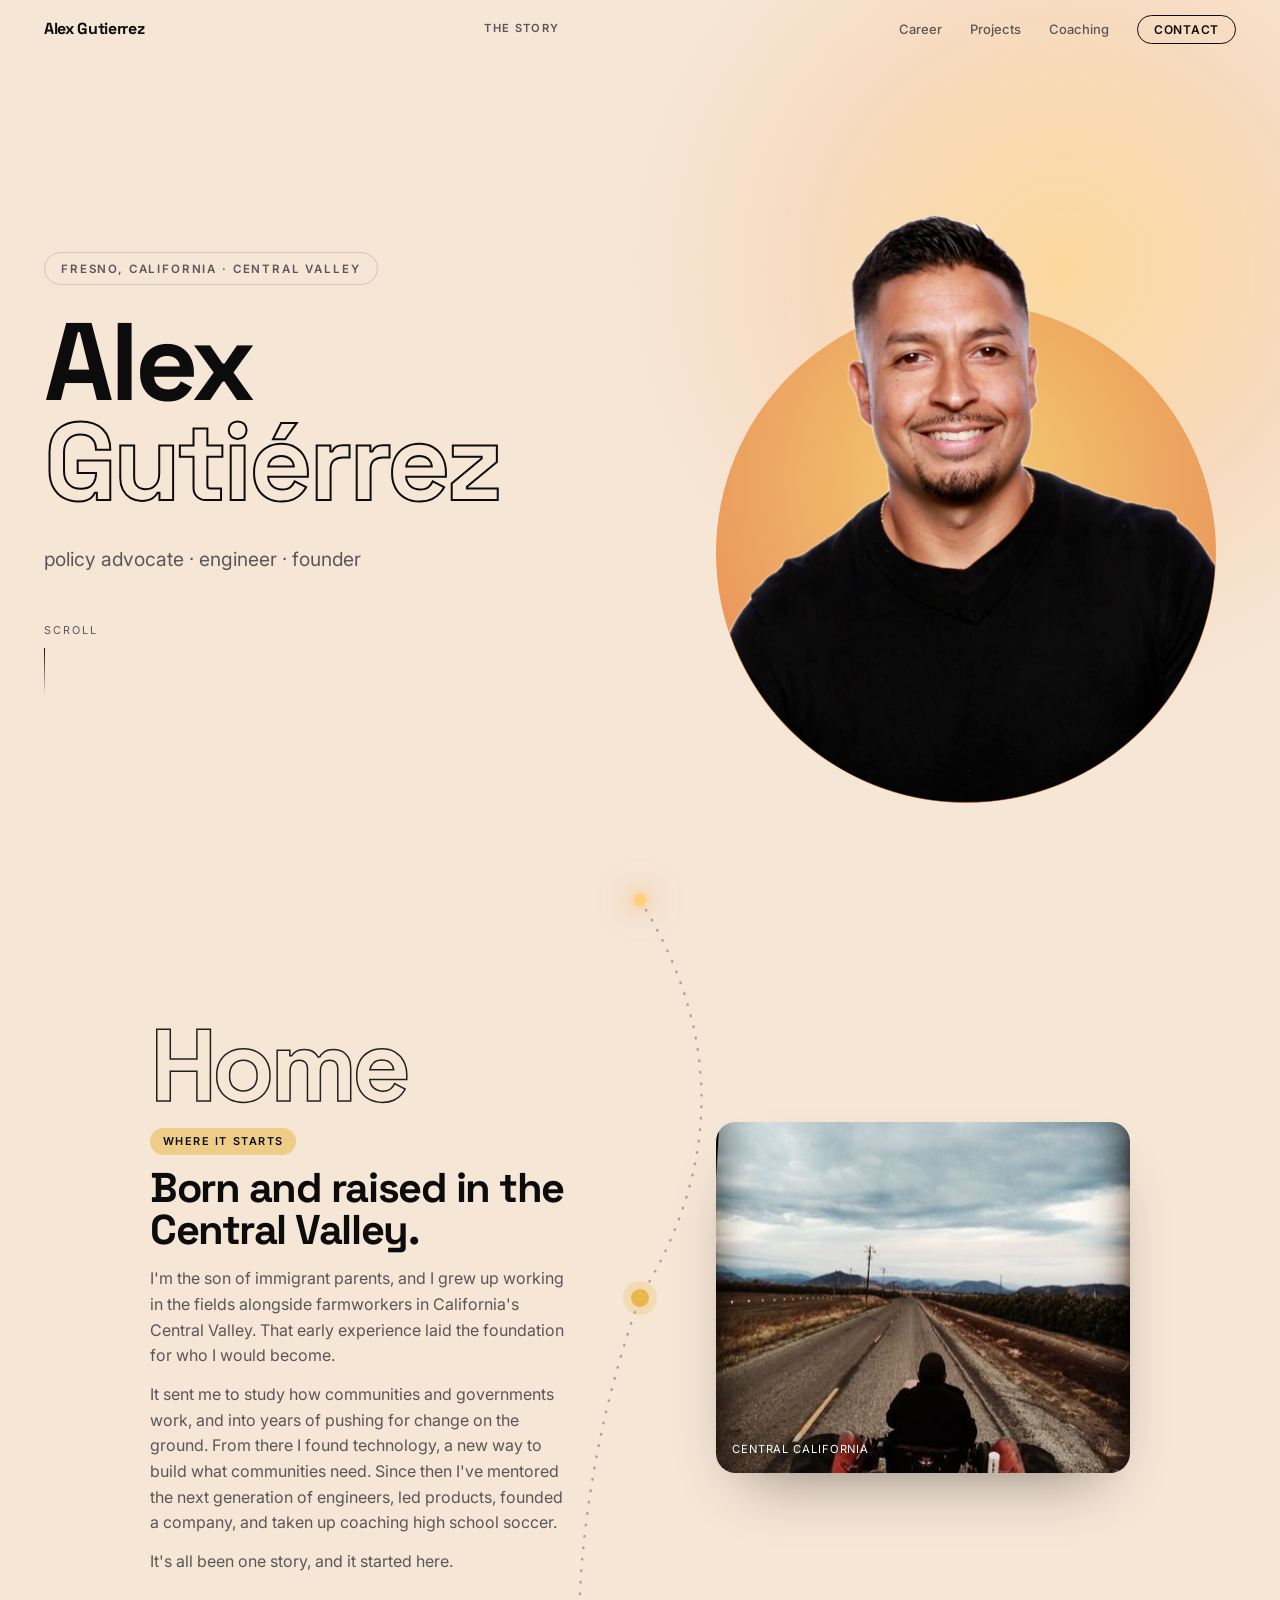
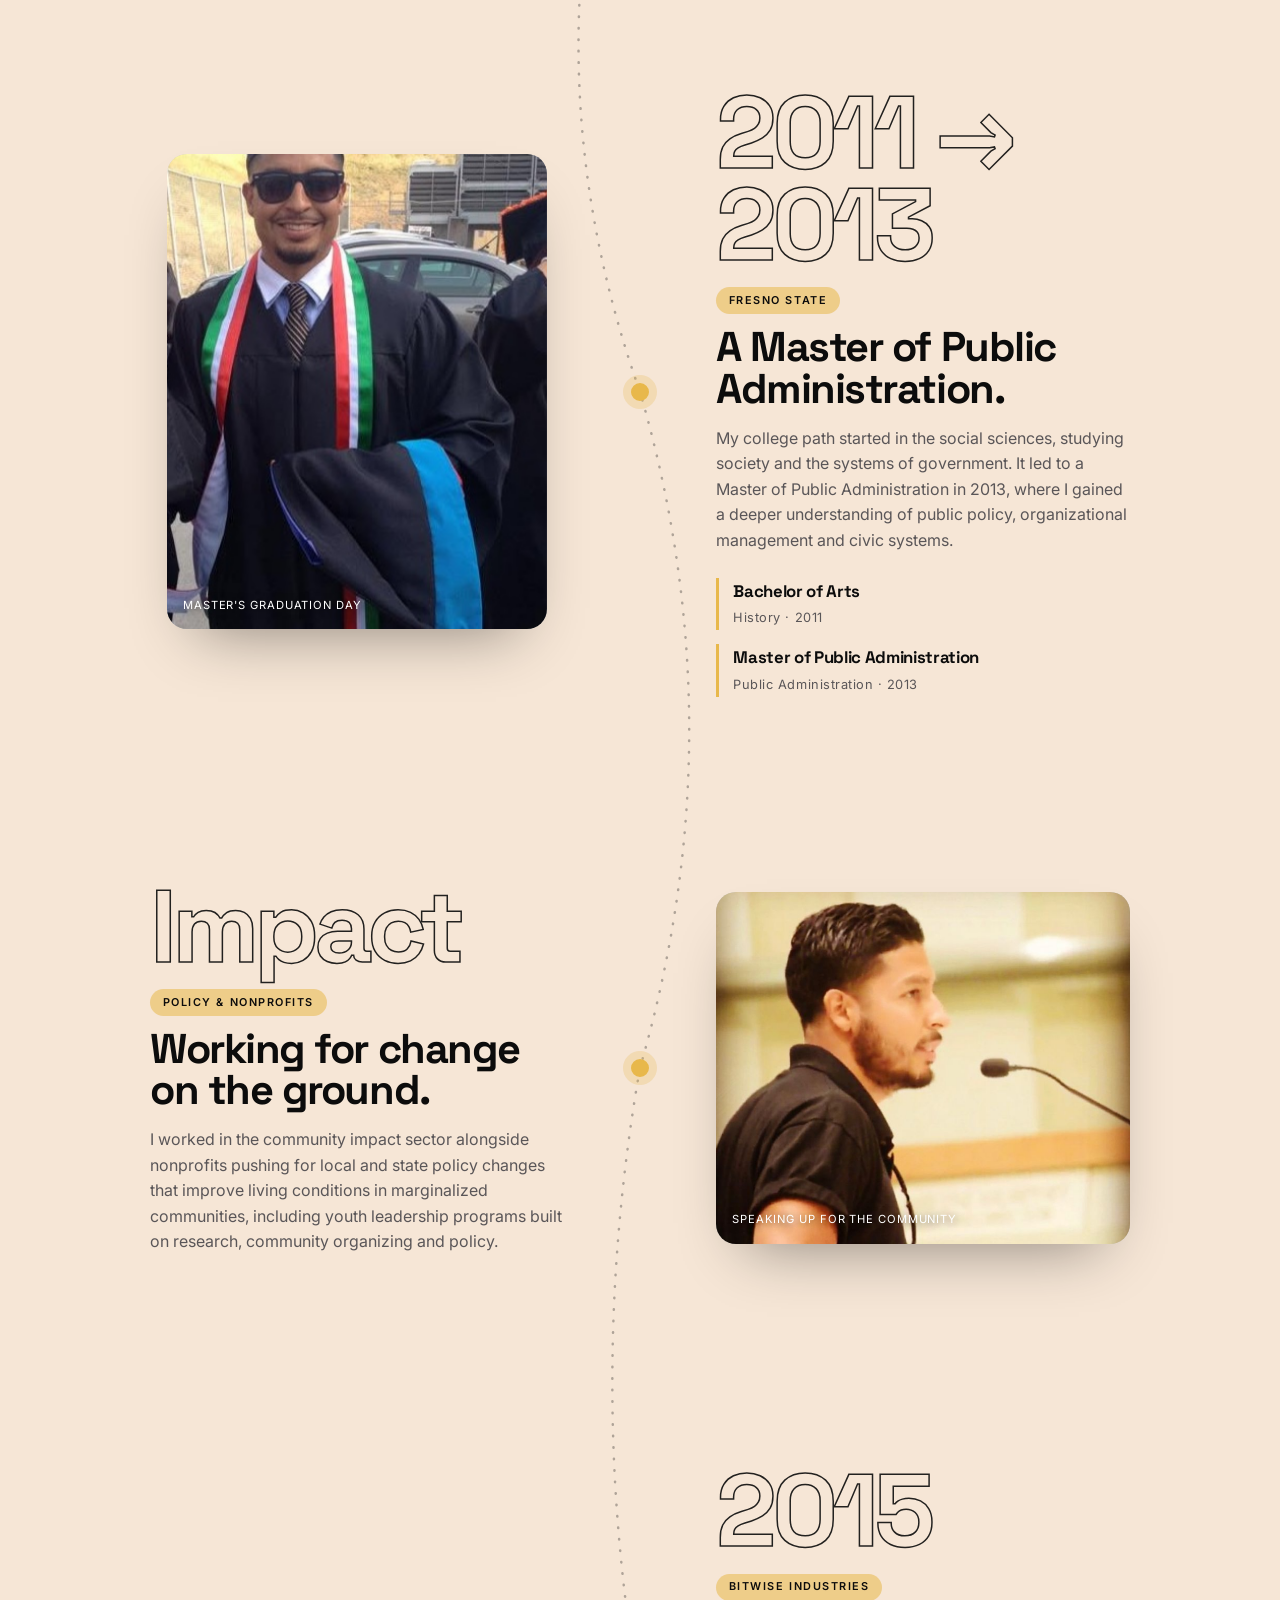
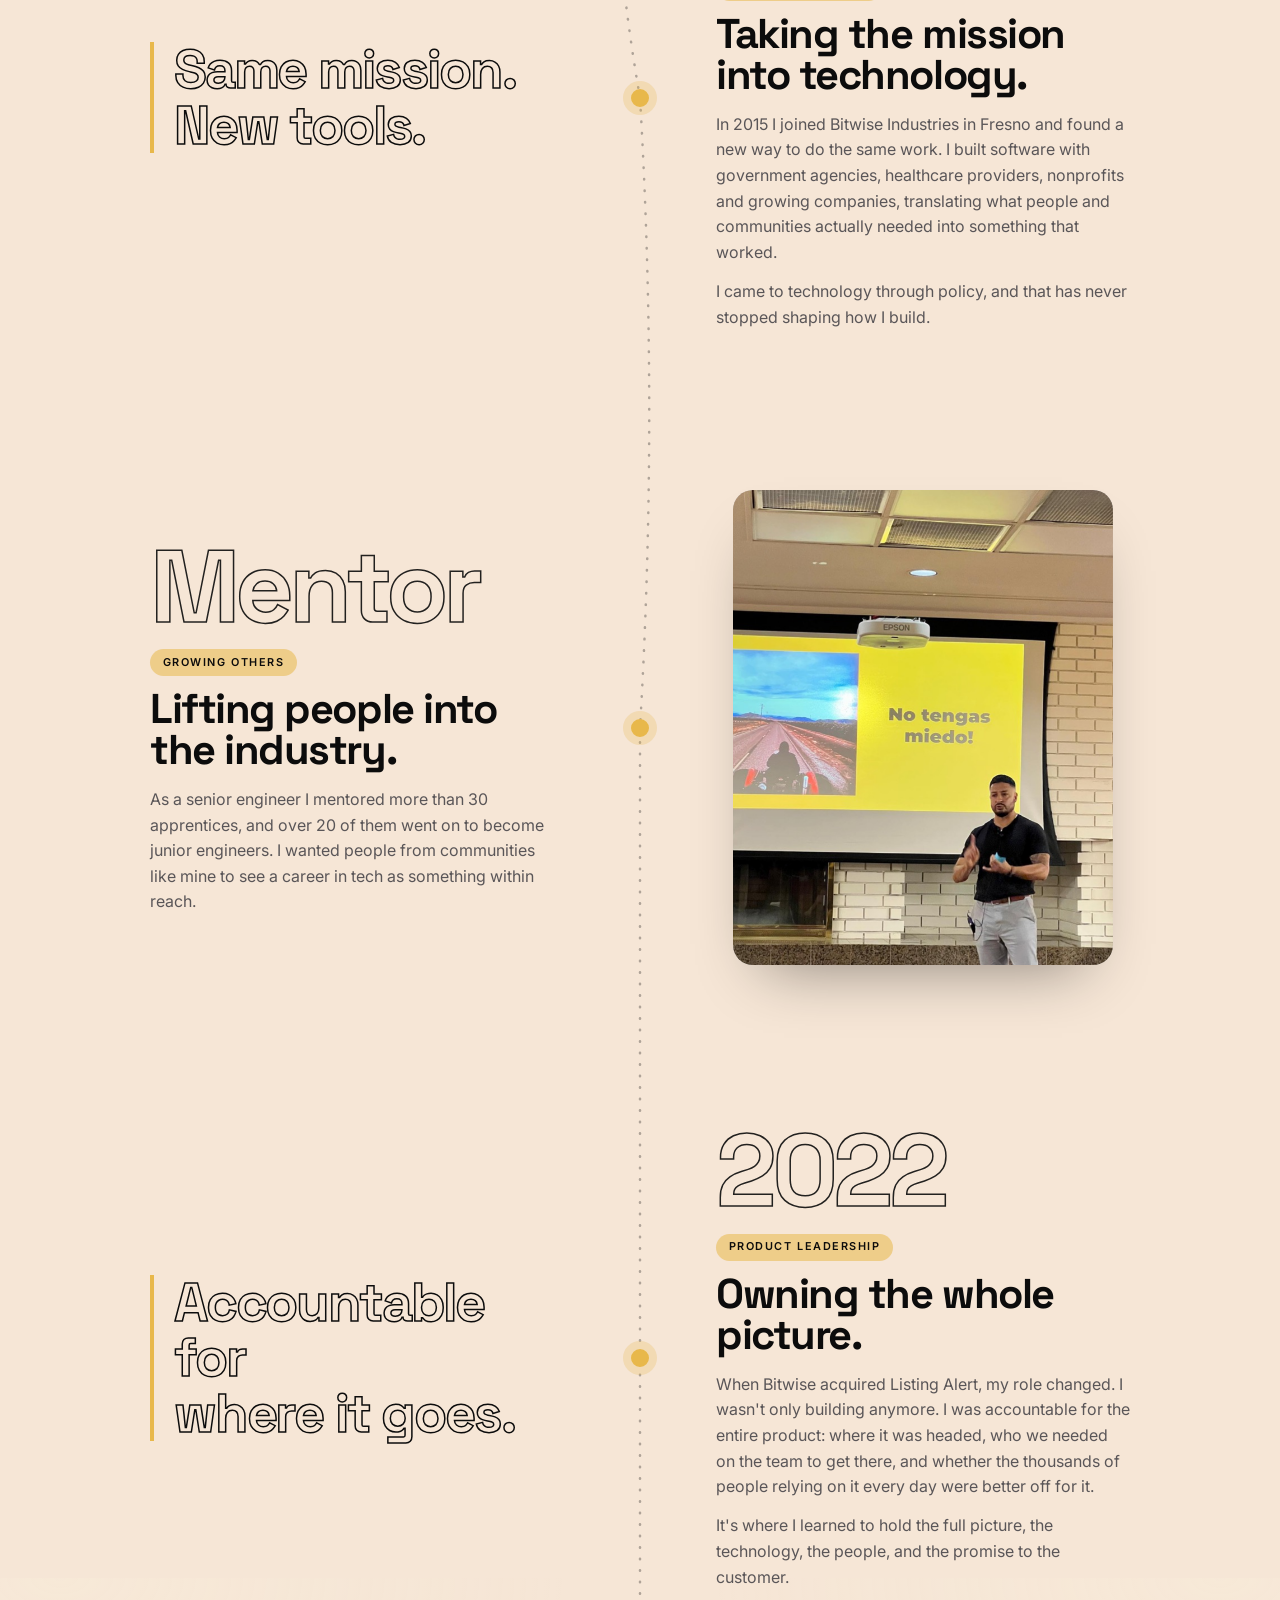
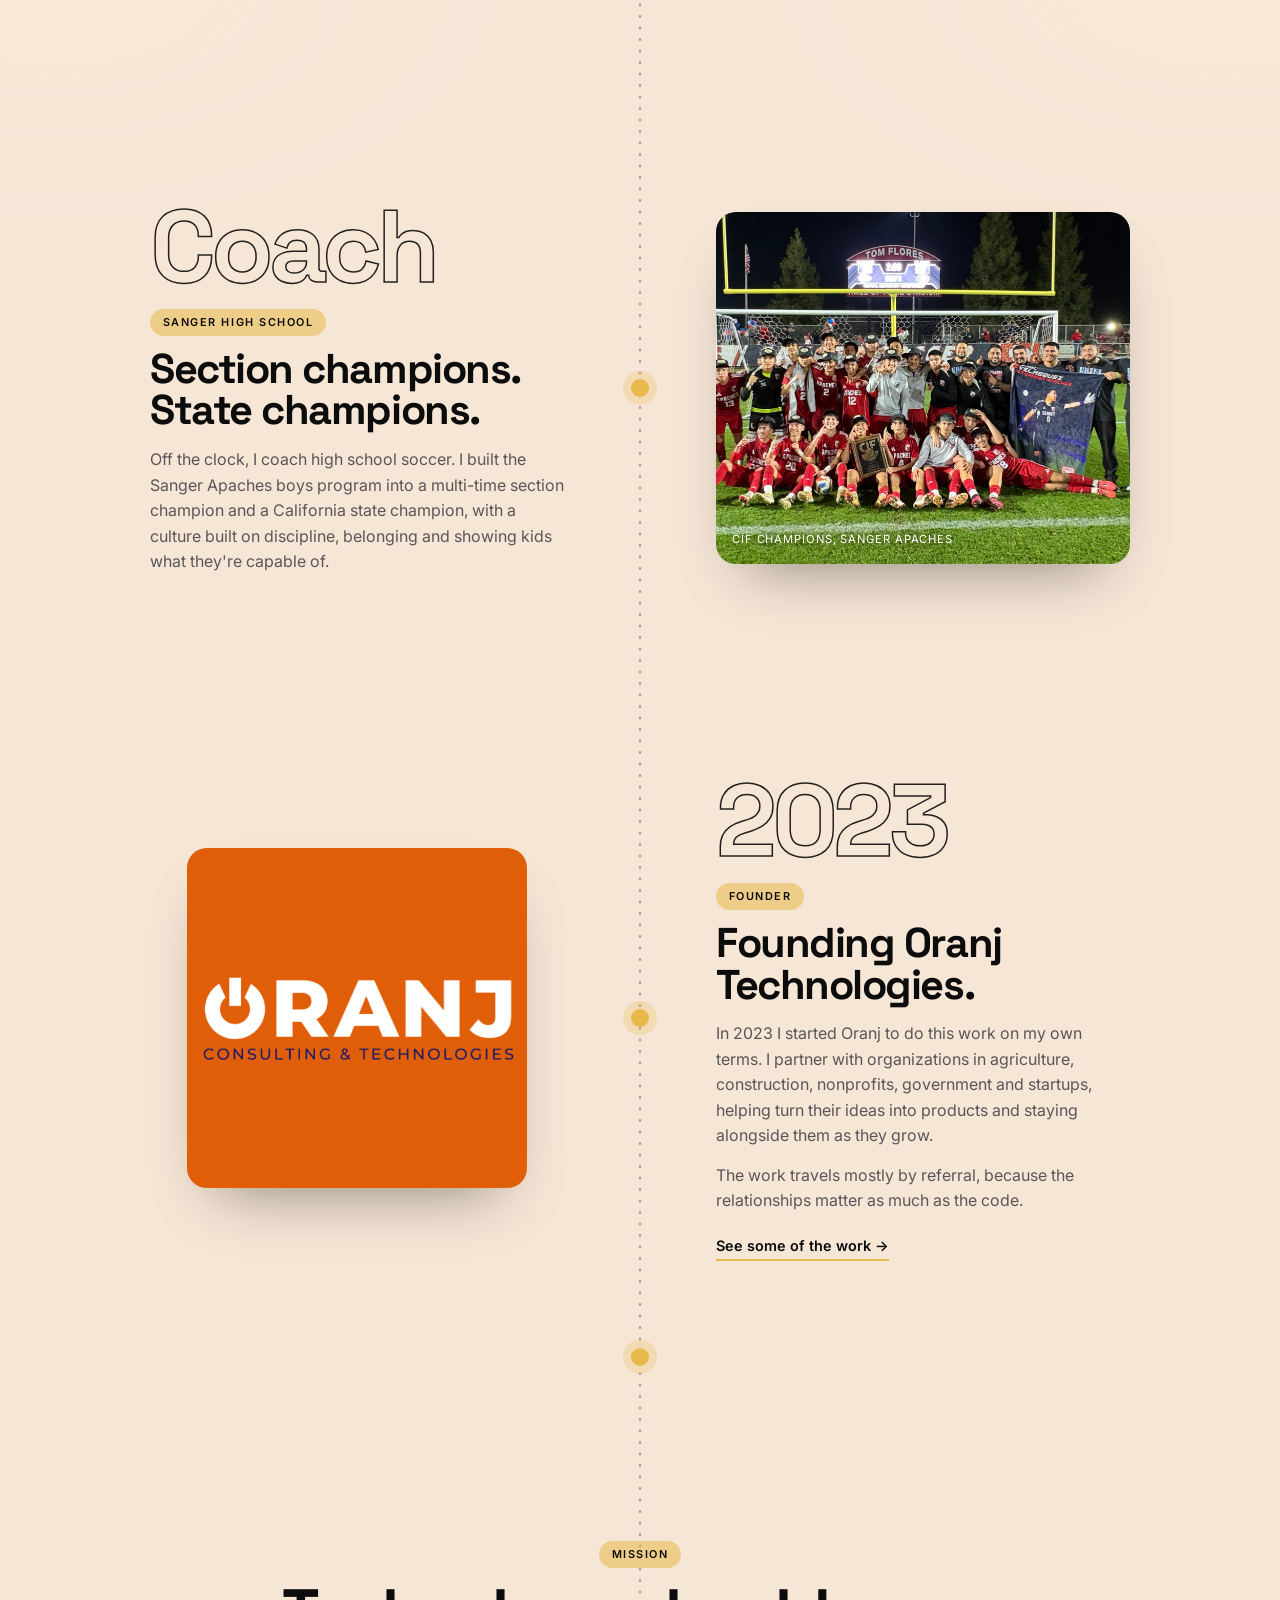
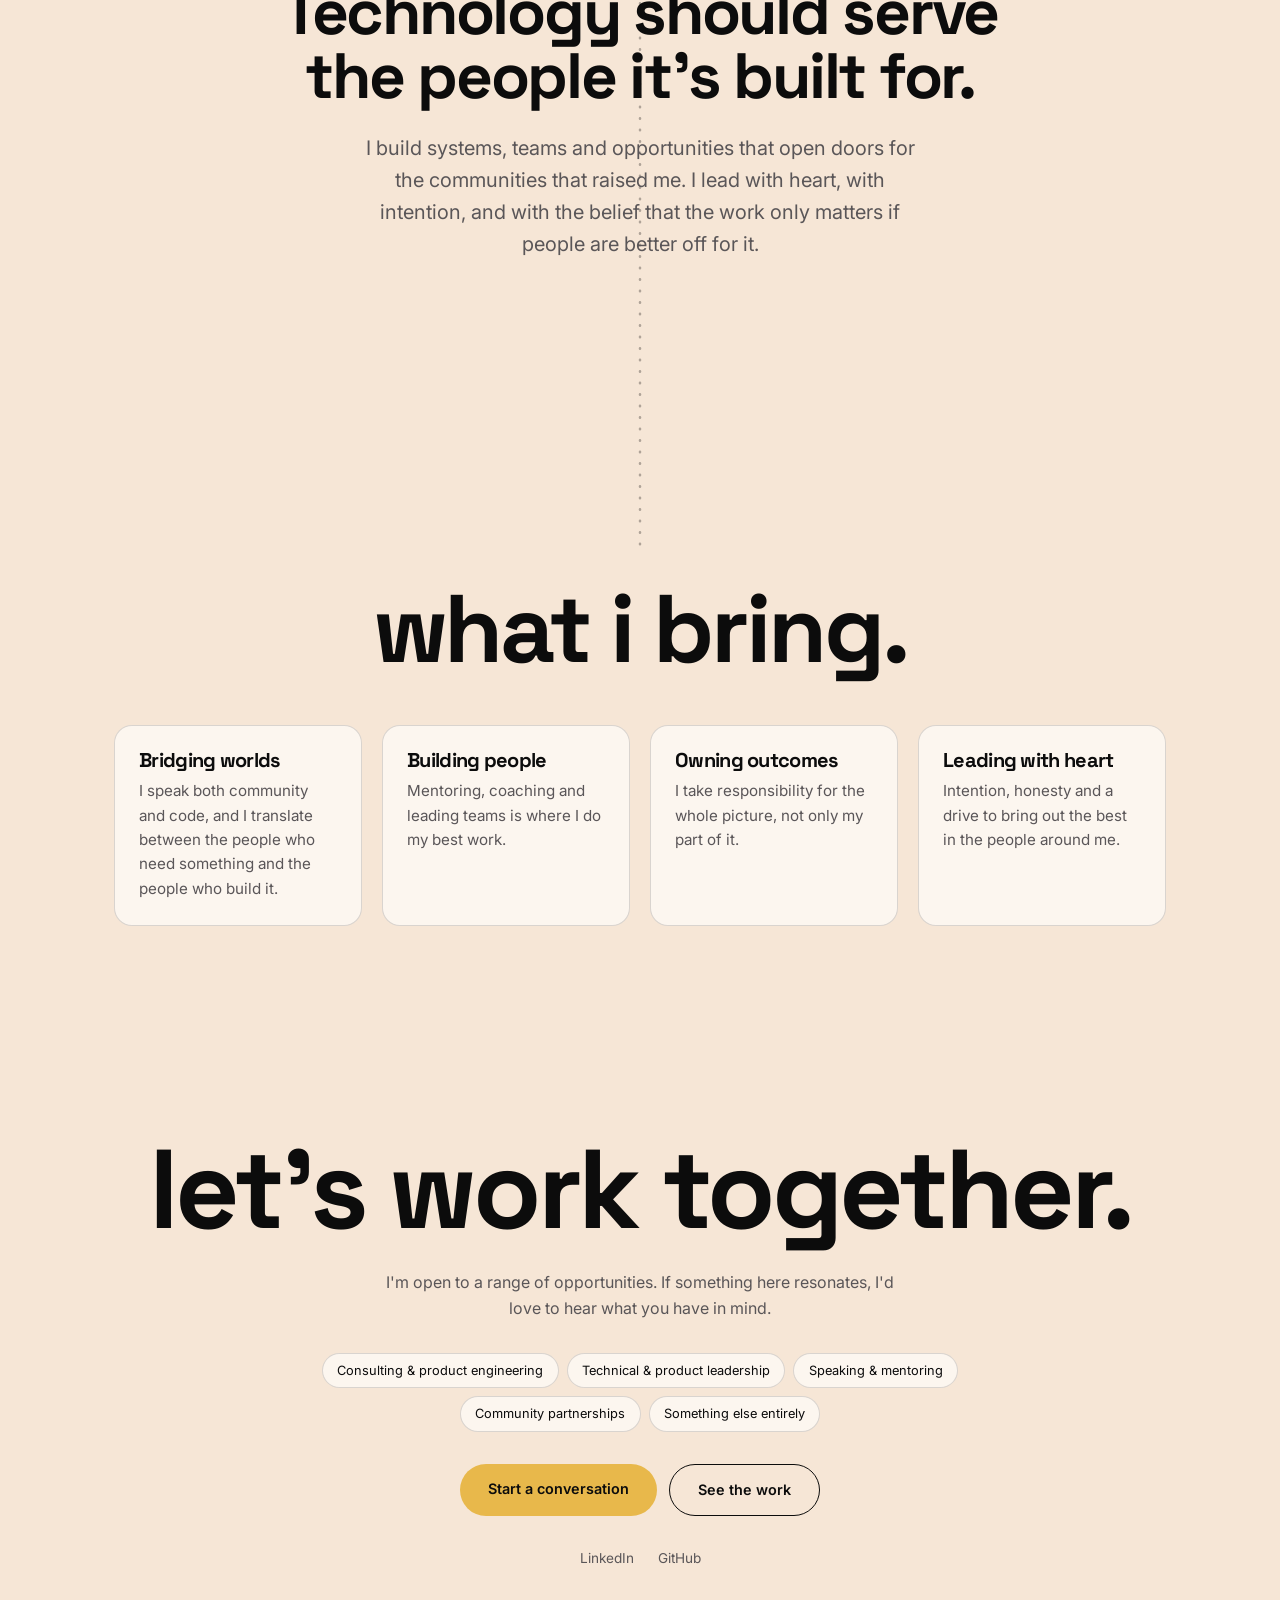
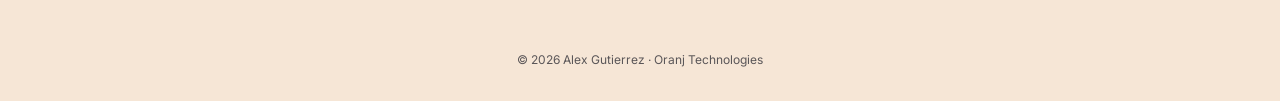
==== index.html @ d1d4828c "Winding road timeline and continuous day-to-night sky The timeline is now a path built through each " ====
<!DOCTYPE html>
<html lang="en">
<head>
  <meta charset="UTF-8">
  <meta name="viewport" content="width=device-width, initial-scale=1.0">
  <title>Alex Gutierrez — A Life Built in the Central Valley</title>
  <meta name="description" content="Alex Gutierrez: Central Valley born and raised, public policy to product engineering, founder of Oranj Technologies, and state-champion soccer coach. Scroll the timeline.">
  <meta property="og:title" content="Alex Gutierrez — A Life Built in the Central Valley">
  <meta property="og:description" content="From community policy work to engineering leadership to founding Oranj Technologies. Scroll the story.">
  <meta property="og:type" content="website">
  <link rel="preconnect" href="https://fonts.googleapis.com">
  <link rel="preconnect" href="https://fonts.gstatic.com" crossorigin>
  <link href="https://fonts.googleapis.com/css2?family=Space+Grotesk:wght@400;500;600;700&family=Inter:wght@300;400;500;600&display=swap" rel="stylesheet">
  <link rel="shortcut icon" href="images/favicon.ico" type="image/x-icon">
  <link rel="apple-touch-icon" href="images/webclip.png">
  <style>
    :root {
      --bg: #F3EBDD;
      --ink: #0C0C0C;
      --muted: #5A5658;
      --amber: #E8B84B;
      --card: rgba(255,255,255,.62);
      --line: rgba(12,12,12,.14);
      --spine: 50%;
    }
    *, *::before, *::after { margin: 0; padding: 0; box-sizing: border-box; }
    html { scroll-behavior: smooth; }
    body {
      font-family: 'Inter', sans-serif;
      background: var(--bg);
      color: var(--ink);
      line-height: 1.6;
      overflow-x: hidden;
      transition: color .5s ease;
    }
    body.dark { --ink: #F5F4EF; --muted: #B5B0A8; --card: rgba(255,255,255,.07); --line: rgba(245,244,239,.18); }
    a { color: inherit; text-decoration: none; }
    img { display: block; max-width: 100%; }
    h1, h2, h3, .display { font-family: 'Space Grotesk', sans-serif; letter-spacing: -0.035em; line-height: 1; }

    /* ── NAV ── */
    .nav { position: fixed; inset: 0 0 auto 0; z-index: 50; padding: 1rem 0; transition: background .3s, backdrop-filter .3s; }
    .nav.scrolled { background: color-mix(in srgb, var(--bg) 85%, transparent); backdrop-filter: blur(12px); }
    .nav-inner { max-width: 1240px; margin: 0 auto; padding: 0 1.5rem; display: flex; align-items: center; justify-content: space-between; gap: 1rem; }
    .nav-logo { font-family: 'Space Grotesk', sans-serif; font-weight: 700; letter-spacing: -.02em; }
    .nav-links { display: flex; gap: 1.75rem; list-style: none; align-items: center; }
    .nav-links a { font-size: .8125rem; font-weight: 500; color: var(--muted); transition: color .2s; }
    .nav-links a:hover { color: var(--ink); }
    .nav-links .nav-cta { color: var(--ink); border: 1.5px solid var(--ink); border-radius: 100px; padding: .4rem 1rem; font-size: .75rem; font-weight: 600; letter-spacing: .06em; text-transform: uppercase; }
    .nav-links .nav-cta:hover { background: var(--ink); color: var(--bg); }
    .era-pill { font-size: .7rem; font-weight: 600; letter-spacing: .12em; text-transform: uppercase; color: var(--muted); }
    @media (max-width: 760px) { .nav-links li:not(:last-child) { display: none; } }

    /* ── PROGRESS ── */
    .progress { position: fixed; top: 0; left: 0; height: 3px; width: 100%; background: var(--amber); transform-origin: 0 50%; transform: scaleX(0); z-index: 60; }

    /* ── HERO ── */
    .hero { min-height: 100svh; position: relative; overflow: hidden; display: flex; padding-top: 5rem; }
    .hero-inner { width: 100%; max-width: 1240px; margin: 0 auto; padding: 0 1.5rem; display: grid; grid-template-columns: 1.15fr 1fr; gap: 2rem; align-items: center; }
    .hero-copy { padding-bottom: 2rem; }
    .hero-figure { display: flex; justify-content: center; align-self: center; }
    .orb { --w: min(500px, 40vw); position: relative; width: var(--w); height: var(--w); margin-top: calc(var(--w) * .25); }
    .hero-sun { position: absolute; inset: 0; border-radius: 50%; background: radial-gradient(circle at 50% 35%, #F4CD6E, #E8844B 85%); opacity: 0; transform: scale(.55); animation: sun 1.4s .1s cubic-bezier(.2,.8,.2,1) forwards; }
    /* body clipped by the sun circle, head allowed to break out above its centre line */
    .cut { position: absolute; left: 0; right: 0; bottom: 0; top: calc(var(--w) * -.25); opacity: 0; transform: translateY(50px); animation: rise 1.2s .4s cubic-bezier(.2,.8,.2,1) forwards;
      -webkit-mask-image: radial-gradient(circle calc(var(--w) / 2) at 50% 60%, #000 99.5%, transparent 100%), linear-gradient(#000, #000);
      mask-image: radial-gradient(circle calc(var(--w) / 2) at 50% 60%, #000 99.5%, transparent 100%), linear-gradient(#000, #000);
      -webkit-mask-size: 100% 100%, 100% 60%; mask-size: 100% 100%, 100% 60%;
      -webkit-mask-position: 0 0, 0 0; mask-position: 0 0, 0 0;
      -webkit-mask-repeat: no-repeat; mask-repeat: no-repeat; }
    .cut img { position: absolute; left: -6%; bottom: 0; width: 112%; height: auto; max-width: none; }
    @keyframes sun { to { opacity: .92; transform: none; } }
    .hero-kicker { display: inline-block; font-size: .72rem; font-weight: 600; letter-spacing: .16em; text-transform: uppercase; color: var(--muted); border: 1px solid var(--line); border-radius: 100px; padding: .4rem 1rem; margin-bottom: 1.75rem; }
    .hero h1 { font-size: clamp(3.2rem, 8.6vw, 8.5rem); line-height: .9; }
    .hero h1 span { display: block; opacity: 0; transform: translateY(40px); animation: rise .9s cubic-bezier(.2,.8,.2,1) forwards; }
    .hero h1 span:nth-child(2) { animation-delay: .12s; color: transparent; -webkit-text-stroke: 2px var(--ink); }
    .hero-sub { max-width: 34rem; margin: 2rem 0 0; font-size: clamp(1rem, 1.6vw, 1.2rem); color: var(--muted); opacity: 0; animation: rise .9s .4s cubic-bezier(.2,.8,.2,1) forwards; }
    .scroll-cue { margin-top: 3rem; display: flex; flex-direction: column; align-items: flex-start; gap: .5rem; font-size: .68rem; letter-spacing: .18em; text-transform: uppercase; color: var(--muted); }
    .scroll-cue i { width: 1px; height: 48px; background: linear-gradient(var(--ink), transparent); animation: drip 1.8s ease-in-out infinite; transform-origin: top; }
    @keyframes drip { 0% { transform: scaleY(0); } 50% { transform: scaleY(1); } 100% { transform: scaleY(1); opacity: 0; } }
    @keyframes rise { to { opacity: 1; transform: none; } }

    /* ── TIMELINE ── */
    .timeline { position: relative; max-width: 1180px; margin: 0 auto; padding: 4rem 1.5rem 6rem; }
    /* the road: built in JS through every chapter node; winds through the early years, straightens into tech */
    .road { position: absolute; top: 0; left: 0; width: 100%; height: 100%; overflow: visible; pointer-events: none; z-index: 0; }
    .road-ahead { fill: none; stroke: color-mix(in srgb, var(--ink) 30%, transparent); stroke-width: 2.5; stroke-linecap: round; stroke-dasharray: 0.5 11; transition: stroke .5s; }
    .road-done { fill: none; stroke: url(#roadGrad); stroke-width: 3.5; stroke-linecap: round; }
    .traveler { fill: #FFD27A; filter: drop-shadow(0 0 6px rgba(255,190,90,.95)) drop-shadow(0 0 16px rgba(232,132,75,.7)); }

    /* the sky: a sun that sets, then stars */
    .sky { position: fixed; inset: 0; z-index: 0; pointer-events: none; overflow: hidden; }
    .sky-sun { position: absolute; right: -18vmax; top: -14vmax; width: 70vmax; height: 70vmax; border-radius: 50%; background: radial-gradient(circle, rgba(255,205,110,.55), rgba(255,170,90,.18) 40%, transparent 68%); will-change: transform, opacity; }
    .sky-sun::after { content: ''; position: absolute; inset: 0; border-radius: 50%; background: radial-gradient(circle, rgba(240,110,70,.55), rgba(200,60,50,.18) 40%, transparent 68%); opacity: var(--dusk, 0); }
    .stars { position: absolute; inset: 0; opacity: 0; }
    .star { position: absolute; border-radius: 50%; background: #fff; animation: twinkle 3.5s ease-in-out infinite; }
    @keyframes twinkle { 0%, 100% { opacity: .25; } 50% { opacity: 1; } }
    .hero, .timeline, .bring, .contact, footer { position: relative; z-index: 1; }
    .hero-sun::after { content: ''; position: absolute; inset: 0; border-radius: 50%; background: radial-gradient(circle at 50% 35%, #F39A55, #C9432F 85%); opacity: var(--dusk, 0); }
    /* stadium floodlights over the coaching chapter */
    #leadership::before { content: ''; position: absolute; inset: -15% -30% 0; z-index: -1; pointer-events: none; background: radial-gradient(ellipse 40% 55% at 18% 0%, rgba(255,248,225,.17), transparent 70%), radial-gradient(ellipse 40% 55% at 82% 0%, rgba(255,248,225,.17), transparent 70%); opacity: 0; transition: opacity 1.6s ease; }
    #leadership.in::before { opacity: 1; }

    .chapter { position: relative; display: grid; grid-template-columns: 1fr 1fr; gap: 0; align-items: center; min-height: 70vh; padding: 3.5rem 0; }
    .chapter .node { position: absolute; left: var(--spine); top: 50%; width: 18px; height: 18px; border-radius: 50%; background: var(--bg); border: 2px solid var(--line); transform: translate(-50%, -50%) scale(.6); transition: transform .6s cubic-bezier(.3,1.6,.5,1), background .4s, border-color .4s, box-shadow .6s; z-index: 2; }
    .chapter.in .node { background: var(--amber); border-color: var(--amber); transform: translate(-50%, -50%) scale(1); box-shadow: 0 0 0 8px color-mix(in srgb, var(--amber) 25%, transparent); }
    .chapter .text, .chapter .media { opacity: 0; transition: opacity .9s ease, transform 1s cubic-bezier(.2,.8,.2,1); }
    .chapter .text { padding: 0 4.75rem; transform: translateX(-48px); }
    .chapter .media { padding: 0 4.75rem; transform: translateX(48px); }
    .chapter.flip .text { grid-column: 2; grid-row: 1; transform: translateX(48px); }
    .chapter.flip .media { grid-column: 1; grid-row: 1; transform: translateX(-48px); }
    .chapter.in .text, .chapter.in .media { opacity: 1; transform: none; }
    .chapter.in .media { transition-delay: .15s; }
    .chapter.solo { grid-template-columns: 1fr; text-align: center; }
    .chapter.solo .text { padding: 0 1rem; transform: translateY(40px); }
    .chapter.solo.in .text { transform: none; }

    .year { font-family: 'Space Grotesk', sans-serif; font-weight: 700; font-size: clamp(3.5rem, 8vw, 6.5rem); letter-spacing: -.05em; line-height: .9; color: transparent; -webkit-text-stroke: 1.5px var(--ink); opacity: .9; }
    .tag { display: inline-block; margin: 1rem 0 .75rem; font-size: .68rem; font-weight: 600; letter-spacing: .14em; text-transform: uppercase; color: var(--ink); background: color-mix(in srgb, var(--amber) 55%, transparent); border-radius: 100px; padding: .3rem .8rem; }
    .chapter h2 { font-size: clamp(1.7rem, 3.4vw, 2.6rem); margin-bottom: 1rem; }
    .chapter p { color: var(--muted); max-width: 30rem; }
    .chapter.solo p { margin: 0 auto; }
    .chapter p + p { margin-top: .85rem; }
    .chapter ul { margin-top: 1rem; list-style: none; display: grid; gap: .5rem; max-width: 30rem; }
    .chapter li { color: var(--muted); font-size: .95rem; padding-left: 1.25rem; position: relative; }
    .chapter li::before { content: ''; position: absolute; left: 0; top: .7em; width: 7px; height: 2px; background: var(--amber); }
    .stats { display: flex; gap: 2rem; flex-wrap: wrap; margin-top: 1.5rem; }
    .stat b { display: block; font-family: 'Space Grotesk', sans-serif; font-size: clamp(2rem, 4vw, 2.75rem); letter-spacing: -.04em; line-height: 1; }
    .stat span { font-size: .75rem; color: var(--muted); text-transform: uppercase; letter-spacing: .08em; }

    .photo { position: relative; border-radius: 20px; overflow: hidden; box-shadow: 0 30px 60px -30px rgba(0,0,0,.45); aspect-ratio: 4 / 3.4; background: #ccc; }
    .photo.tall { aspect-ratio: 4 / 5; max-width: 380px; margin: 0 auto; }
    .photo img { width: 100%; height: 118%; object-fit: cover; will-change: transform; }
    .photo.shot { aspect-ratio: 16 / 9; background: #111; }
    .photo.shot img { object-fit: cover; height: 100%; }
    .photo-cap { position: absolute; left: 1rem; bottom: .9rem; font-size: .7rem; letter-spacing: .08em; text-transform: uppercase; color: #fff; text-shadow: 0 1px 8px rgba(0,0,0,.7); }
    .link-arrow { display: inline-block; margin-top: 1.25rem; font-weight: 600; font-size: .9rem; border-bottom: 2px solid var(--amber); padding-bottom: 2px; }
    .link-arrow:hover { color: var(--amber); }

    /* ── SKILLS / CONTACT ── */
    .chips { display: flex; flex-wrap: wrap; gap: .5rem; justify-content: center; }
    .chip { font-size: .8rem; padding: .4rem .9rem; border: 1px solid var(--line); border-radius: 100px; background: var(--card); opacity: 0; transform: translateY(12px); transition: opacity .5s, transform .5s; }
    .chips.in .chip { opacity: 1; transform: none; }

    .contact { text-align: center; padding: 7rem 1.5rem 5rem; }
    .contact h2 { font-size: clamp(2.5rem, 9vw, 7rem); text-transform: lowercase; margin-bottom: 1.5rem; }
    .contact p { color: var(--muted); max-width: 32rem; margin: 0 auto 2rem; }
    .btn { display: inline-block; font-weight: 600; font-size: .9rem; padding: .85rem 1.75rem; border-radius: 100px; background: var(--amber); color: #0C0C0C; transition: transform .2s, box-shadow .2s; }
    .btn:hover { transform: translateY(-2px); box-shadow: 0 10px 25px -10px var(--amber); }
    .btn.ghost { background: transparent; color: var(--ink); border: 1.5px solid var(--ink); margin-left: .5rem; }
    .socials { margin-top: 2rem; display: flex; gap: 1.5rem; justify-content: center; font-size: .85rem; color: var(--muted); }
    .socials a:hover { color: var(--ink); }
    footer { text-align: center; font-size: .75rem; color: var(--muted); padding: 0 0 2rem; }


    /* story pieces */
    .degrees { margin-top: 1.5rem; display: grid; gap: .9rem; }
    .degrees div { border-left: 3px solid var(--amber); padding-left: .9rem; }
    .degrees b { display: block; font-family: 'Space Grotesk', sans-serif; font-size: 1.05rem; letter-spacing: -.02em; }
    .degrees span { font-size: .8rem; color: var(--muted); letter-spacing: .04em; }
    .pull { font-family: 'Space Grotesk', sans-serif; font-weight: 700; font-size: clamp(2rem, 4.4vw, 3.4rem); line-height: 1.02; letter-spacing: -.04em; color: transparent; -webkit-text-stroke: 1.5px var(--ink); padding-left: 1.25rem; border-left: 4px solid var(--amber); }
    .photo.square { aspect-ratio: 1; max-width: 340px; margin: 0 auto; }
    .photo.square img { height: 100%; object-fit: cover; }
    .mission h2 { font-size: clamp(2rem, 5.2vw, 4rem); max-width: 18ch; margin: 0 auto 1.5rem; }
    .mission p { font-size: clamp(1.05rem, 1.6vw, 1.25rem); max-width: 36rem; }
    .chapter.solo { min-height: 80vh; }
    .chapter.solo .node { top: 1.5rem; }

    /* what I bring */
    .bring { max-width: 1100px; margin: 0 auto; padding: 2rem 1.5rem 6rem; }
    .bring-title { font-size: clamp(2.5rem, 8vw, 6rem); text-transform: lowercase; text-align: center; margin-bottom: 3rem; }
    .bring-grid { display: grid; grid-template-columns: repeat(auto-fit, minmax(230px, 1fr)); gap: 1.25rem; }
    .bring-item { padding: 1.5rem; border: 1px solid var(--line); border-radius: 18px; background: var(--card); }
    .bring-item h3 { font-size: 1.25rem; margin-bottom: .6rem; }
    .bring-item p { color: var(--muted); font-size: .95rem; }
    .reveal { opacity: 0; transform: translateY(28px); transition: opacity .8s ease, transform .9s cubic-bezier(.2,.8,.2,1); }
    .reveal.in { opacity: 1; transform: none; }
    .bring-item:nth-child(2) { transition-delay: .08s; } .bring-item:nth-child(3) { transition-delay: .16s; } .bring-item:nth-child(4) { transition-delay: .24s; }
    .contact .chips { max-width: 760px; margin: 0 auto 2rem; }
    .cta-row { display: flex; gap: .75rem; justify-content: center; flex-wrap: wrap; }
    .btn.ghost { margin-left: 0; }

    /* photo lightbox */
    .zoomable img { cursor: zoom-in; }
    .lb { position: fixed; inset: 0; z-index: 100; background: rgba(8,8,8,0); transition: background .45s ease; cursor: zoom-out; }
    .lb.on { background: rgba(8,8,8,.93); }
    .lb img { position: absolute; object-fit: cover; box-shadow: 0 30px 80px -20px rgba(0,0,0,.8); transition: left .55s cubic-bezier(.2,.8,.2,1), top .55s cubic-bezier(.2,.8,.2,1), width .55s cubic-bezier(.2,.8,.2,1), height .55s cubic-bezier(.2,.8,.2,1), border-radius .55s ease; }
    .lb-x { position: absolute; top: 1rem; right: 1rem; width: 44px; height: 44px; border-radius: 50%; border: 0; background: rgba(255,255,255,.14); color: #fff; font-size: 1.4rem; line-height: 1; cursor: pointer; opacity: 0; transition: opacity .4s .2s; }
    .lb.on .lb-x { opacity: 1; }

    /* ── MOBILE ── */
    @media (max-width: 860px) {
      :root { --spine: 22px; }
      .chapter, .chapter.flip { grid-template-columns: 1fr; gap: 1.75rem; min-height: 0; padding: 3rem 0 3rem 3rem; }
      .chapter .text, .chapter .media, .chapter.flip .text, .chapter.flip .media { grid-column: 1; grid-row: auto; padding: 0; transform: translateY(36px); }
      .chapter.solo { text-align: left; }
      .mission h2 { margin-left: 0; }
      .pull { font-size: 2.1rem; }
      .hero { padding: 5.5rem 0 3rem; }
      .hero-inner { grid-template-columns: 1fr; gap: .5rem; text-align: center; }
      .hero-copy { padding: 2rem 0 0; }
      .hero-sub { margin: 1.25rem auto 0; }
      .hero-inner { align-content: center; }
      .orb { --w: min(340px, 74vw); }
      .scroll-cue { display: none; }
      .chapter.solo p { margin: 0; }
      .chapter .media { order: 2; }
      .timeline { padding-left: 1rem; padding-right: 1rem; }
      .photo.tall { max-width: 300px; margin: 0; }
    }
    @media (min-width: 861px) { .edu-stats { justify-content: center; } }
    @media (max-width: 860px) { .chapter .node { top: 4.6rem; } .chapter.solo .node { top: 1.5rem; } }
    @media (prefers-reduced-motion: reduce) {
      html { scroll-behavior: auto; }
      *, *::before, *::after { animation: none !important; transition: none !important; }
      .hero h1 span, .hero-sub, .cut, .hero-sun, .reveal, .chapter .text, .chapter .media, .chip { opacity: 1 !important; transform: none !important; }
      .star { opacity: .7; }
    }
  </style>
</head>
<body>
  <div class="sky" aria-hidden="true"><div class="sky-sun" id="skySun"></div><div class="stars" id="stars"></div></div>
  <div class="progress" id="progress"></div>

  <nav class="nav" id="nav">
    <div class="nav-inner">
      <a href="index.html" class="nav-logo">Alex Gutierrez</a>
      <span class="era-pill" id="era">The story</span>
      <ul class="nav-links">
        <li><a href="#experience">Career</a></li>
        <li><a href="projects.html">Projects</a></li>
        <li><a href="#leadership">Coaching</a></li>
        <li><a href="#contact" class="nav-cta">Contact</a></li>
      </ul>
    </div>
  </nav>

  <header class="hero" data-bg="#F6E6D6" data-era="The story">
    <div class="hero-inner">
      <div class="hero-copy">
        <span class="hero-kicker">Fresno, California · Central Valley</span>
        <h1><span>Alex</span><span>Gutiérrez</span></h1>
        <p class="hero-sub">policy advocate · engineer · founder</p>
        <div class="scroll-cue"><span>Scroll</span><i></i></div>
      </div>
      <div class="hero-figure" aria-hidden="true">
        <div class="orb">
          <div class="hero-sun"></div>
          <div class="cut"><img src="images/alex-cutout.png" alt="" width="953" height="1000"></div>
        </div>
      </div>
    </div>
  </header>

  <main class="timeline" id="timeline">
    <svg class="road" id="road" aria-hidden="true">
      <defs><linearGradient id="roadGrad" gradientUnits="userSpaceOnUse" x1="0" y1="0" x2="0" y2="1000"><stop offset="0" stop-color="#E8B84B"/><stop offset=".55" stop-color="#E8844B"/><stop offset="1" stop-color="#E8B84B"/></linearGradient></defs>
      <path class="road-ahead" id="roadAhead"/><path class="road-done" id="roadDone"/><circle class="traveler" id="traveler" r="6" cx="-20" cy="-20"/>
    </svg>

    <!-- HOME -->
    <section class="chapter" data-bg="#F1E3CA" data-era="Roots" id="roots">
      <div class="node"></div>
      <div class="text">
        <div class="year">Home</div>
        <span class="tag">Where it starts</span>
        <h2>Born and raised in the Central Valley.</h2>
        <p>I'm the son of immigrant parents, and I grew up working in the fields alongside farmworkers in California's Central Valley. That early experience laid the foundation for who I would become.</p>
        <p>It sent me to study how communities and governments work, and into years of pushing for change on the ground. From there I found technology, a new way to build what communities need. Since then I've mentored the next generation of engineers, led products, founded a company, and taken up coaching high school soccer.</p>
        <p>It's all been one story, and it started here.</p>
      </div>
      <div class="media">
        <div class="photo zoomable"><img src="images/13435574_651059878378062_5223582632151471342_n.jpg" data-full="images/13435574_651059878378062_5223582632151471342_n.jpg" alt="A rural Central Valley road at dusk" loading="lazy" tabindex="0" data-parallax><span class="photo-cap">Central California</span></div>
      </div>
    </section>

    <!-- FRESNO STATE -->
    <section class="chapter flip" data-bg="#F5EEDF" data-era="Fresno State" id="education">
      <div class="node"></div>
      <div class="text">
        <div class="year">2011 → 2013</div>
        <span class="tag">Fresno State</span>
        <h2>A Master of Public Administration.</h2>
        <p>My college path started in the social sciences, studying society and the systems of government. It led to a Master of Public Administration in 2013, where I gained a deeper understanding of public policy, organizational management and civic systems.</p>
        <div class="degrees">
          <div><b>Bachelor of Arts</b><span>History · 2011</span></div>
          <div><b>Master of Public Administration</b><span>Public Administration · 2013</span></div>
        </div>
      </div>
      <div class="media">
        <div class="photo tall zoomable"><img src="images/fresno-state-graduation.jpg" data-full="images/fresno-state-graduation.jpg" alt="Alex on the day he received his master's degree" loading="lazy" tabindex="0"><span class="photo-cap">Master's graduation day</span></div>
      </div>
    </section>

    <!-- COMMUNITY IMPACT -->
    <section class="chapter" data-bg="#EBC994" data-era="Community impact" id="impact">
      <div class="node"></div>
      <div class="text">
        <div class="year">Impact</div>
        <span class="tag">Policy &amp; nonprofits</span>
        <h2>Working for change on the ground.</h2>
        <p>I worked in the community impact sector alongside nonprofits pushing for local and state policy changes that improve living conditions in marginalized communities, including youth leadership programs built on research, community organizing and policy.</p>
      </div>
      <div class="media">
        <div class="photo zoomable"><img src="images/IMG_AEF038AA2735-1-p-800.jpeg" data-full="images/IMG_AEF038AA2735-1.jpeg" alt="Alex speaking at a public meeting" loading="lazy" tabindex="0" data-parallax><span class="photo-cap">Speaking up for the community</span></div>
      </div>
    </section>

    <!-- BITWISE -->
    <section class="chapter flip" data-bg="#2E2236" data-era="Into tech" id="experience">
      <div class="node"></div>
      <div class="text">
        <div class="year">2015</div>
        <span class="tag">Bitwise Industries</span>
        <h2>Taking the mission into technology.</h2>
        <p>In 2015 I joined Bitwise Industries in Fresno and found a new way to do the same work. I built software with government agencies, healthcare providers, nonprofits and growing companies, translating what people and communities actually needed into something that worked.</p>
        <p>I came to technology through policy, and that has never stopped shaping how I build.</p>
      </div>
      <div class="media">
        <blockquote class="pull">Same mission.<br>New tools.</blockquote>
      </div>
    </section>

    <!-- MENTOR -->
    <section class="chapter" data-bg="#1A1828" data-era="Mentorship" id="mentor">
      <div class="node"></div>
      <div class="text">
        <div class="year">Mentor</div>
        <span class="tag">Growing others</span>
        <h2>Lifting people into the industry.</h2>
        <p>As a senior engineer I mentored more than 30 apprentices, and over 20 of them went on to become junior engineers. I wanted people from communities like mine to see a career in tech as something within reach.</p>
      </div>
      <div class="media">
        <div class="photo tall zoomable"><img src="images/alex-clylp-p-800.jpg" data-full="images/alex-clylp.jpg" alt="Alex presenting to a community audience" loading="lazy" tabindex="0" data-parallax></div>
      </div>
    </section>

    <!-- PRODUCT LEADERSHIP -->
    <section class="chapter flip" data-bg="#11131D" data-era="Product leadership" id="lead">
      <div class="node"></div>
      <div class="text">
        <div class="year">2022</div>
        <span class="tag">Product Leadership</span>
        <h2>Owning the whole picture.</h2>
        <p>When Bitwise acquired Listing Alert, my role changed. I wasn't only building anymore. I was accountable for the entire product: where it was headed, who we needed on the team to get there, and whether the thousands of people relying on it every day were better off for it.</p>
        <p>It's where I learned to hold the full picture, the technology, the people, and the promise to the customer.</p>
      </div>
      <div class="media">
        <blockquote class="pull">Accountable for<br>where it goes.</blockquote>
      </div>
    </section>

    <!-- COACH -->
    <section class="chapter" data-bg="#4A1119" data-era="On the pitch" id="leadership">
      <div class="node"></div>
      <div class="text">
        <div class="year">Coach</div>
        <span class="tag">Sanger High School</span>
        <h2>Section champions. State champions.</h2>
        <p>Off the clock, I coach high school soccer. I built the Sanger Apaches boys program into a multi-time section champion and a California state champion, with a culture built on discipline, belonging and showing kids what they're capable of.</p>
      </div>
      <div class="media">
        <div class="photo zoomable"><img src="images/sangerchamps-1080.jpeg" data-full="images/sangerchamps-2400.jpeg" alt="Sanger Apaches soccer team holding a CIF championship plaque" loading="lazy" tabindex="0" data-parallax><span class="photo-cap">CIF champions, Sanger Apaches</span></div>
      </div>
    </section>

    <!-- ORANJ -->
    <section class="chapter flip" data-bg="#111827" data-era="Oranj Technologies" id="oranj">
      <div class="node"></div>
      <div class="text">
        <div class="year">2023</div>
        <span class="tag">Founder</span>
        <h2>Founding Oranj Technologies.</h2>
        <p>In 2023 I started Oranj to do this work on my own terms. I partner with organizations in agriculture, construction, nonprofits, government and startups, helping turn their ideas into products and staying alongside them as they grow.</p>
        <p>The work travels mostly by referral, because the relationships matter as much as the code.</p>
        <a class="link-arrow" href="projects.html">See some of the work →</a>
      </div>
      <div class="media">
        <div class="photo square zoomable"><img src="images/oranj-logo.png" data-full="images/oranj-logo.png" alt="Oranj Consulting &amp; Technologies logo" loading="lazy" tabindex="0"></div>
      </div>
    </section>

    <!-- MISSION -->
    <section class="chapter solo mission" data-bg="#0C0C0C" data-era="Mission">
      <div class="node"></div>
      <div class="text">
        <span class="tag">Mission</span>
        <h2>Technology should serve the people it's built for.</h2>
        <p>I build systems, teams and opportunities that open doors for the communities that raised me. I lead with heart, with intention, and with the belief that the work only matters if people are better off for it.</p>
      </div>
    </section>
  </main>

  <section class="bring" data-bg="#0C0C0C" data-era="Strengths">
    <h2 class="bring-title reveal">what I bring.</h2>
    <div class="bring-grid">
      <div class="bring-item reveal"><h3>Bridging worlds</h3><p>I speak both community and code, and I translate between the people who need something and the people who build it.</p></div>
      <div class="bring-item reveal"><h3>Building people</h3><p>Mentoring, coaching and leading teams is where I do my best work.</p></div>
      <div class="bring-item reveal"><h3>Owning outcomes</h3><p>I take responsibility for the whole picture, not only my part of it.</p></div>
      <div class="bring-item reveal"><h3>Leading with heart</h3><p>Intention, honesty and a drive to bring out the best in the people around me.</p></div>
    </div>
  </section>

  <section class="contact" id="contact" data-bg="#0C0C0C" data-era="Let's talk">
    <h2>let's work together.</h2>
    <p>I'm open to a range of opportunities. If something here resonates, I'd love to hear what you have in mind.</p>
    <div class="chips" id="chips">
      <span class="chip">Consulting &amp; product engineering</span><span class="chip">Technical &amp; product leadership</span><span class="chip">Speaking &amp; mentoring</span><span class="chip">Community partnerships</span><span class="chip">Something else entirely</span>
    </div>
    <div class="cta-row">
      <a class="btn" href="mailto:alex@oranjtechnologies.com?subject=Let's work together">Start a conversation</a>
      <a class="btn ghost" href="projects.html">See the work</a>
    </div>
    <div class="socials">
      <a href="https://www.linkedin.com/in/alex-gutierrez-mpa-6ba8bb34/" target="_blank" rel="noopener">LinkedIn</a>
      <a href="https://github.com/alexg1021" target="_blank" rel="noopener">GitHub</a>
    </div>
  </section>
  <footer data-bg="#0C0C0C">&copy; 2026 Alex Gutierrez · Oranj Technologies</footer>

  <script>
    (function () {
      var reduce = window.matchMedia('(prefers-reduced-motion: reduce)').matches;
      var nav = document.getElementById('nav');
      var progress = document.getElementById('progress');
      var timeline = document.getElementById('timeline');
      var eraEl = document.getElementById('era');
      var chapters = [].slice.call(document.querySelectorAll('.chapter'));
      var themed = [].slice.call(document.querySelectorAll('[data-bg]'));
      var parallax = [].slice.call(document.querySelectorAll('[data-parallax]'));

      // Reveal chapters + count-ups
      function countUp(el) {
        var target = +el.dataset.count, suffix = el.dataset.suffix || '', dur = 1400, t0 = performance.now();
        function tick(t) {
          var p = Math.min(1, (t - t0) / dur), e = 1 - Math.pow(1 - p, 3);
          el.textContent = Math.round(target * e).toLocaleString() + suffix;
          if (p < 1) requestAnimationFrame(tick);
        }
        requestAnimationFrame(tick);
      }
      function countFinal(el) { el.textContent = (+el.dataset.count).toLocaleString() + (el.dataset.suffix || ''); }
      var revealIO = new IntersectionObserver(function (entries) {
        entries.forEach(function (en) {
          if (!en.isIntersecting) return;
          en.target.classList.add('in');
          en.target.querySelectorAll('[data-count]').forEach(reduce ? countFinal : countUp);
          revealIO.unobserve(en.target);
        });
      }, { threshold: 0.25 });
      chapters.forEach(function (c) { revealIO.observe(c); });

      var chips = document.getElementById('chips');
      new IntersectionObserver(function (en, io) {
        if (en[0].isIntersecting) {
          chips.classList.add('in');
          [].forEach.call(chips.children, function (c, i) { c.style.transitionDelay = (i * 40) + 'ms'; });
          io.disconnect();
        }
      }, { threshold: 0.3 }).observe(chips);

      // ── Measurements (cached; rebuilt on resize / late layout) ──
      var road = document.getElementById('road'), roadAhead = document.getElementById('roadAhead'), roadDone = document.getElementById('roadDone');
      var traveler = document.getElementById('traveler'), roadGrad = road.querySelector('linearGradient');
      var skySun = document.getElementById('skySun'), stars = document.getElementById('stars'), heroSun = document.querySelector('.hero-sun');
      var hero = document.querySelector('.hero');
      var nodes = [].slice.call(document.querySelectorAll('.chapter .node'));
      var stops = [], timelineTop = 0, roadLen = 0, samples = null;

      function hex(c) { var n = parseInt(c.slice(1), 16); return [n >> 16, (n >> 8) & 255, n & 255]; }
      function clamp(v, a, b) { return Math.max(a, Math.min(b, v)); }
      function smooth(a, b, v) { var t = clamp((v - a) / (b - a), 0, 1); return t * t * (3 - 2 * t); }

      function buildRoad() {
        var tr = timeline.getBoundingClientRect();
        timelineTop = tr.top + window.scrollY;
        var W = tr.width, H = timeline.offsetHeight;
        road.setAttribute('viewBox', '0 0 ' + W + ' ' + H);
        roadGrad.setAttribute('y2', H);
        var pts = nodes.map(function (n) { var r = n.getBoundingClientRect(); return { x: r.left + r.width / 2 - tr.left, y: r.top + r.height / 2 - tr.top }; });
        if (!pts.length) return;
        // farm-road meander early in the story, settling into a straight line once the career takes shape
        var base = window.innerWidth <= 860 ? 24 : 82, amps = [1, 1, .8, .45, .15];
        var prev = { x: pts[0].x, y: 0 }, sign = 1, d = 'M' + prev.x + ' 0';
        pts.forEach(function (p, i) {
          var a = base * (amps[i] || 0) * sign, dy = p.y - prev.y;
          d += ' C' + (prev.x + a) + ' ' + (prev.y + dy / 3) + ' ' + (p.x + a) + ' ' + (p.y - dy / 3) + ' ' + p.x + ' ' + p.y;
          sign = -sign; prev = p;
        });
        d += ' L' + prev.x + ' ' + H;
        roadAhead.setAttribute('d', d); roadDone.setAttribute('d', d);
        roadLen = roadDone.getTotalLength();
        roadDone.style.strokeDasharray = roadLen;
        var N = 700; samples = { l: new Float32Array(N + 1), x: new Float32Array(N + 1), y: new Float32Array(N + 1) };
        for (var i = 0; i <= N; i++) { var l = roadLen * i / N, pt = roadDone.getPointAtLength(l); samples.l[i] = l; samples.x[i] = pt.x; samples.y[i] = pt.y; }
      }

      function measure() {
        stops = themed.map(function (el) {
          var r = el.getBoundingClientRect();
          return { el: el, c: r.top + window.scrollY + r.height / 2, rgb: hex(el.dataset.bg) };
        });
        buildRoad();
        update();
      }

      // stars for the night half of the story
      for (var si = 0; si < 90; si++) {
        var st = document.createElement('i'); st.className = 'star';
        var sz = Math.random() < .15 ? 2.5 : 1.5;
        st.style.cssText = 'left:' + (Math.random() * 100) + '%;top:' + (Math.random() * 100) + '%;width:' + sz + 'px;height:' + sz + 'px;animation-delay:' + (Math.random() * -3.5) + 's;animation-duration:' + (2.5 + Math.random() * 3) + 's';
        stars.appendChild(st);
      }

      // ── Daylight: blend continuously between neighbouring sections ──
      var lastEra = '', lastDark = null;
      function daylight(y, vh) {
        if (!stops.length) return;
        var mid = y + vh / 2, i = 0;
        while (i < stops.length - 2 && stops[i + 1].c <= mid) i++;
        var A = stops[i], B = stops[i + 1] || A;
        var t = B === A ? 0 : smooth(.25, .75, (mid - A.c) / (B.c - A.c));
        if (mid < A.c) t = 0;
        var rgb = [0, 1, 2].map(function (k) { return Math.round(A.rgb[k] + (B.rgb[k] - A.rgb[k]) * t); });
        var col = 'rgb(' + rgb.join(',') + ')';
        document.documentElement.style.setProperty('--bg', col);
        document.body.style.backgroundColor = col;
        var lum = (0.2126 * rgb[0] + 0.7152 * rgb[1] + 0.0722 * rgb[2]) / 255;
        var dark = lum < 0.42;
        if (dark !== lastDark) { document.body.classList.toggle('dark', dark); lastDark = dark; }
        var era = (t < .5 ? A : B).el.dataset.era;
        if (era && era !== lastEra) { eraEl.textContent = era; lastEra = era; }

        // f: position in the story (0 = hero, 4 = into tech); the sun sets across the first four stops
        var f = i + t, sunP = clamp(f / 4, 0, 1);
        skySun.style.transform = 'translateY(' + (sunP * 75).toFixed(2) + 'vh)';
        skySun.style.opacity = (1 - smooth(.7, 1, sunP)).toFixed(3);
        skySun.style.setProperty('--dusk', smooth(.35, .9, sunP).toFixed(3));
        stars.style.opacity = smooth(3.5, 4.6, f).toFixed(3);
      }

      // generic reveals
      var rv = new IntersectionObserver(function (en) {
        en.forEach(function (e) { if (e.isIntersecting) { e.target.classList.add('in'); rv.unobserve(e.target); } });
      }, { threshold: 0.2 });
      [].forEach.call(document.querySelectorAll('.reveal'), function (el) { rv.observe(el); });

      // photo lightbox: grows from the thumbnail, never upscaled past natural size, contained to the viewport
      var lbOpen = false;
      function openZoom(img) {
        if (lbOpen) return; lbOpen = true;
        var box = img.parentElement;
        var r = box.getBoundingClientRect();
        var radius = getComputedStyle(box).borderRadius;
        var lb = document.createElement('div');
        lb.className = 'lb'; lb.setAttribute('role', 'dialog'); lb.setAttribute('aria-modal', 'true'); lb.setAttribute('aria-label', img.alt || 'Photo');
        var big = document.createElement('img');
        big.alt = img.alt; big.src = img.currentSrc || img.src;
        function place(l, t, w, h, rad) { big.style.left = l + 'px'; big.style.top = t + 'px'; big.style.width = w + 'px'; big.style.height = h + 'px'; big.style.borderRadius = rad; }
        place(r.left, r.top, r.width, r.height, radius);
        var x = document.createElement('button');
        x.className = 'lb-x'; x.type = 'button'; x.setAttribute('aria-label', 'Close photo'); x.textContent = '\u00d7';
        lb.appendChild(big); lb.appendChild(x); document.body.appendChild(lb);
        document.documentElement.style.overflow = 'hidden';
        img.style.visibility = 'hidden';
        requestAnimationFrame(function () { lb.classList.add('on'); });

        var full = new Image(), fit = null, closed = false;
        full.onload = function () {
          if (closed) return;
          fit = function () {
            var vw = window.innerWidth, vh = window.innerHeight;
            var k = Math.min(1, (vw * 0.94) / full.naturalWidth, (vh * 0.9) / full.naturalHeight);
            var w = full.naturalWidth * k, h = full.naturalHeight * k;
            place((vw - w) / 2, (vh - h) / 2, w, h, '14px');
          };
          big.src = full.src; fit();
        };
        full.src = img.dataset.full || img.src;

        function onResize() { if (!fit) return; big.style.transition = 'none'; fit(); void big.offsetWidth; big.style.transition = ''; }
        function close() {
          if (closed) return; closed = true;
          window.removeEventListener('keydown', onKey); window.removeEventListener('resize', onResize);
          var b = box.getBoundingClientRect();
          place(b.left, b.top, b.width, b.height, radius);
          lb.classList.remove('on');
          setTimeout(function () { lb.remove(); img.style.visibility = ''; document.documentElement.style.overflow = ''; lbOpen = false; img.focus({ preventScroll: true }); }, reduce ? 0 : 560);
        }
        function onKey(e) { if (e.key === 'Escape') close(); }
        lb.addEventListener('click', close);
        window.addEventListener('keydown', onKey); window.addEventListener('resize', onResize);
        x.focus({ preventScroll: true });
      }
      [].forEach.call(document.querySelectorAll('.zoomable img'), function (img) {
        img.addEventListener('click', function () { openZoom(img); });
        img.addEventListener('keydown', function (e) { if (e.key === 'Enter' || e.key === ' ') { e.preventDefault(); openZoom(img); } });
      });

      var ticking = false;
      function update() {
        ticking = false;
        var y = window.scrollY, vh = window.innerHeight;
        var max = document.documentElement.scrollHeight - vh;
        progress.style.transform = 'scaleX(' + (max > 0 ? y / max : 0) + ')';
        nav.classList.toggle('scrolled', y > 40);

        // road drawn up to the viewport midpoint, traveler riding its tip
        if (samples) {
          var target = y + vh * 0.5 - timelineTop, Y = samples.y, lo = 0, hi = Y.length - 1;
          if (target <= Y[0]) hi = 0; else if (target >= Y[hi]) lo = hi;
          else { while (hi - lo > 1) { var m = (lo + hi) >> 1; if (Y[m] < target) lo = m; else hi = m; } }
          var k = hi === lo ? 0 : (target - Y[lo]) / (Y[hi] - Y[lo]);
          var len = samples.l[lo] + (samples.l[hi] - samples.l[lo]) * k;
          roadDone.style.strokeDashoffset = (roadLen - len).toFixed(1);
          traveler.setAttribute('cx', (samples.x[lo] + (samples.x[hi] - samples.x[lo]) * k).toFixed(1));
          traveler.setAttribute('cy', (Y[lo] + (Y[hi] - Y[lo]) * k).toFixed(1));
          traveler.style.opacity = target > 0 ? 1 : 0;
        }

        daylight(y, vh);
        heroSun.style.setProperty('--dusk', clamp(y / (hero.offsetHeight * 0.8), 0, 1).toFixed(3));

        if (!reduce) parallax.forEach(function (img) {
          var b = img.parentElement.getBoundingClientRect();
          if (b.bottom < 0 || b.top > vh) return;
          var k = (b.top + b.height / 2 - vh / 2) / vh; // -1..1
          img.style.transform = 'translateY(' + (-8 - k * 8).toFixed(2) + '%)';
        });
      }
      function onScroll() { if (!ticking) { ticking = true; requestAnimationFrame(update); } }
      window.addEventListener('scroll', onScroll, { passive: true });
      var rt; window.addEventListener('resize', function () { clearTimeout(rt); rt = setTimeout(measure, 120); });
      if (window.ResizeObserver) new ResizeObserver(function () { clearTimeout(rt); rt = setTimeout(measure, 120); }).observe(timeline);
      window.addEventListener('load', measure);
      if (document.fonts && document.fonts.ready) document.fonts.ready.then(measure);
      measure();
    })();
  </script>
</body>
</html>
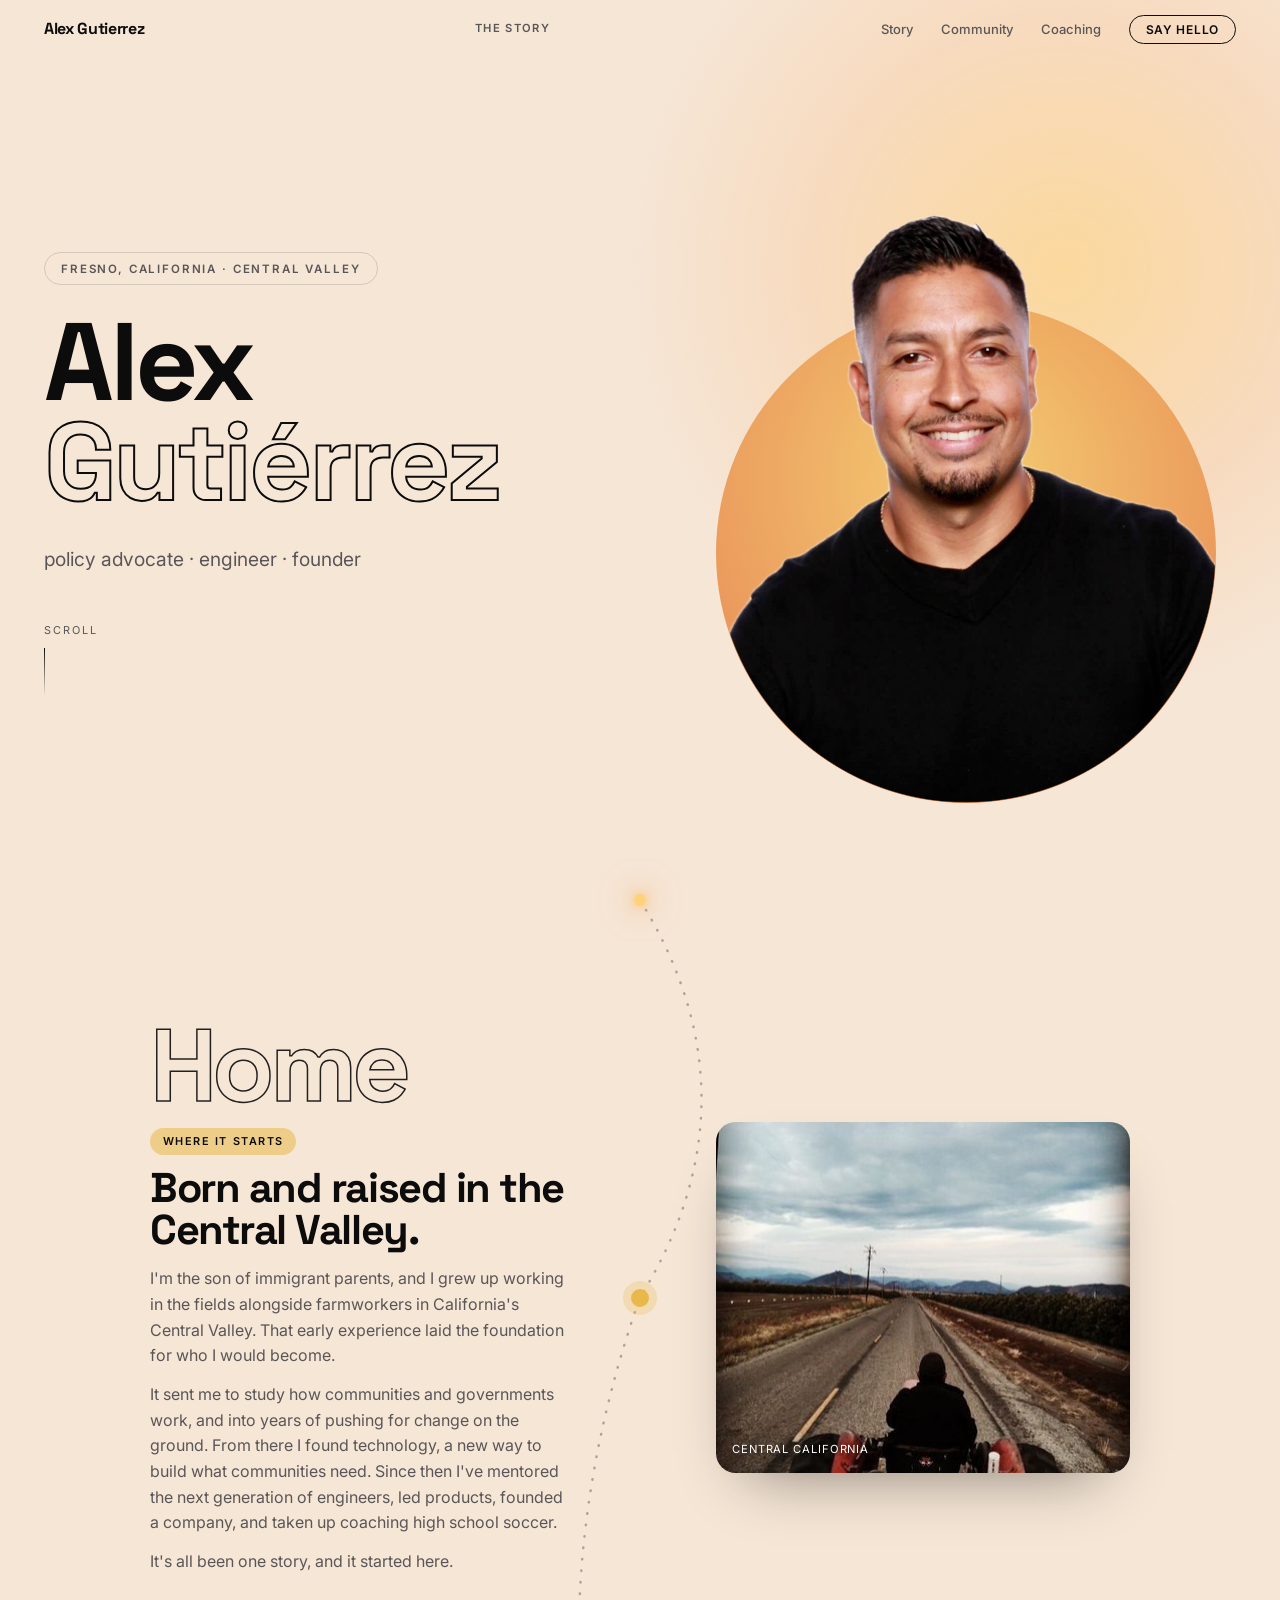
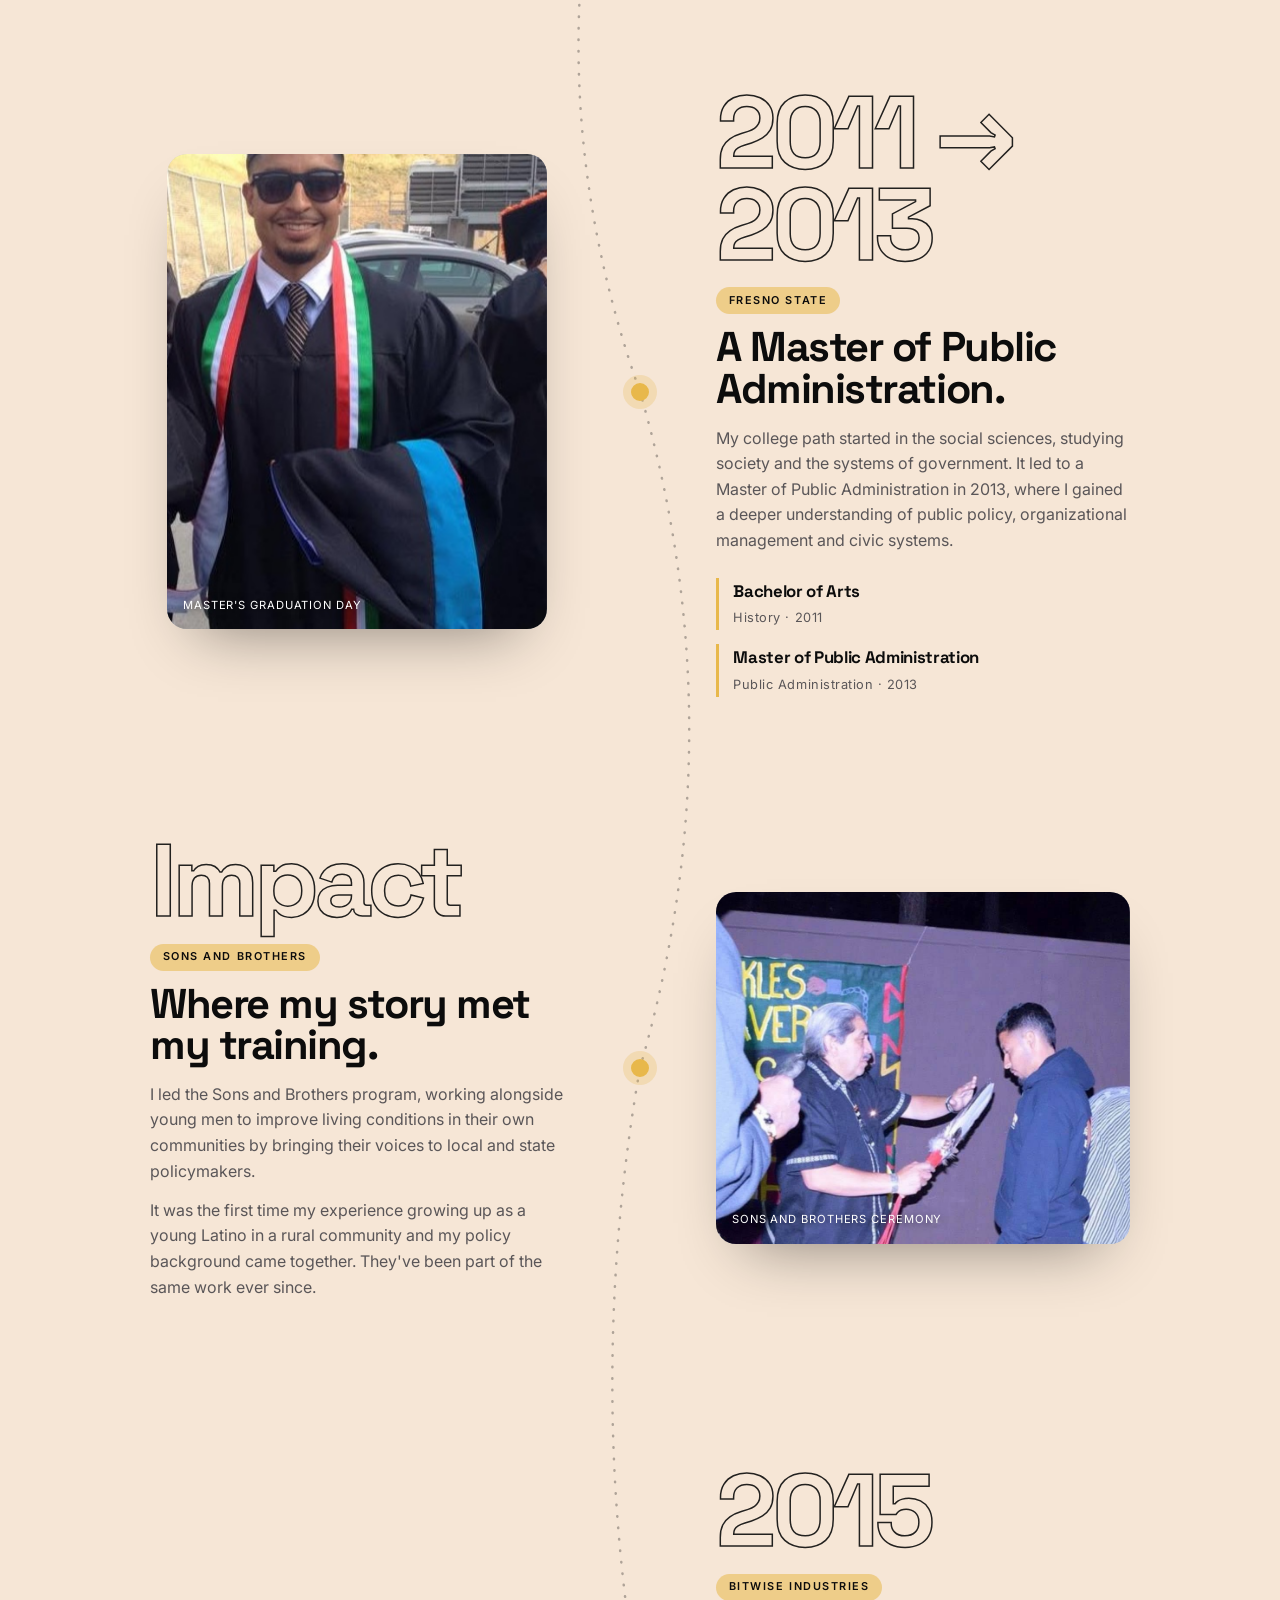
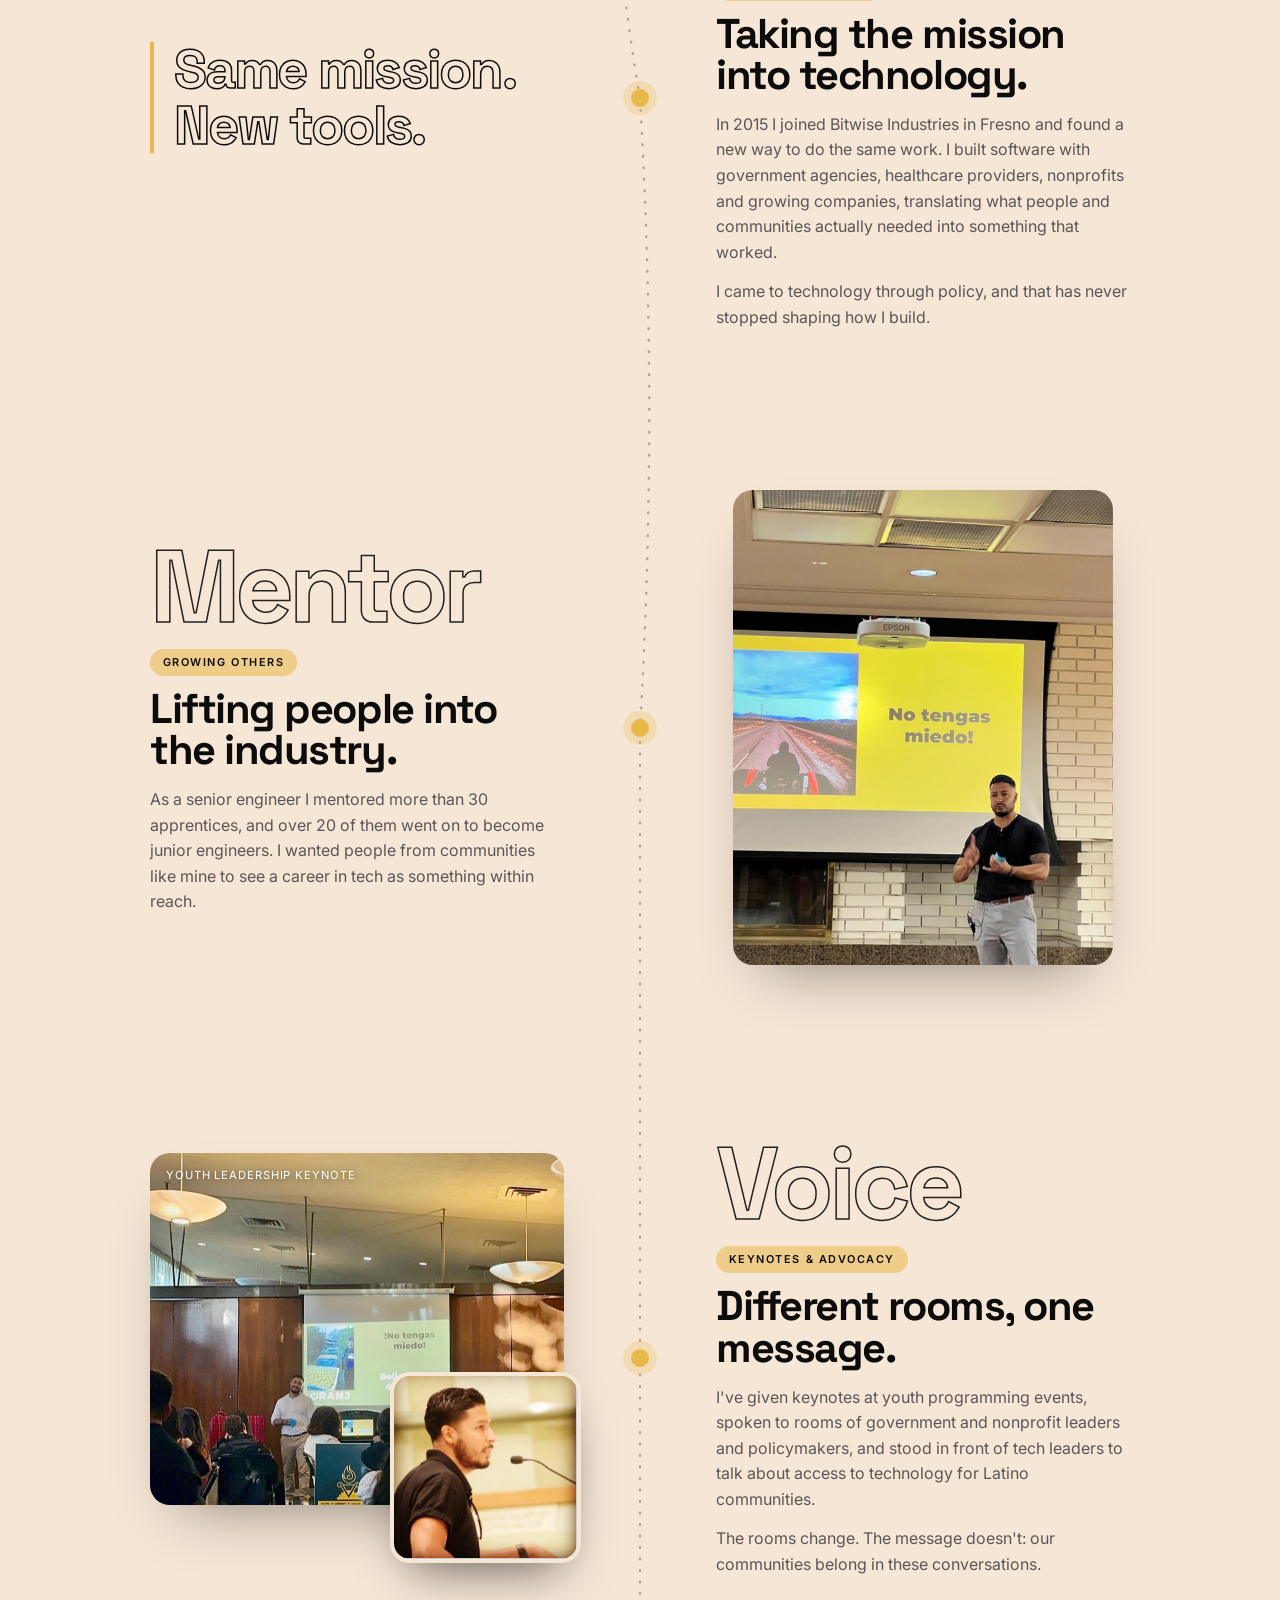
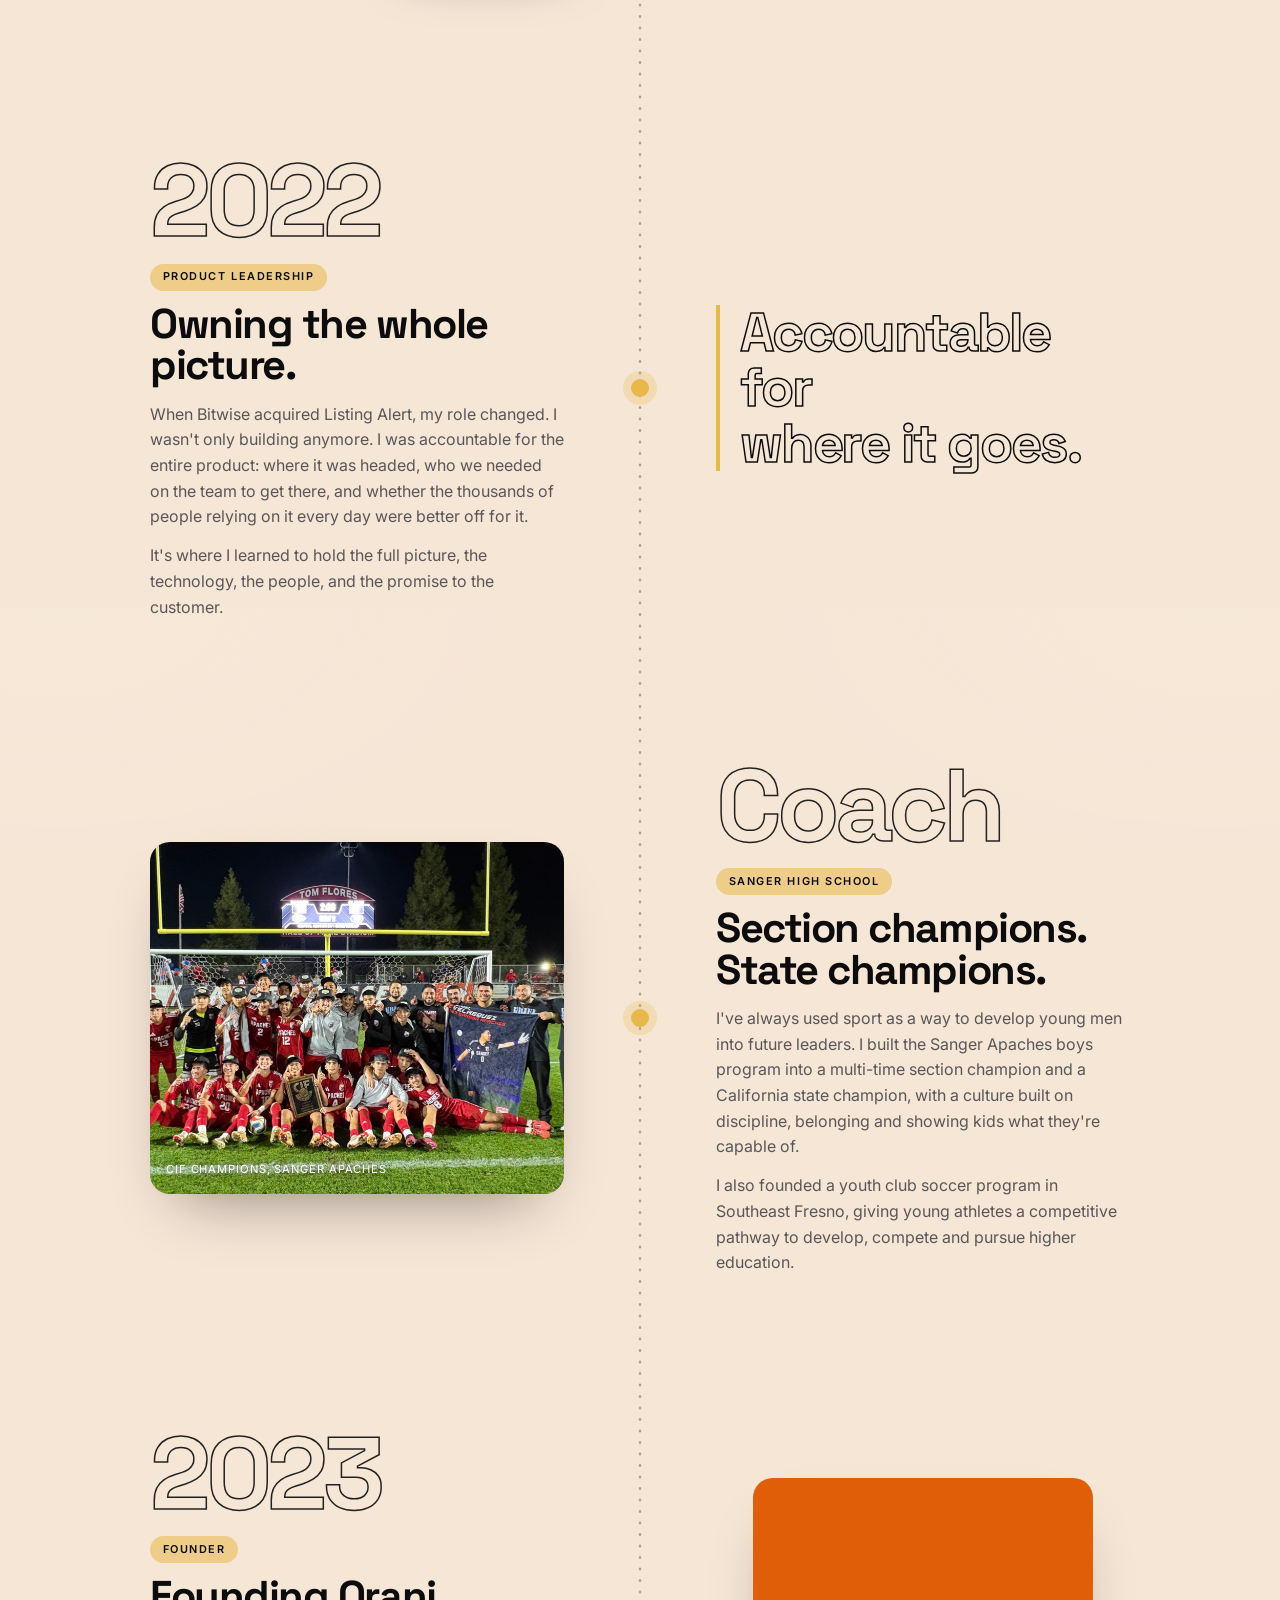
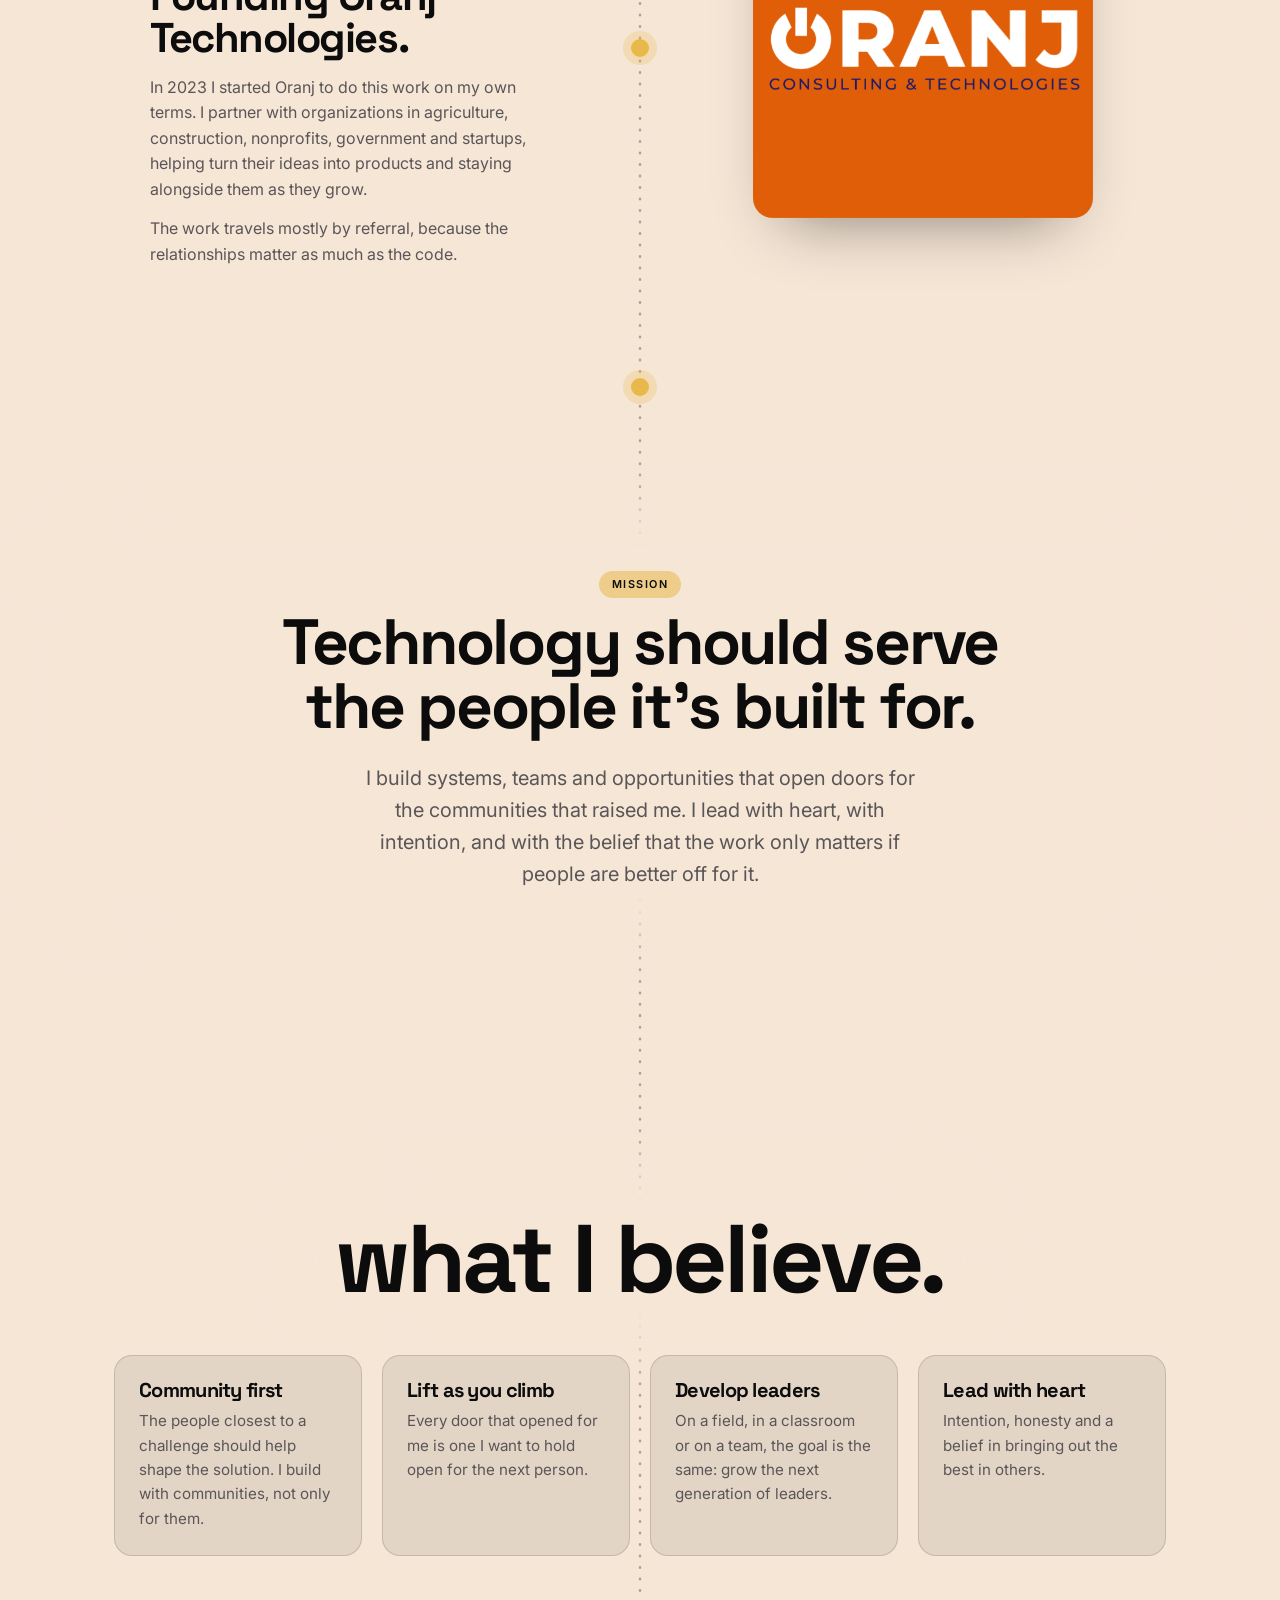
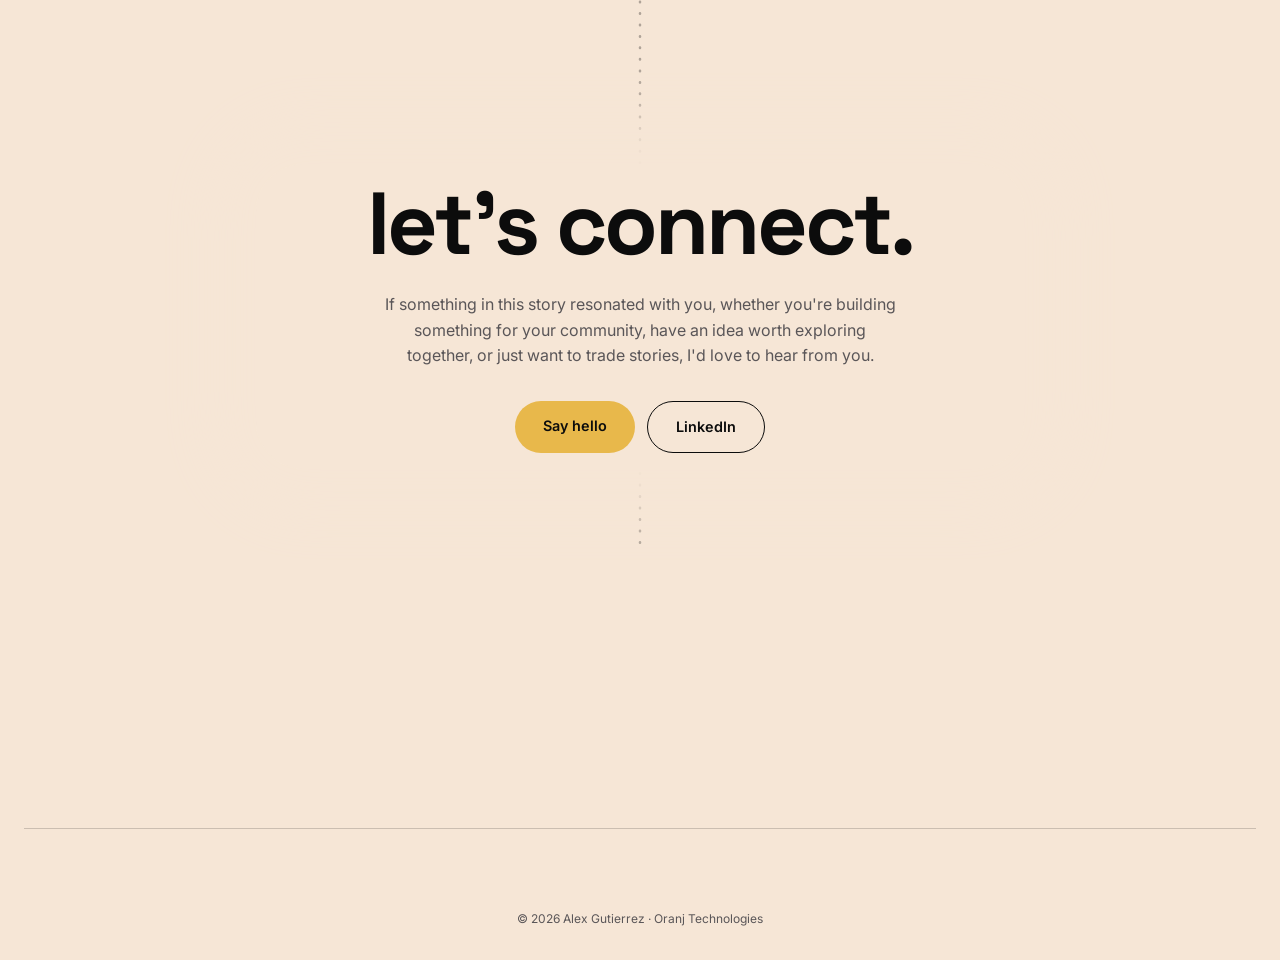
==== commit bc7cff3a: "Story pass: Sons and Brothers, speaking chapter, beliefs, let's connect, road to sunrise, link previ" ====
--- a/index.html
+++ b/index.html
@@ -4,9 +4,16 @@
   <meta charset="UTF-8">
   <meta name="viewport" content="width=device-width, initial-scale=1.0">
   <title>Alex Gutierrez — A Life Built in the Central Valley</title>
-  <meta name="description" content="Alex Gutierrez: Central Valley born and raised, public policy to product engineering, founder of Oranj Technologies, and state-champion soccer coach. Scroll the timeline.">
+  <meta name="description" content="Son of immigrant parents from California's Central Valley. Policy advocate, engineer, founder and coach. Scroll the story.">
   <meta property="og:title" content="Alex Gutierrez — A Life Built in the Central Valley">
-  <meta property="og:description" content="From community policy work to engineering leadership to founding Oranj Technologies. Scroll the story.">
+  <meta property="og:description" content="Son of immigrant parents from California's Central Valley. Policy advocate, engineer, founder and coach. Scroll the story.">
+  <meta property="og:url" content="https://alexgutierrez.tech/">
+  <meta property="og:image" content="https://alexgutierrez.tech/images/og-card.png">
+  <meta property="og:image:width" content="1200">
+  <meta property="og:image:height" content="630">
+  <meta property="og:image:alt" content="Alex Gutiérrez, policy advocate, engineer, founder">
+  <meta name="twitter:card" content="summary_large_image">
+  <meta name="twitter:image" content="https://alexgutierrez.tech/images/og-card.png">
   <meta property="og:type" content="website">
   <link rel="preconnect" href="https://fonts.googleapis.com">
   <link rel="preconnect" href="https://fonts.gstatic.com" crossorigin>
@@ -95,7 +102,25 @@
     .stars { position: absolute; inset: 0; opacity: 0; }
     .star { position: absolute; border-radius: 50%; background: #fff; animation: twinkle 3.5s ease-in-out infinite; }
     @keyframes twinkle { 0%, 100% { opacity: .25; } 50% { opacity: 1; } }
+    .journey { position: relative; }
     .hero, .timeline, .bring, .contact, footer { position: relative; z-index: 1; }
+    /* centred blocks sit on a soft patch of the live background so the road passes "under" them */
+    .chapter.solo .text, .bring-title, .contact-inner { background: var(--bg); box-shadow: 0 0 50px 44px var(--bg); border-radius: 48px; }
+    .bring-title { width: fit-content; margin-left: auto; margin-right: auto; }
+
+    /* speaking collage */
+    .photo-stack { position: relative; padding-bottom: 14%; }
+    .photo-stack .photo.inset { position: absolute; width: 46%; aspect-ratio: 1; right: -4%; bottom: 0; border: 4px solid var(--bg); box-shadow: 0 24px 50px -20px rgba(0,0,0,.6); }
+    .photo-stack .photo.inset img { height: 100%; }
+    .photo-stack > .photo:first-child .photo-cap { top: .9rem; bottom: auto; }
+
+    /* closing sunrise: the road ends here */
+    .contact { padding-bottom: 0; }
+    .contact-inner { max-width: 48rem; margin: 0 auto; padding: 1rem 1.5rem; }
+    .horizon { --sw: min(560px, 88vw); position: relative; height: calc(var(--sw) / 2); margin-top: 5rem; overflow: hidden; }
+    .horizon::before { content: ''; position: absolute; inset: 0; background: radial-gradient(ellipse 50% 100% at 50% 100%, rgba(246,178,94,.4), transparent 100%); opacity: var(--glow, 0); }
+    .horizon::after { content: ''; position: absolute; left: 0; right: 0; bottom: 0; height: 1px; background: color-mix(in srgb, var(--ink) 18%, transparent); }
+    .sunrise { position: absolute; left: 50%; top: 0; width: var(--sw); aspect-ratio: 1; border-radius: 50%; margin-left: calc(var(--sw) / -2); background: radial-gradient(circle at 50% 28%, #FFE6A3, #F6B25E 45%, #E8844B 80%); transform: translateY(var(--rise, 100%)); will-change: transform; }
     .hero-sun::after { content: ''; position: absolute; inset: 0; border-radius: 50%; background: radial-gradient(circle at 50% 35%, #F39A55, #C9432F 85%); opacity: var(--dusk, 0); }
     /* stadium floodlights over the coaching chapter */
     #leadership::before { content: ''; position: absolute; inset: -15% -30% 0; z-index: -1; pointer-events: none; background: radial-gradient(ellipse 40% 55% at 18% 0%, rgba(255,248,225,.17), transparent 70%), radial-gradient(ellipse 40% 55% at 82% 0%, rgba(255,248,225,.17), transparent 70%); opacity: 0; transition: opacity 1.6s ease; }
@@ -143,7 +168,7 @@
     .chips.in .chip { opacity: 1; transform: none; }
 
     .contact { text-align: center; padding: 7rem 1.5rem 5rem; }
-    .contact h2 { font-size: clamp(2.5rem, 9vw, 7rem); text-transform: lowercase; margin-bottom: 1.5rem; }
+    .contact h2 { font-size: clamp(2.5rem, 7vw, 5.5rem); text-transform: lowercase; margin-bottom: 1.5rem; }
     .contact p { color: var(--muted); max-width: 32rem; margin: 0 auto 2rem; }
     .btn { display: inline-block; font-weight: 600; font-size: .9rem; padding: .85rem 1.75rem; border-radius: 100px; background: var(--amber); color: #0C0C0C; transition: transform .2s, box-shadow .2s; }
     .btn:hover { transform: translateY(-2px); box-shadow: 0 10px 25px -10px var(--amber); }
@@ -168,9 +193,9 @@
 
     /* what I bring */
     .bring { max-width: 1100px; margin: 0 auto; padding: 2rem 1.5rem 6rem; }
-    .bring-title { font-size: clamp(2.5rem, 8vw, 6rem); text-transform: lowercase; text-align: center; margin-bottom: 3rem; }
+    .bring-title { font-size: clamp(2.5rem, 8vw, 6rem); text-align: center; margin-bottom: 3rem; }
     .bring-grid { display: grid; grid-template-columns: repeat(auto-fit, minmax(230px, 1fr)); gap: 1.25rem; }
-    .bring-item { padding: 1.5rem; border: 1px solid var(--line); border-radius: 18px; background: var(--card); }
+    .bring-item { padding: 1.5rem; border: 1px solid var(--line); border-radius: 18px; background: color-mix(in srgb, var(--bg) 92%, var(--ink)); }
     .bring-item h3 { font-size: 1.25rem; margin-bottom: .6rem; }
     .bring-item p { color: var(--muted); font-size: .95rem; }
     .reveal { opacity: 0; transform: translateY(28px); transition: opacity .8s ease, transform .9s cubic-bezier(.2,.8,.2,1); }
@@ -227,10 +252,10 @@
       <a href="index.html" class="nav-logo">Alex Gutierrez</a>
       <span class="era-pill" id="era">The story</span>
       <ul class="nav-links">
-        <li><a href="#experience">Career</a></li>
-        <li><a href="projects.html">Projects</a></li>
+        <li><a href="#roots">Story</a></li>
+        <li><a href="#impact">Community</a></li>
         <li><a href="#leadership">Coaching</a></li>
-        <li><a href="#contact" class="nav-cta">Contact</a></li>
+        <li><a href="#contact" class="nav-cta">Say hello</a></li>
       </ul>
     </div>
   </nav>
@@ -252,11 +277,13 @@
     </div>
   </header>
 
-  <main class="timeline" id="timeline">
-    <svg class="road" id="road" aria-hidden="true">
+  <div class="journey" id="journey">
+  <svg class="road" id="road" aria-hidden="true">
       <defs><linearGradient id="roadGrad" gradientUnits="userSpaceOnUse" x1="0" y1="0" x2="0" y2="1000"><stop offset="0" stop-color="#E8B84B"/><stop offset=".55" stop-color="#E8844B"/><stop offset="1" stop-color="#E8B84B"/></linearGradient></defs>
       <path class="road-ahead" id="roadAhead"/><path class="road-done" id="roadDone"/><circle class="traveler" id="traveler" r="6" cx="-20" cy="-20"/>
     </svg>
+
+  <main class="timeline" id="timeline">
 
     <!-- HOME -->
     <section class="chapter" data-bg="#F1E3CA" data-era="Roots" id="roots">
@@ -297,12 +324,13 @@
       <div class="node"></div>
       <div class="text">
         <div class="year">Impact</div>
-        <span class="tag">Policy &amp; nonprofits</span>
-        <h2>Working for change on the ground.</h2>
-        <p>I worked in the community impact sector alongside nonprofits pushing for local and state policy changes that improve living conditions in marginalized communities, including youth leadership programs built on research, community organizing and policy.</p>
-      </div>
-      <div class="media">
-        <div class="photo zoomable"><img src="images/IMG_AEF038AA2735-1-p-800.jpeg" data-full="images/IMG_AEF038AA2735-1.jpeg" alt="Alex speaking at a public meeting" loading="lazy" tabindex="0" data-parallax><span class="photo-cap">Speaking up for the community</span></div>
+        <span class="tag">Sons and Brothers</span>
+        <h2>Where my story met my training.</h2>
+        <p>I led the Sons and Brothers program, working alongside young men to improve living conditions in their own communities by bringing their voices to local and state policymakers.</p>
+        <p>It was the first time my experience growing up as a young Latino in a rural community and my policy background came together. They've been part of the same work ever since.</p>
+      </div>
+      <div class="media">
+        <div class="photo zoomable"><img src="images/sons-and-brothers-ceremony.jpg" data-full="images/sons-and-brothers-ceremony.jpg" alt="An elder blessing Alex with a feather during a Sons and Brothers ceremony" loading="lazy" tabindex="0" data-parallax><span class="photo-cap">Sons and Brothers ceremony</span></div>
       </div>
     </section>
 
@@ -335,8 +363,26 @@
       </div>
     </section>
 
+    <!-- SPEAKING -->
+    <section class="chapter flip" data-bg="#161626" data-era="Speaking" id="speaking">
+      <div class="node"></div>
+      <div class="text">
+        <div class="year">Voice</div>
+        <span class="tag">Keynotes &amp; advocacy</span>
+        <h2>Different rooms, one message.</h2>
+        <p>I've given keynotes at youth programming events, spoken to rooms of government and nonprofit leaders and policymakers, and stood in front of tech leaders to talk about access to technology for Latino communities.</p>
+        <p>The rooms change. The message doesn't: our communities belong in these conversations.</p>
+      </div>
+      <div class="media">
+        <div class="photo-stack">
+          <div class="photo zoomable"><img src="images/alex-clylp-2-p-800.jpg" data-full="images/alex-clylp-2.jpg" alt="Alex giving a keynote at the Chicano Latino Youth Leadership Project" loading="lazy" tabindex="0" data-parallax><span class="photo-cap">Youth leadership keynote</span></div>
+          <div class="photo inset zoomable"><img src="images/IMG_AEF038AA2735-1-p-500.jpeg" data-full="images/IMG_AEF038AA2735-1.jpeg" alt="Alex speaking at a public meeting" loading="lazy" tabindex="0"></div>
+        </div>
+      </div>
+    </section>
+
     <!-- PRODUCT LEADERSHIP -->
-    <section class="chapter flip" data-bg="#11131D" data-era="Product leadership" id="lead">
+    <section class="chapter" data-bg="#11131D" data-era="Product leadership" id="lead">
       <div class="node"></div>
       <div class="text">
         <div class="year">2022</div>
@@ -351,13 +397,14 @@
     </section>
 
     <!-- COACH -->
-    <section class="chapter" data-bg="#4A1119" data-era="On the pitch" id="leadership">
+    <section class="chapter flip" data-bg="#4A1119" data-era="On the pitch" id="leadership">
       <div class="node"></div>
       <div class="text">
         <div class="year">Coach</div>
         <span class="tag">Sanger High School</span>
         <h2>Section champions. State champions.</h2>
-        <p>Off the clock, I coach high school soccer. I built the Sanger Apaches boys program into a multi-time section champion and a California state champion, with a culture built on discipline, belonging and showing kids what they're capable of.</p>
+        <p>I've always used sport as a way to develop young men into future leaders. I built the Sanger Apaches boys program into a multi-time section champion and a California state champion, with a culture built on discipline, belonging and showing kids what they're capable of.</p>
+        <p>I also founded a youth club soccer program in Southeast Fresno, giving young athletes a competitive pathway to develop, compete and pursue higher education.</p>
       </div>
       <div class="media">
         <div class="photo zoomable"><img src="images/sangerchamps-1080.jpeg" data-full="images/sangerchamps-2400.jpeg" alt="Sanger Apaches soccer team holding a CIF championship plaque" loading="lazy" tabindex="0" data-parallax><span class="photo-cap">CIF champions, Sanger Apaches</span></div>
@@ -365,7 +412,7 @@
     </section>
 
     <!-- ORANJ -->
-    <section class="chapter flip" data-bg="#111827" data-era="Oranj Technologies" id="oranj">
+    <section class="chapter" data-bg="#111827" data-era="Oranj Technologies" id="oranj">
       <div class="node"></div>
       <div class="text">
         <div class="year">2023</div>
@@ -373,7 +420,6 @@
         <h2>Founding Oranj Technologies.</h2>
         <p>In 2023 I started Oranj to do this work on my own terms. I partner with organizations in agriculture, construction, nonprofits, government and startups, helping turn their ideas into products and staying alongside them as they grow.</p>
         <p>The work travels mostly by referral, because the relationships matter as much as the code.</p>
-        <a class="link-arrow" href="projects.html">See some of the work →</a>
       </div>
       <div class="media">
         <div class="photo square zoomable"><img src="images/oranj-logo.png" data-full="images/oranj-logo.png" alt="Oranj Consulting &amp; Technologies logo" loading="lazy" tabindex="0"></div>
@@ -391,32 +437,30 @@
     </section>
   </main>
 
-  <section class="bring" data-bg="#0C0C0C" data-era="Strengths">
-    <h2 class="bring-title reveal">what I bring.</h2>
+  <section class="bring" data-bg="#0C0C0C" data-era="Beliefs">
+    <h2 class="bring-title reveal">what I believe.</h2>
     <div class="bring-grid">
-      <div class="bring-item reveal"><h3>Bridging worlds</h3><p>I speak both community and code, and I translate between the people who need something and the people who build it.</p></div>
-      <div class="bring-item reveal"><h3>Building people</h3><p>Mentoring, coaching and leading teams is where I do my best work.</p></div>
-      <div class="bring-item reveal"><h3>Owning outcomes</h3><p>I take responsibility for the whole picture, not only my part of it.</p></div>
-      <div class="bring-item reveal"><h3>Leading with heart</h3><p>Intention, honesty and a drive to bring out the best in the people around me.</p></div>
+      <div class="bring-item reveal"><h3>Community first</h3><p>The people closest to a challenge should help shape the solution. I build with communities, not only for them.</p></div>
+      <div class="bring-item reveal"><h3>Lift as you climb</h3><p>Every door that opened for me is one I want to hold open for the next person.</p></div>
+      <div class="bring-item reveal"><h3>Develop leaders</h3><p>On a field, in a classroom or on a team, the goal is the same: grow the next generation of leaders.</p></div>
+      <div class="bring-item reveal"><h3>Lead with heart</h3><p>Intention, honesty and a belief in bringing out the best in others.</p></div>
     </div>
   </section>
 
-  <section class="contact" id="contact" data-bg="#0C0C0C" data-era="Let's talk">
-    <h2>let's work together.</h2>
-    <p>I'm open to a range of opportunities. If something here resonates, I'd love to hear what you have in mind.</p>
-    <div class="chips" id="chips">
-      <span class="chip">Consulting &amp; product engineering</span><span class="chip">Technical &amp; product leadership</span><span class="chip">Speaking &amp; mentoring</span><span class="chip">Community partnerships</span><span class="chip">Something else entirely</span>
+  <section class="contact" id="contact" data-bg="#F6E6D6" data-era="Say hello">
+    <div class="contact-inner">
+      <h2>let's connect.</h2>
+      <p>If something in this story resonated with you, whether you're building something for your community, have an idea worth exploring together, or just want to trade stories, I'd love to hear from you.</p>
+      <div class="cta-row">
+        <a class="btn" href="mailto:alex@oranjtechnologies.com?subject=Hello%20Alex">Say hello</a>
+        <a class="btn ghost" href="https://www.linkedin.com/in/alex-gutierrez-mpa-6ba8bb34/" target="_blank" rel="noopener">LinkedIn</a>
+      </div>
     </div>
-    <div class="cta-row">
-      <a class="btn" href="mailto:alex@oranjtechnologies.com?subject=Let's work together">Start a conversation</a>
-      <a class="btn ghost" href="projects.html">See the work</a>
-    </div>
-    <div class="socials">
-      <a href="https://www.linkedin.com/in/alex-gutierrez-mpa-6ba8bb34/" target="_blank" rel="noopener">LinkedIn</a>
-      <a href="https://github.com/alexg1021" target="_blank" rel="noopener">GitHub</a>
-    </div>
+    <div class="horizon" id="horizon" aria-hidden="true"><div class="sunrise" id="sunrise"></div></div>
   </section>
-  <footer data-bg="#0C0C0C">&copy; 2026 Alex Gutierrez · Oranj Technologies</footer>
+  </div>
+
+  <footer data-bg="#F6E6D6">&copy; 2026 Alex Gutierrez · Oranj Technologies</footer>
 
   <script>
     (function () {
@@ -450,20 +494,13 @@
       }, { threshold: 0.25 });
       chapters.forEach(function (c) { revealIO.observe(c); });
 
-      var chips = document.getElementById('chips');
-      new IntersectionObserver(function (en, io) {
-        if (en[0].isIntersecting) {
-          chips.classList.add('in');
-          [].forEach.call(chips.children, function (c, i) { c.style.transitionDelay = (i * 40) + 'ms'; });
-          io.disconnect();
-        }
-      }, { threshold: 0.3 }).observe(chips);
 
       // ── Measurements (cached; rebuilt on resize / late layout) ──
       var road = document.getElementById('road'), roadAhead = document.getElementById('roadAhead'), roadDone = document.getElementById('roadDone');
       var traveler = document.getElementById('traveler'), roadGrad = road.querySelector('linearGradient');
       var skySun = document.getElementById('skySun'), stars = document.getElementById('stars'), heroSun = document.querySelector('.hero-sun');
-      var hero = document.querySelector('.hero');
+      var hero = document.querySelector('.hero'), journey = document.getElementById('journey');
+      var horizon = document.getElementById('horizon'), sunrise = document.getElementById('sunrise'), dawnIndex = 0;
       var nodes = [].slice.call(document.querySelectorAll('.chapter .node'));
       var stops = [], timelineTop = 0, roadLen = 0, samples = null;
 
@@ -472,9 +509,9 @@
       function smooth(a, b, v) { var t = clamp((v - a) / (b - a), 0, 1); return t * t * (3 - 2 * t); }
 
       function buildRoad() {
-        var tr = timeline.getBoundingClientRect();
+        var tr = journey.getBoundingClientRect();
         timelineTop = tr.top + window.scrollY;
-        var W = tr.width, H = timeline.offsetHeight;
+        var W = tr.width, H = journey.offsetHeight;
         road.setAttribute('viewBox', '0 0 ' + W + ' ' + H);
         roadGrad.setAttribute('y2', H);
         var pts = nodes.map(function (n) { var r = n.getBoundingClientRect(); return { x: r.left + r.width / 2 - tr.left, y: r.top + r.height / 2 - tr.top }; });
@@ -487,7 +524,9 @@
           d += ' C' + (prev.x + a) + ' ' + (prev.y + dy / 3) + ' ' + (p.x + a) + ' ' + (p.y - dy / 3) + ' ' + p.x + ' ' + p.y;
           sign = -sign; prev = p;
         });
-        d += ' L' + prev.x + ' ' + H;
+        // last stretch: from the final chapter down to the top of the rising sun
+        var hz = horizon.getBoundingClientRect(), end = { x: hz.left + hz.width / 2 - tr.left, y: hz.top - tr.top }, dy = end.y - prev.y;
+        d += ' C' + prev.x + ' ' + (prev.y + dy * .55) + ' ' + end.x + ' ' + (end.y - dy * .45) + ' ' + end.x + ' ' + end.y;
         roadAhead.setAttribute('d', d); roadDone.setAttribute('d', d);
         roadLen = roadDone.getTotalLength();
         roadDone.style.strokeDasharray = roadLen;
@@ -496,6 +535,7 @@
       }
 
       function measure() {
+        dawnIndex = themed.indexOf(document.getElementById('contact'));
         stops = themed.map(function (el) {
           var r = el.getBoundingClientRect();
           return { el: el, c: r.top + window.scrollY + r.height / 2, rgb: hex(el.dataset.bg) };
@@ -536,7 +576,8 @@
         skySun.style.transform = 'translateY(' + (sunP * 75).toFixed(2) + 'vh)';
         skySun.style.opacity = (1 - smooth(.7, 1, sunP)).toFixed(3);
         skySun.style.setProperty('--dusk', smooth(.35, .9, sunP).toFixed(3));
-        stars.style.opacity = smooth(3.5, 4.6, f).toFixed(3);
+        // night falls after the early chapters, and lifts again at the closing sunrise
+        stars.style.opacity = (smooth(3.5, 4.6, f) * (1 - smooth(dawnIndex - .9, dawnIndex - .15, f))).toFixed(3);
       }
 
       // generic reveals
@@ -607,7 +648,8 @@
 
         // road drawn up to the viewport midpoint, traveler riding its tip
         if (samples) {
-          var target = y + vh * 0.5 - timelineTop, Y = samples.y, lo = 0, hi = Y.length - 1;
+          var maxY = document.documentElement.scrollHeight - vh;
+          var target = y + vh * (0.5 + 0.5 * smooth(maxY - vh * 0.6, maxY, y)) - timelineTop, Y = samples.y, lo = 0, hi = Y.length - 1;
           if (target <= Y[0]) hi = 0; else if (target >= Y[hi]) lo = hi;
           else { while (hi - lo > 1) { var m = (lo + hi) >> 1; if (Y[m] < target) lo = m; else hi = m; } }
           var k = hi === lo ? 0 : (target - Y[lo]) / (Y[hi] - Y[lo]);
@@ -619,6 +661,10 @@
         }
 
         daylight(y, vh);
+        var hzr = horizon.getBoundingClientRect();
+        var risen = reduce ? 1 : smooth(0, 1, (vh - hzr.top) / (hzr.height * 0.9));
+        sunrise.style.setProperty('--rise', ((1 - risen) * 100).toFixed(2) + '%');
+        horizon.style.setProperty('--glow', risen.toFixed(3));
         heroSun.style.setProperty('--dusk', clamp(y / (hero.offsetHeight * 0.8), 0, 1).toFixed(3));
 
         if (!reduce) parallax.forEach(function (img) {
@@ -631,7 +677,7 @@
       function onScroll() { if (!ticking) { ticking = true; requestAnimationFrame(update); } }
       window.addEventListener('scroll', onScroll, { passive: true });
       var rt; window.addEventListener('resize', function () { clearTimeout(rt); rt = setTimeout(measure, 120); });
-      if (window.ResizeObserver) new ResizeObserver(function () { clearTimeout(rt); rt = setTimeout(measure, 120); }).observe(timeline);
+      if (window.ResizeObserver) new ResizeObserver(function () { clearTimeout(rt); rt = setTimeout(measure, 120); }).observe(journey);
       window.addEventListener('load', measure);
       if (document.fonts && document.fonts.ready) document.fonts.ready.then(measure);
       measure();
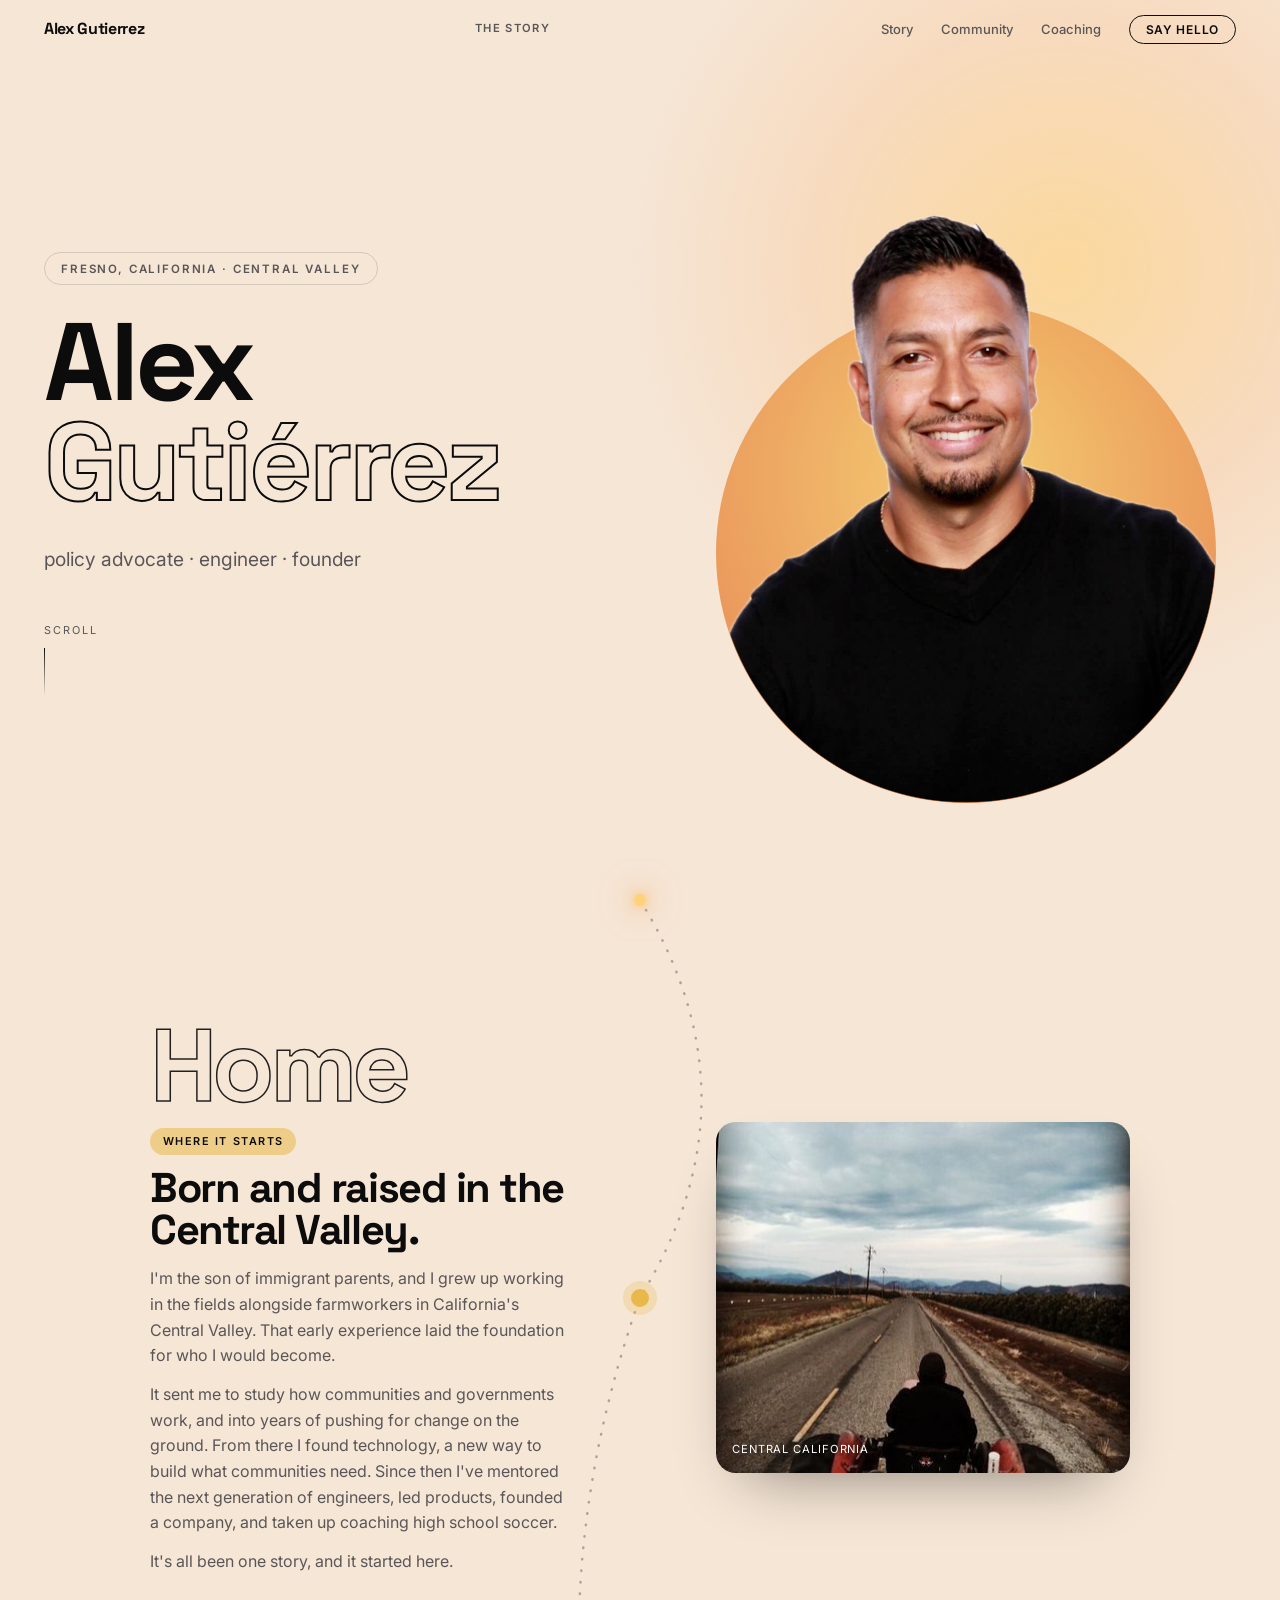
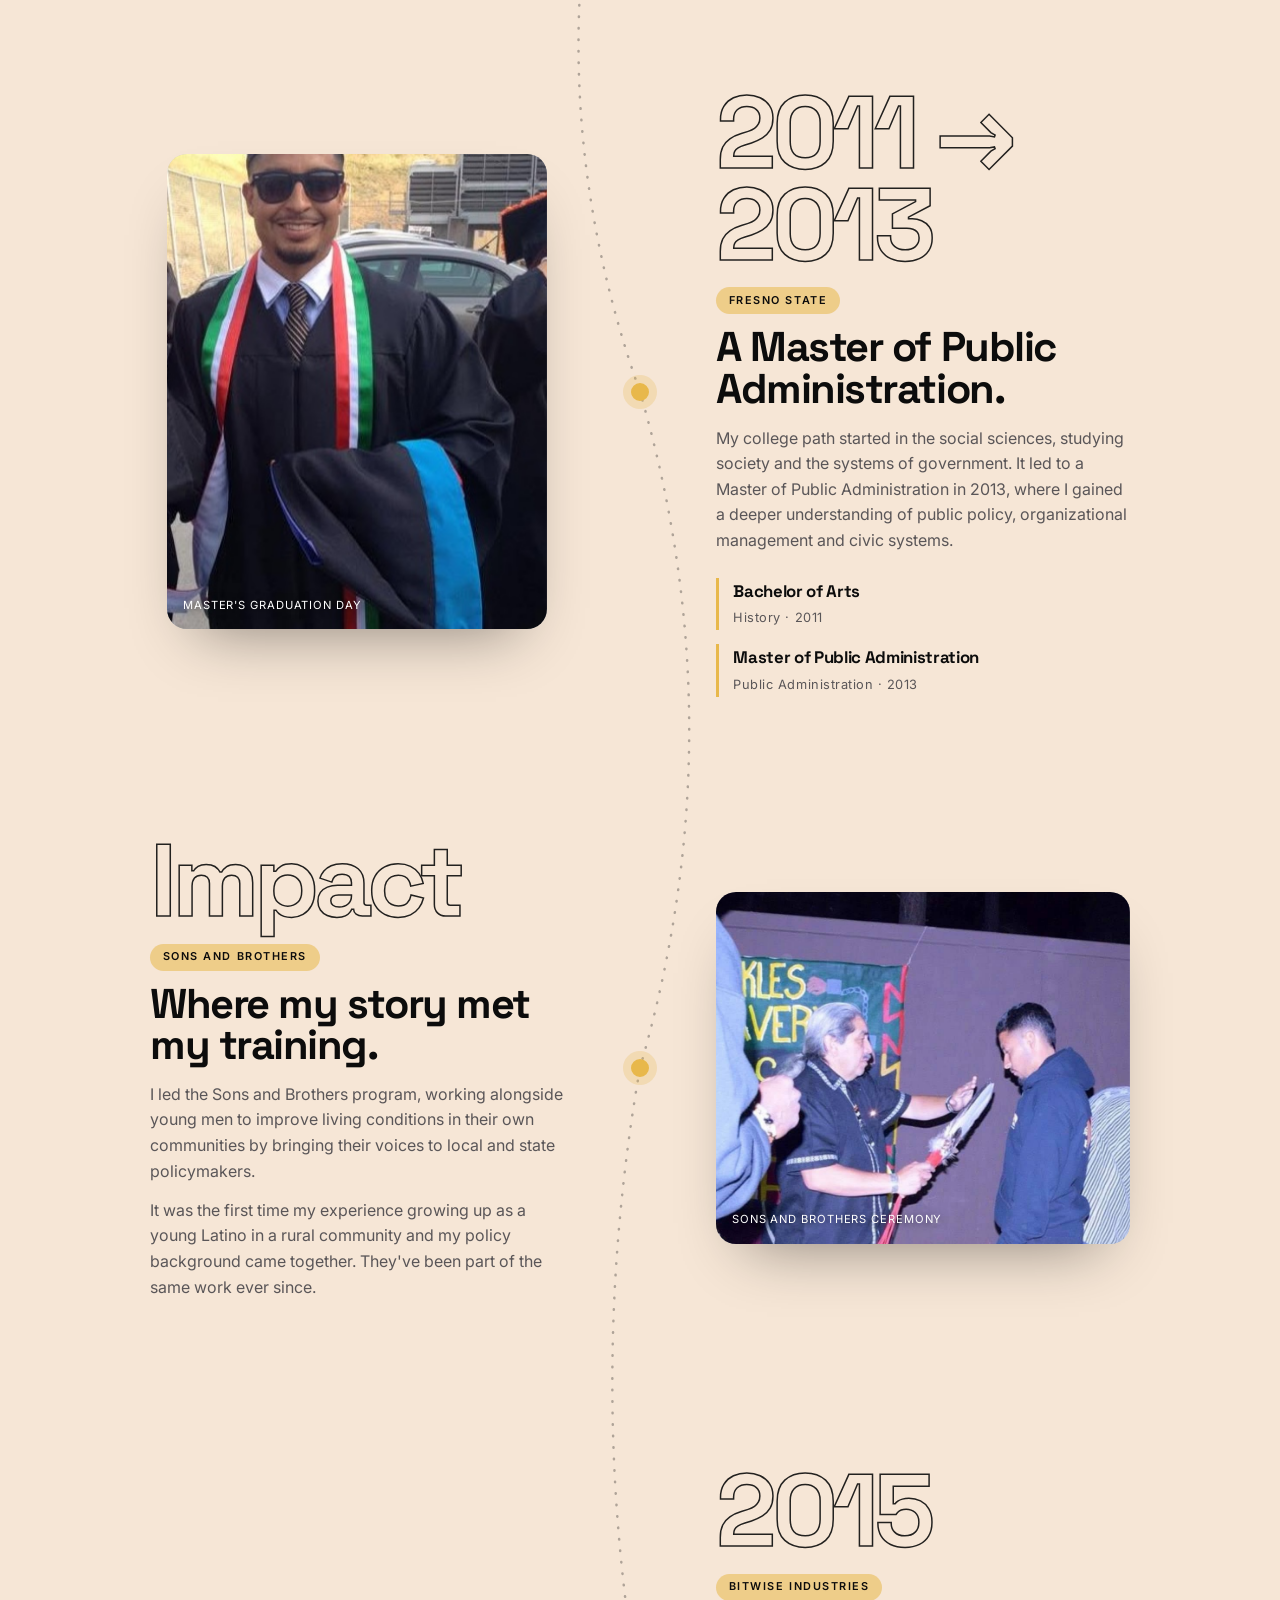
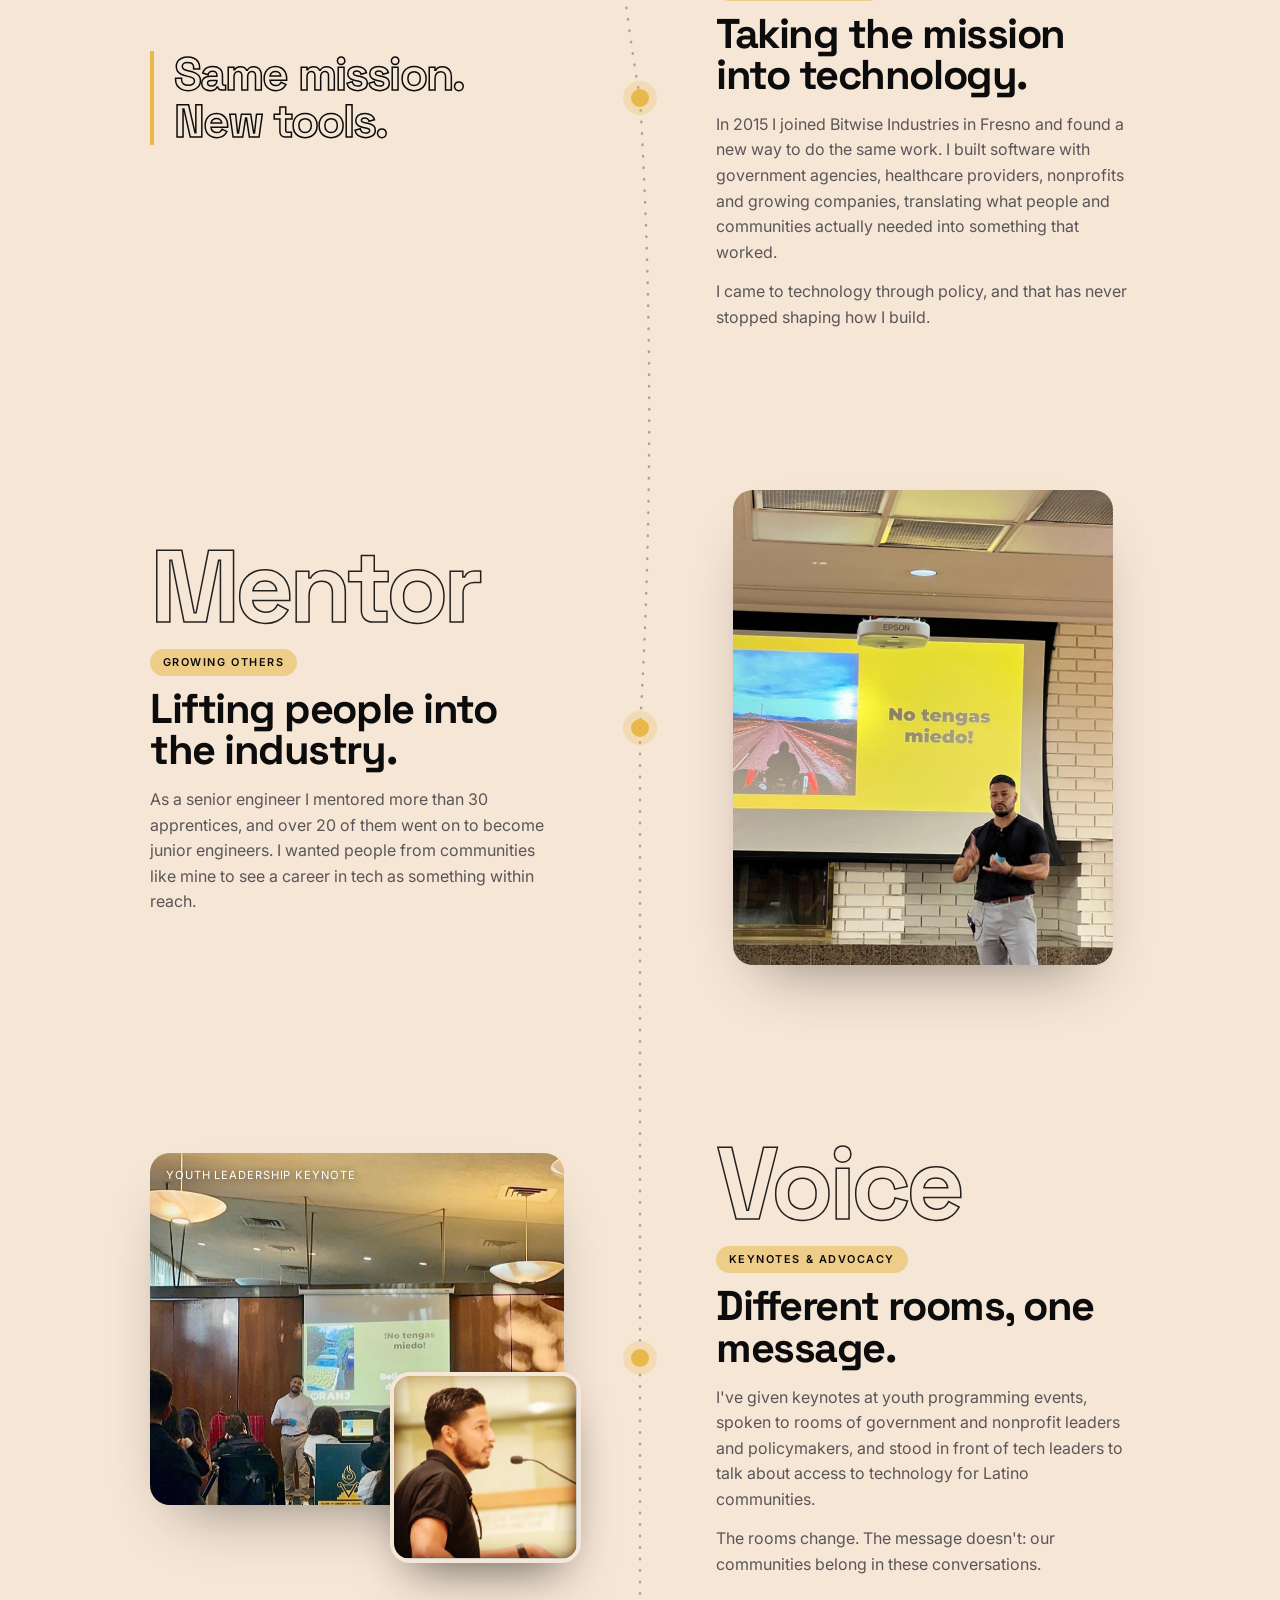
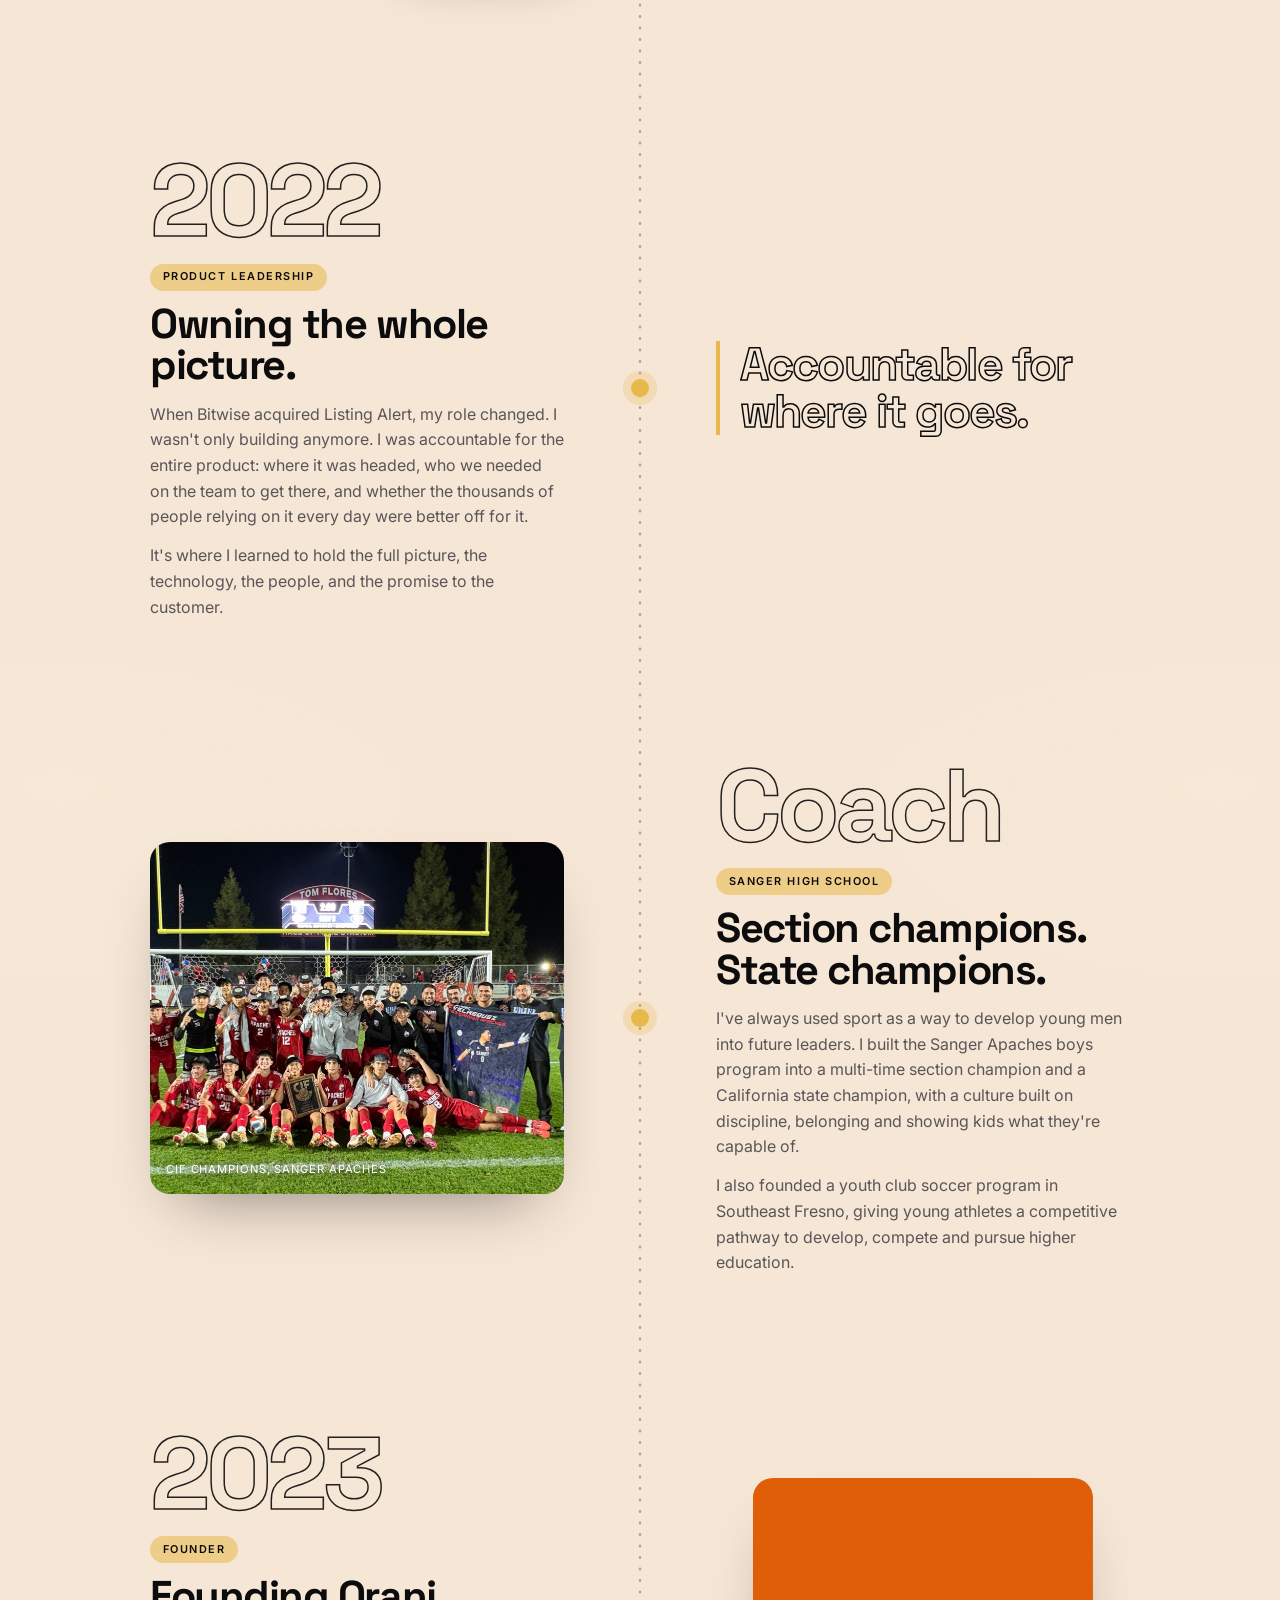
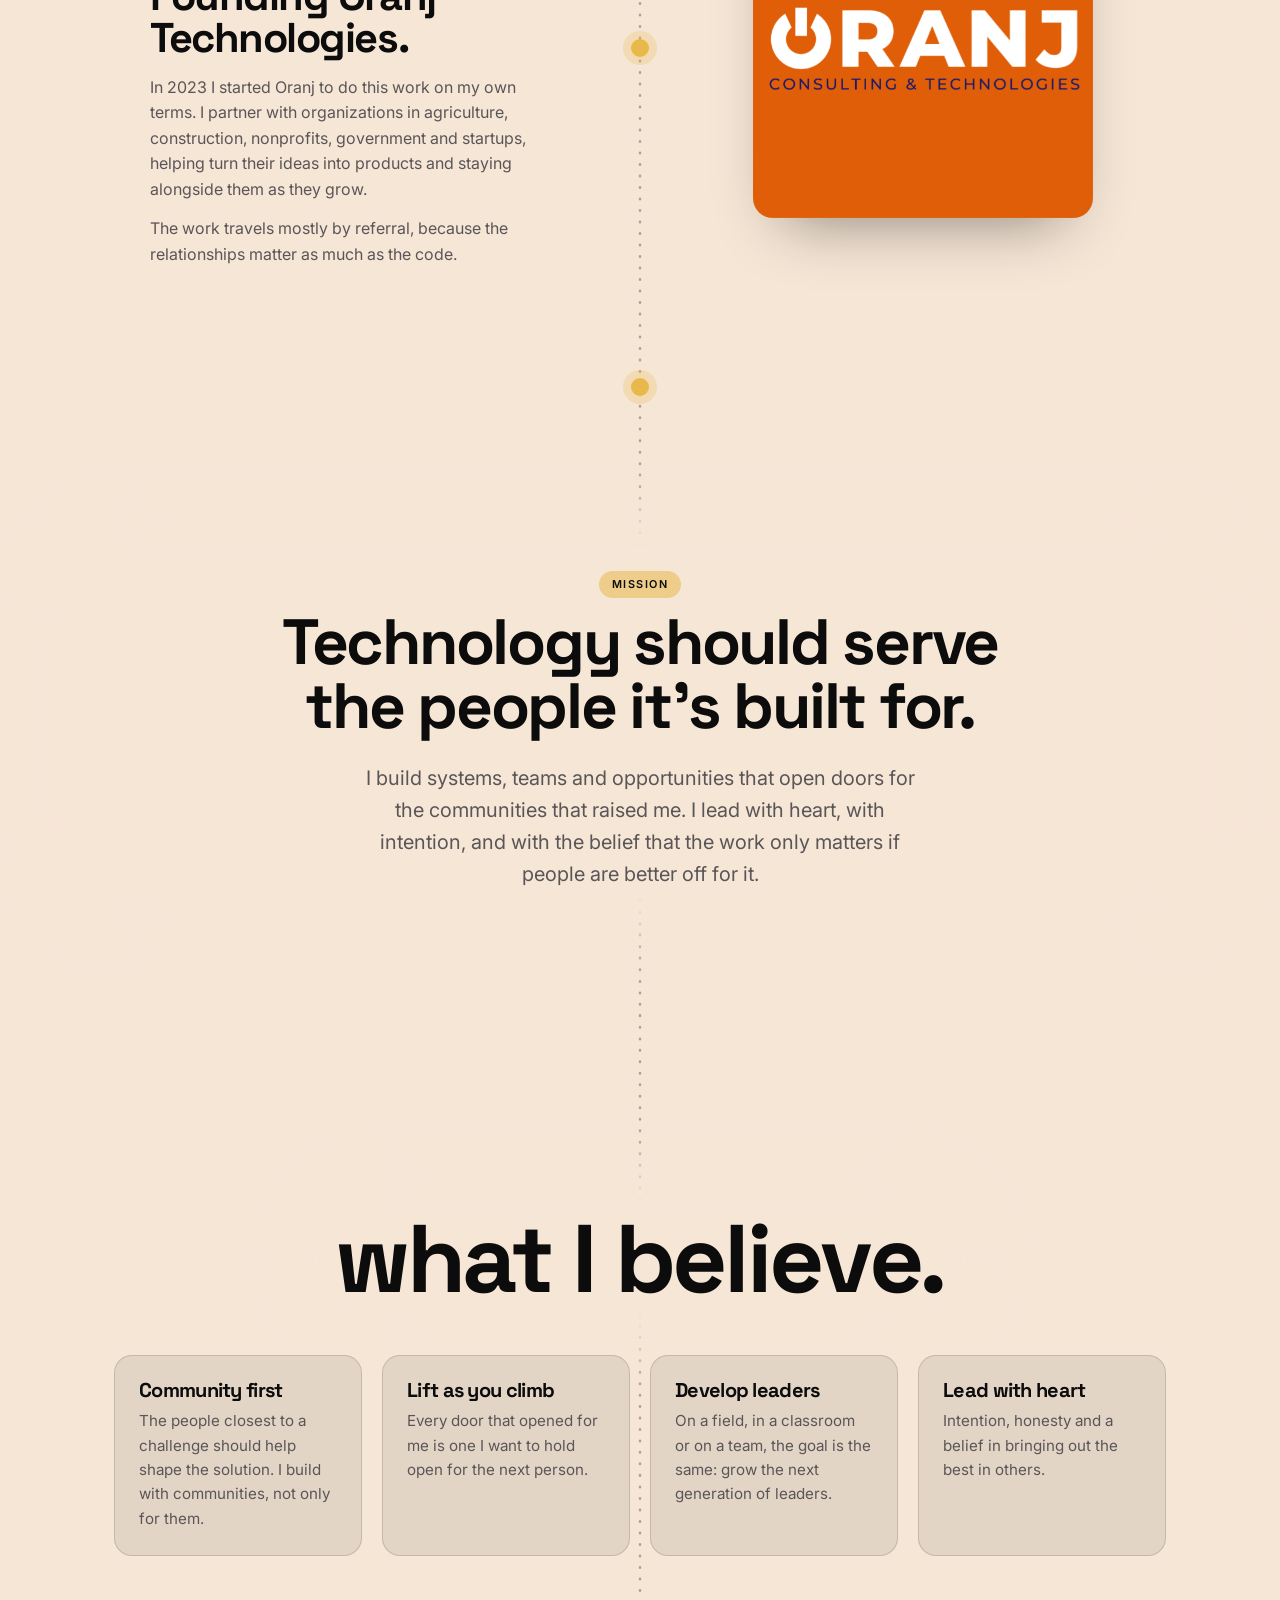
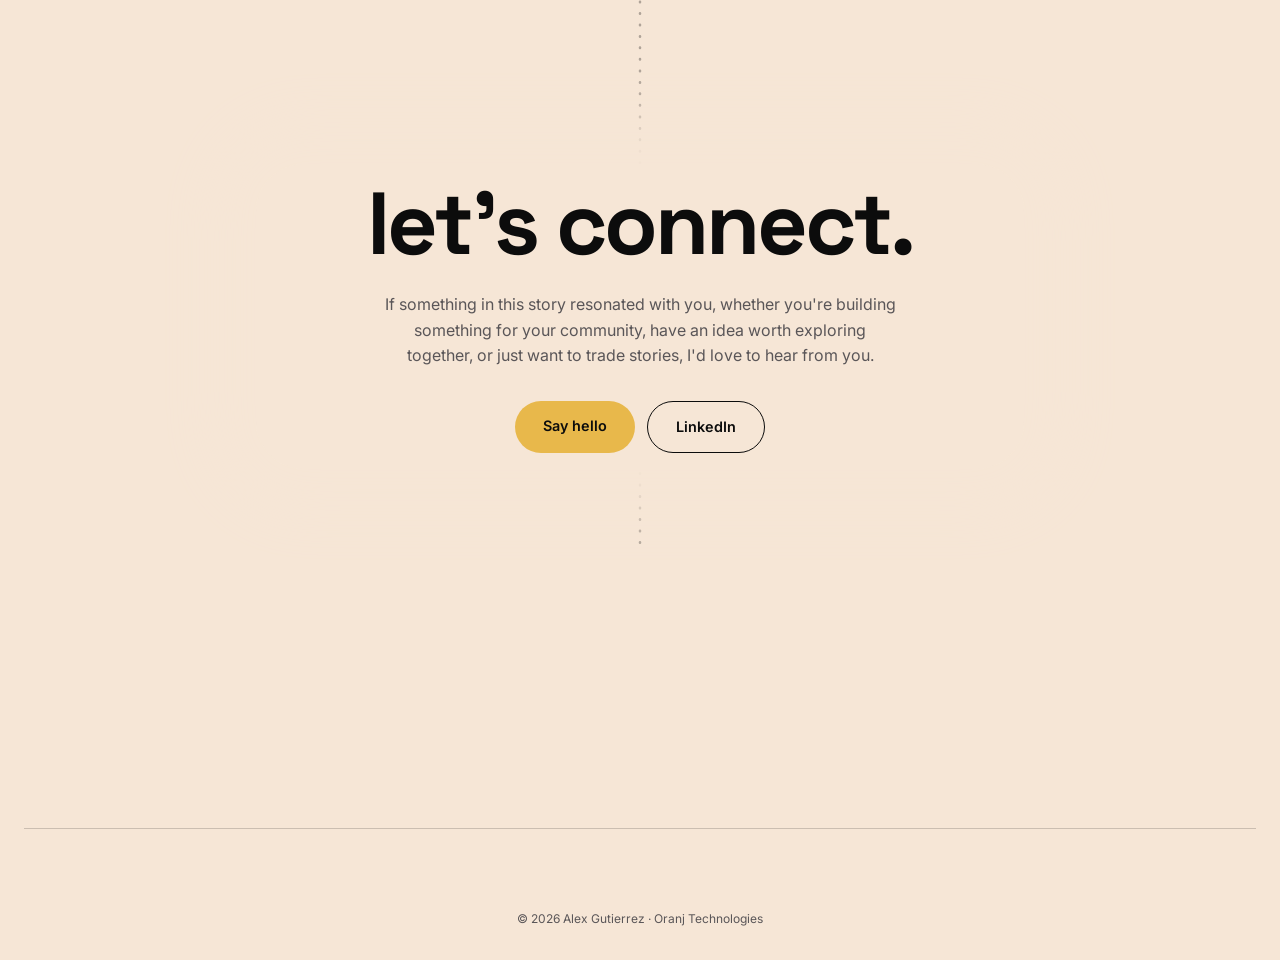
==== commit fd5e39cb: "Fix hard-edged floodlight band above the Coach chapter; keep pull quotes to two lines Co-Authored-By" ====
--- a/index.html
+++ b/index.html
@@ -123,7 +123,7 @@
     .sunrise { position: absolute; left: 50%; top: 0; width: var(--sw); aspect-ratio: 1; border-radius: 50%; margin-left: calc(var(--sw) / -2); background: radial-gradient(circle at 50% 28%, #FFE6A3, #F6B25E 45%, #E8844B 80%); transform: translateY(var(--rise, 100%)); will-change: transform; }
     .hero-sun::after { content: ''; position: absolute; inset: 0; border-radius: 50%; background: radial-gradient(circle at 50% 35%, #F39A55, #C9432F 85%); opacity: var(--dusk, 0); }
     /* stadium floodlights over the coaching chapter */
-    #leadership::before { content: ''; position: absolute; inset: -15% -30% 0; z-index: -1; pointer-events: none; background: radial-gradient(ellipse 40% 55% at 18% 0%, rgba(255,248,225,.17), transparent 70%), radial-gradient(ellipse 40% 55% at 82% 0%, rgba(255,248,225,.17), transparent 70%); opacity: 0; transition: opacity 1.6s ease; }
+    #leadership::before { content: ''; position: absolute; inset: -25% -30% 0; z-index: -1; pointer-events: none; background: radial-gradient(ellipse 38% 50% at 18% 30%, rgba(255,248,225,.13), transparent 70%), radial-gradient(ellipse 38% 50% at 82% 30%, rgba(255,248,225,.13), transparent 70%); -webkit-mask-image: linear-gradient(to bottom, transparent, #000 30%, #000 70%, transparent); mask-image: linear-gradient(to bottom, transparent, #000 30%, #000 70%, transparent); opacity: 0; transition: opacity 1.6s ease; }
     #leadership.in::before { opacity: 1; }
 
     .chapter { position: relative; display: grid; grid-template-columns: 1fr 1fr; gap: 0; align-items: center; min-height: 70vh; padding: 3.5rem 0; }
@@ -183,7 +183,7 @@
     .degrees div { border-left: 3px solid var(--amber); padding-left: .9rem; }
     .degrees b { display: block; font-family: 'Space Grotesk', sans-serif; font-size: 1.05rem; letter-spacing: -.02em; }
     .degrees span { font-size: .8rem; color: var(--muted); letter-spacing: .04em; }
-    .pull { font-family: 'Space Grotesk', sans-serif; font-weight: 700; font-size: clamp(2rem, 4.4vw, 3.4rem); line-height: 1.02; letter-spacing: -.04em; color: transparent; -webkit-text-stroke: 1.5px var(--ink); padding-left: 1.25rem; border-left: 4px solid var(--amber); }
+    .pull { font-family: 'Space Grotesk', sans-serif; font-weight: 700; font-size: clamp(1.8rem, 3.6vw, 3rem); line-height: 1.02; letter-spacing: -.04em; color: transparent; -webkit-text-stroke: 1.5px var(--ink); padding-left: 1.25rem; border-left: 4px solid var(--amber); }
     .photo.square { aspect-ratio: 1; max-width: 340px; margin: 0 auto; }
     .photo.square img { height: 100%; object-fit: cover; }
     .mission h2 { font-size: clamp(2rem, 5.2vw, 4rem); max-width: 18ch; margin: 0 auto 1.5rem; }
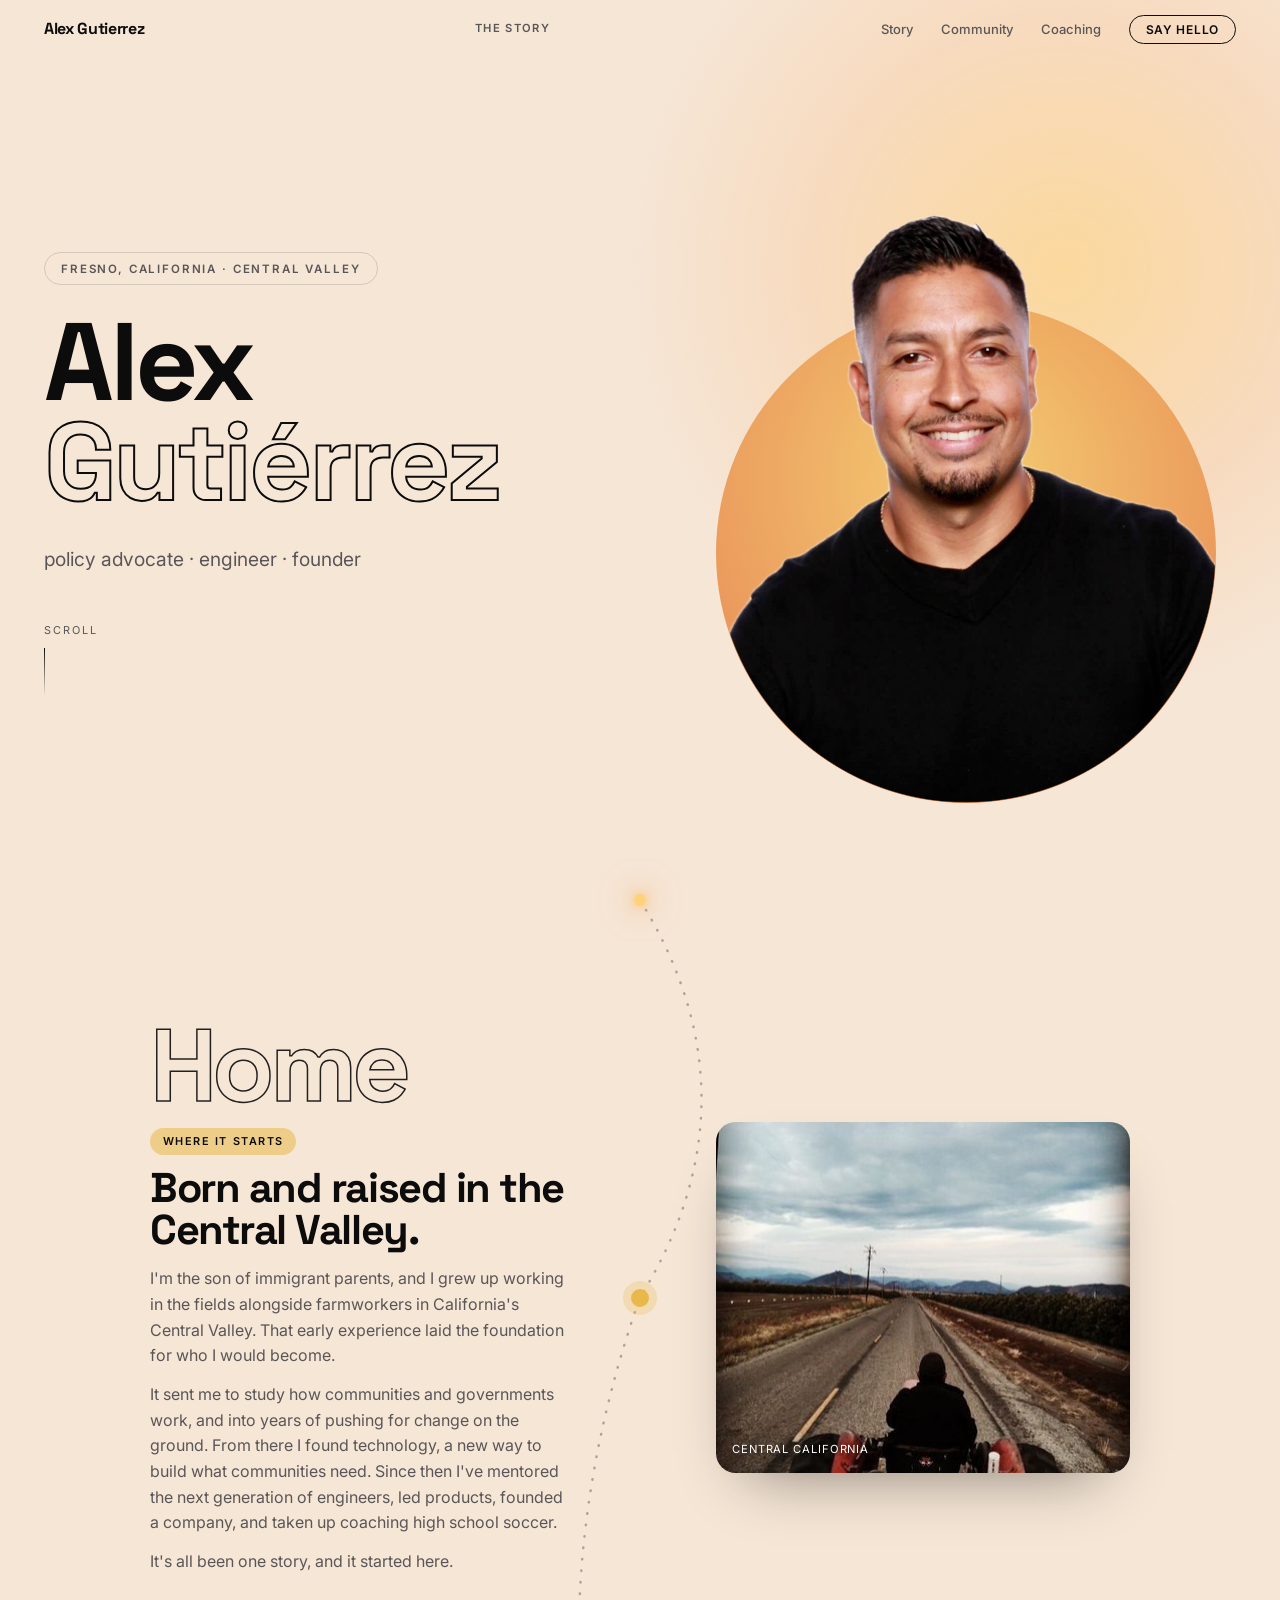
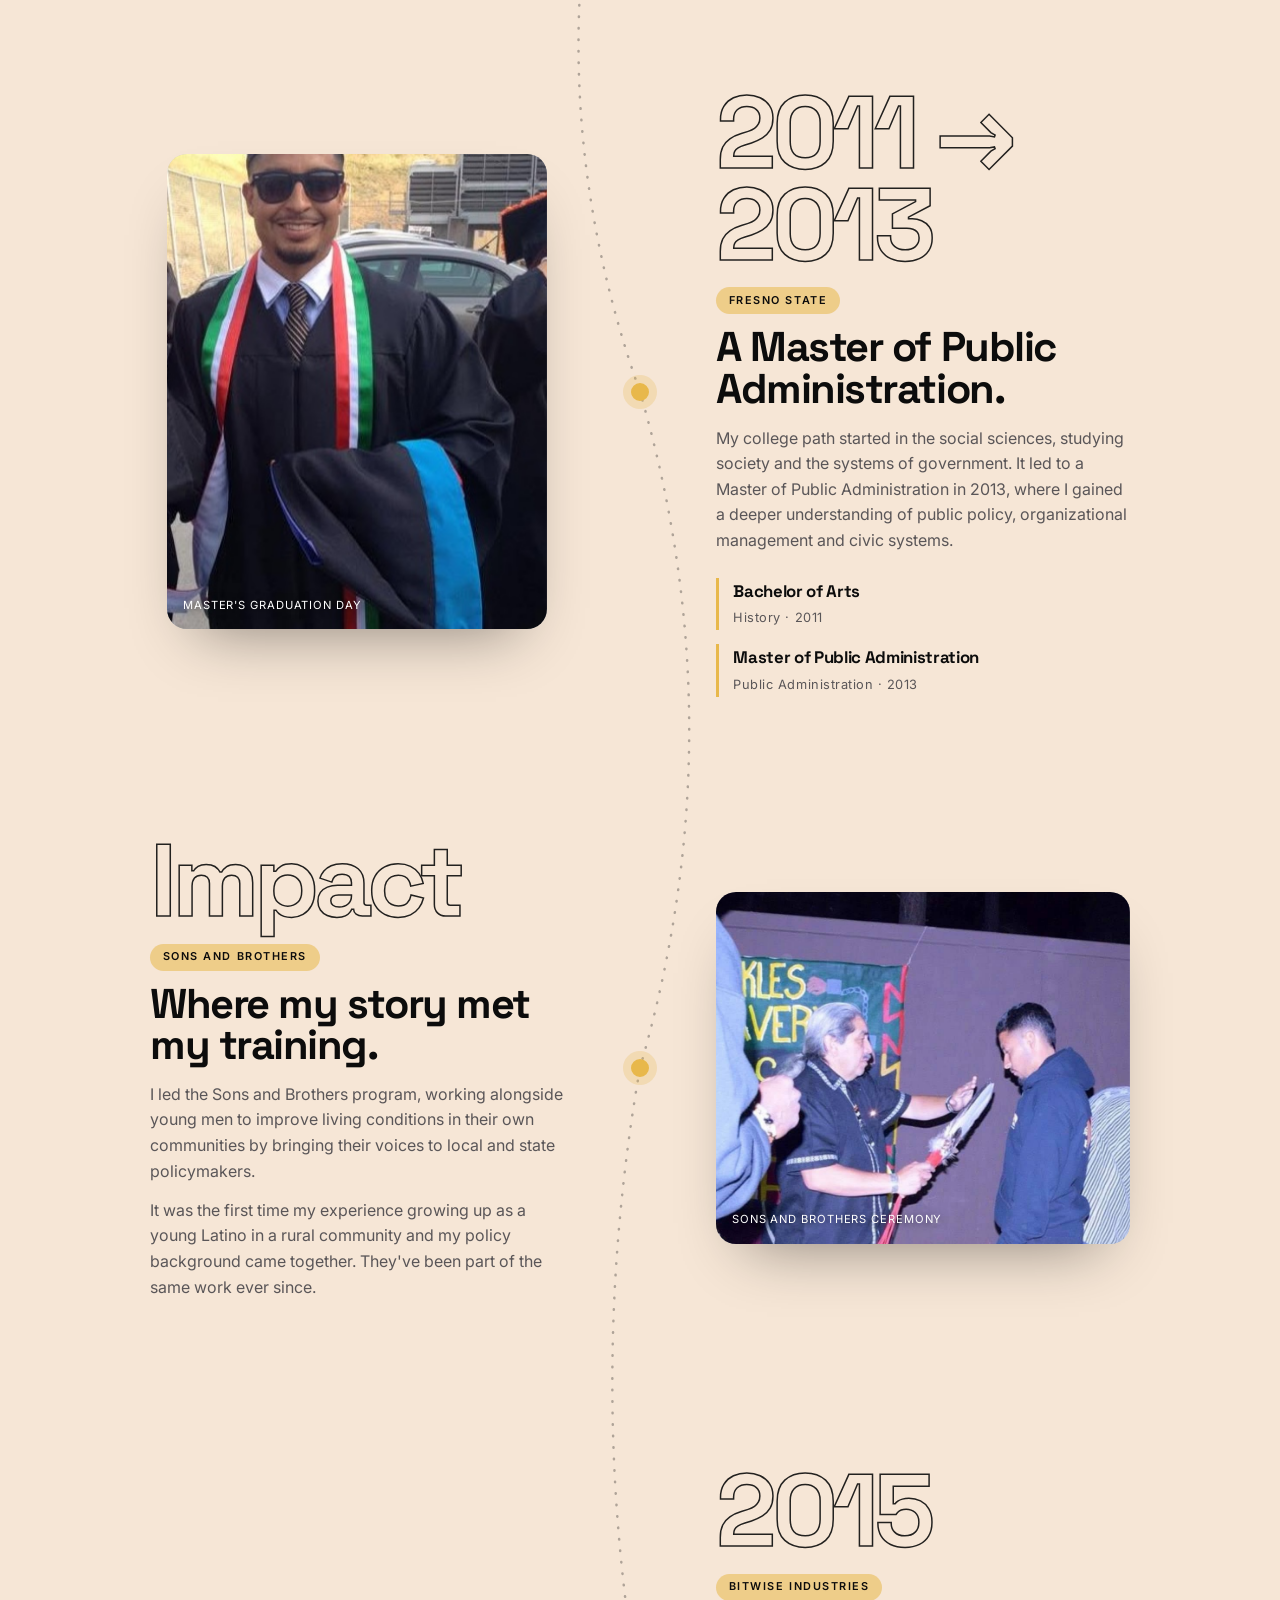
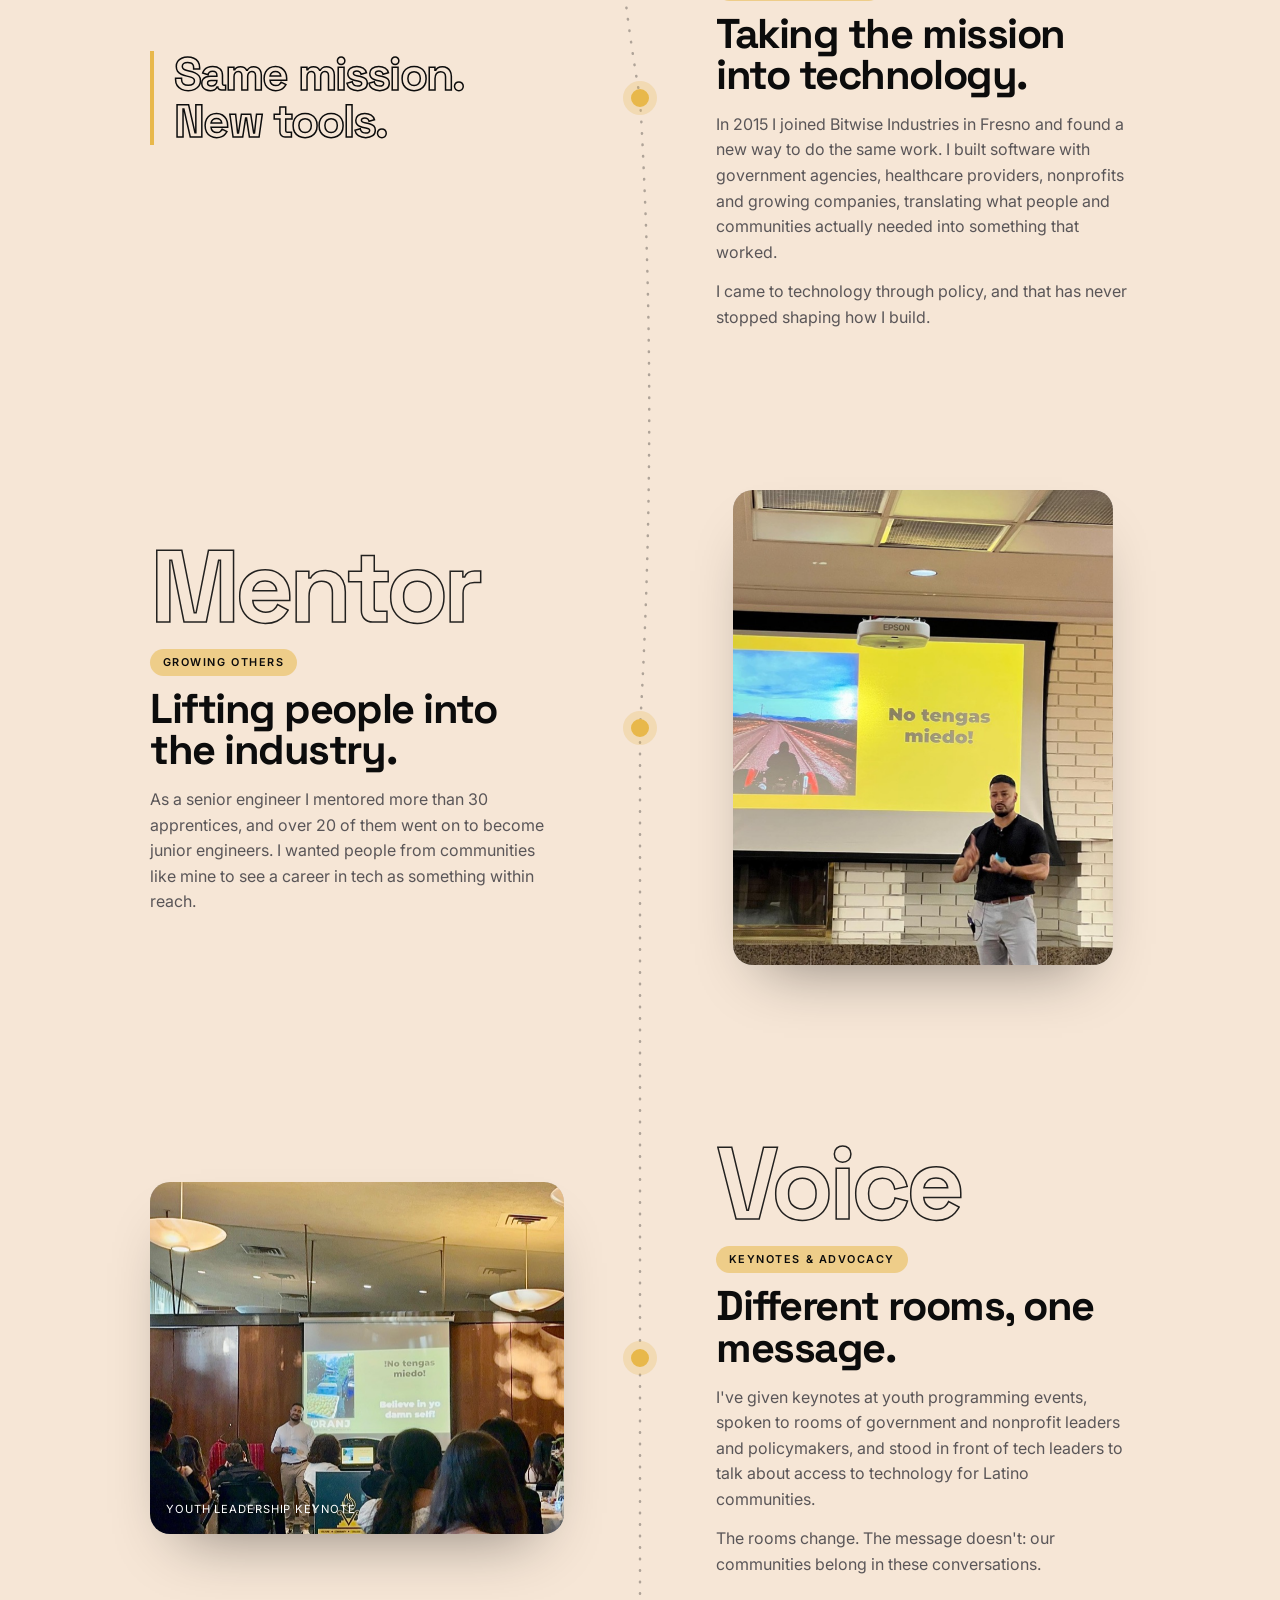
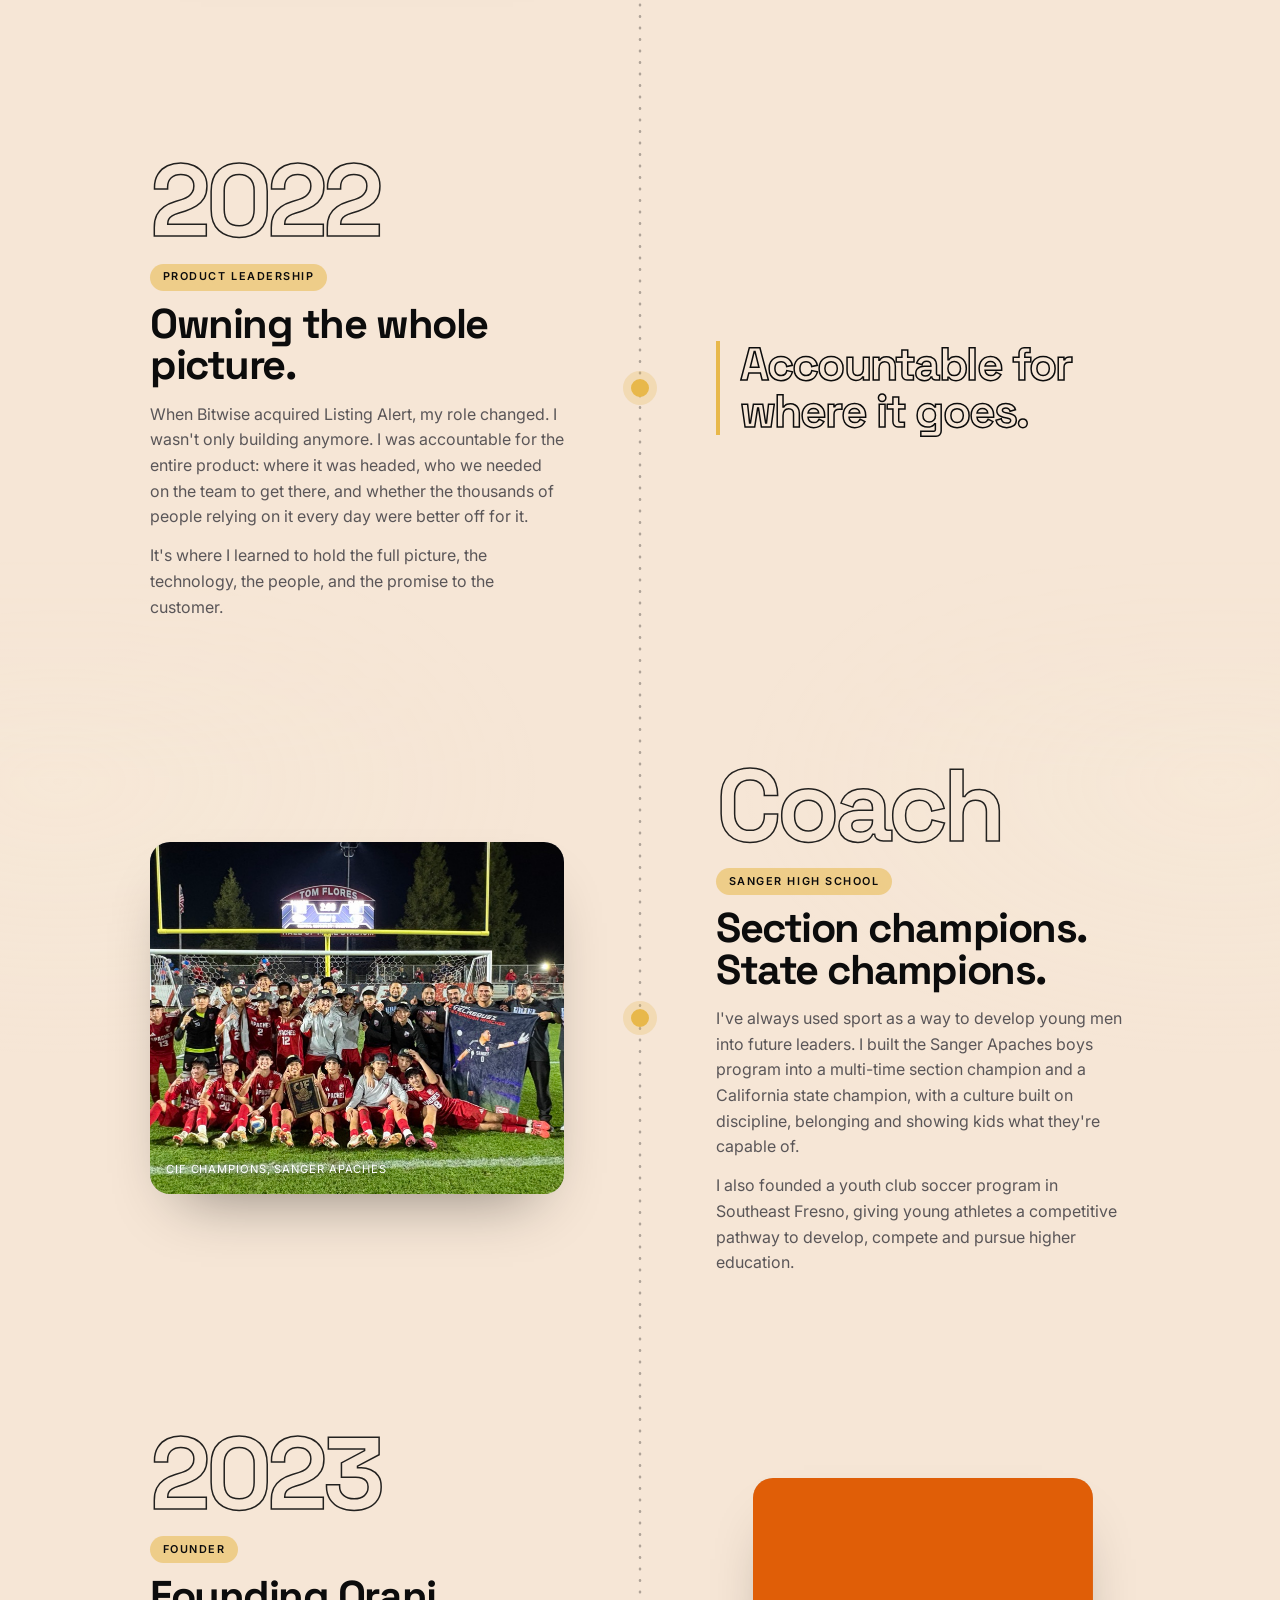
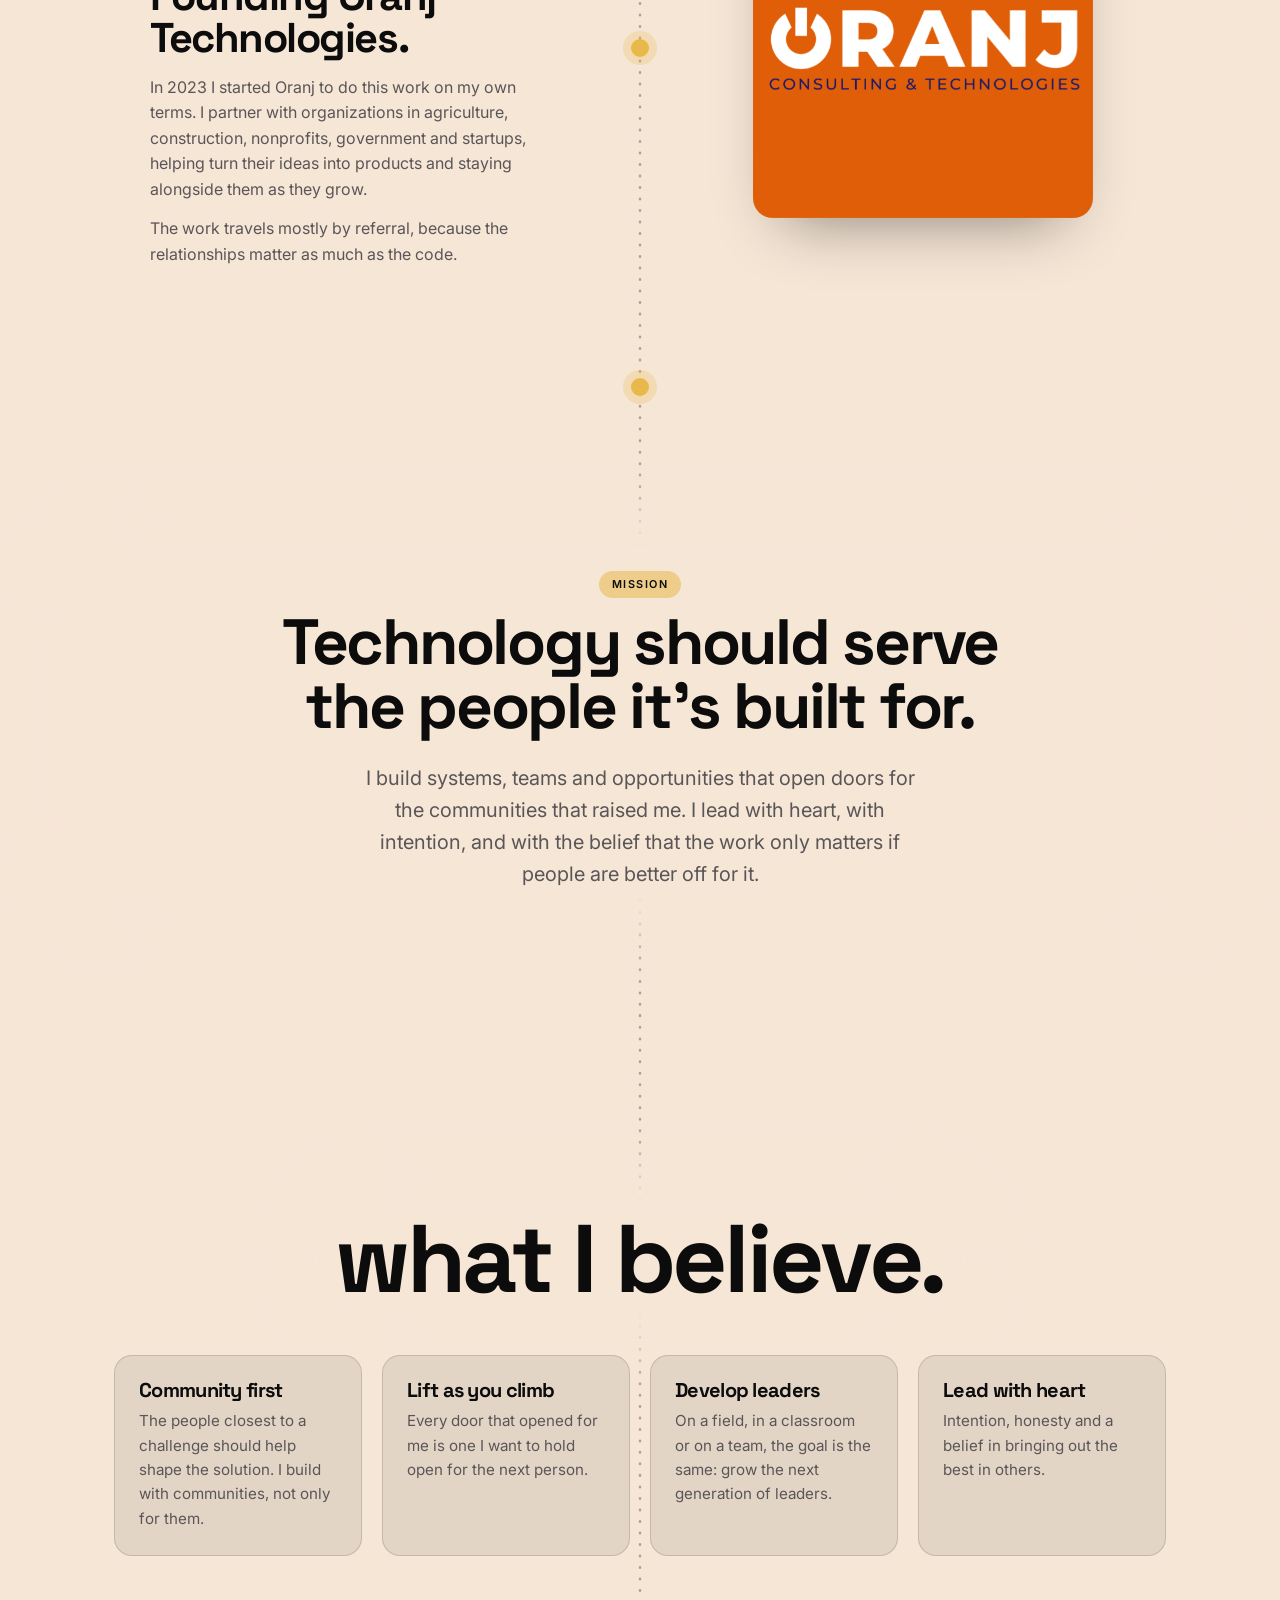
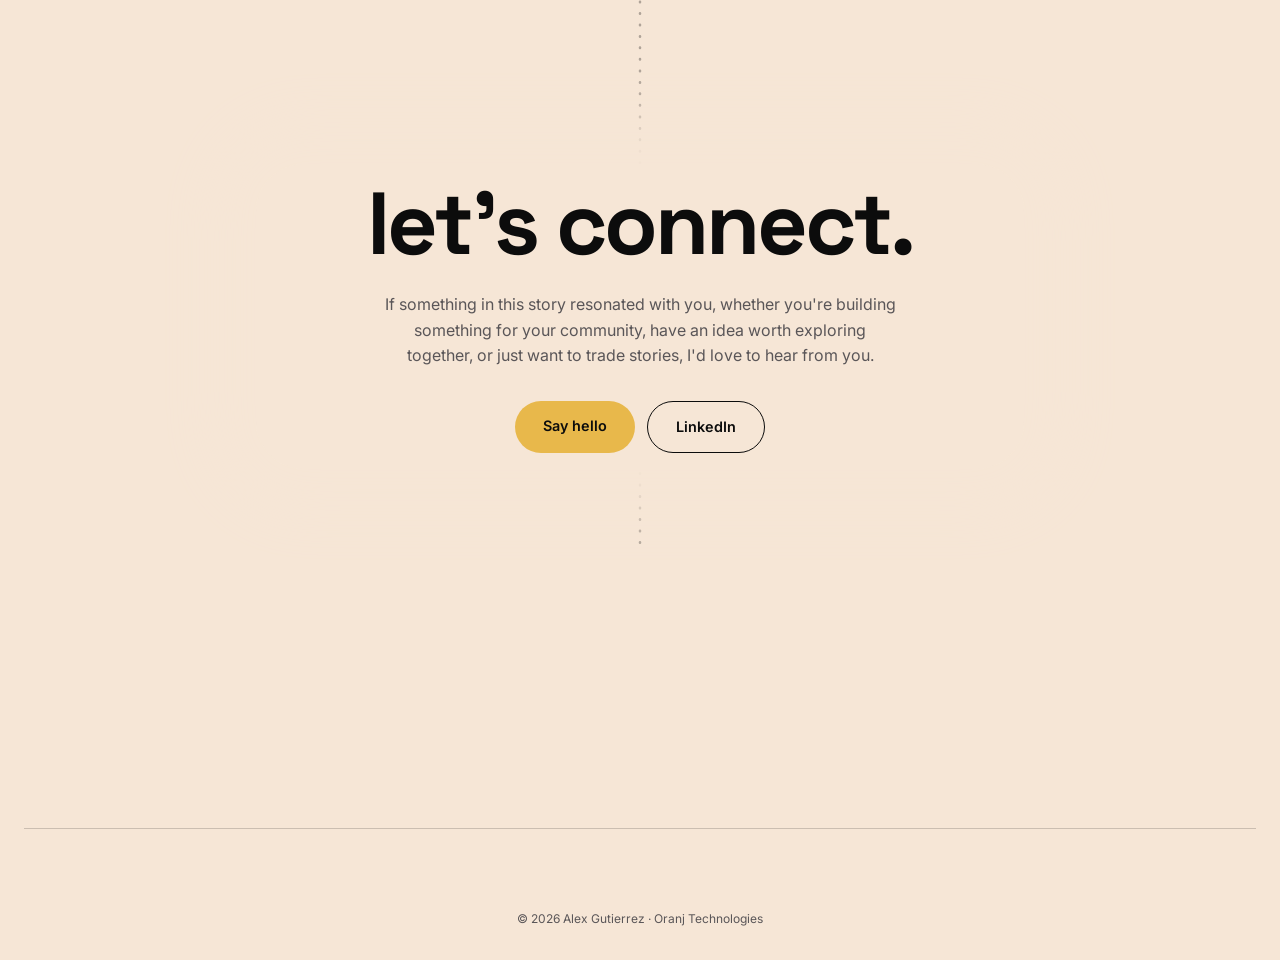
==== commit 5509ecbb: "Speaking chapter: single keynote photo instead of layered collage Co-Authored-By: Claude Opus 5.5 <n" ====
--- a/index.html
+++ b/index.html
@@ -108,11 +108,6 @@
     .chapter.solo .text, .bring-title, .contact-inner { background: var(--bg); box-shadow: 0 0 50px 44px var(--bg); border-radius: 48px; }
     .bring-title { width: fit-content; margin-left: auto; margin-right: auto; }
 
-    /* speaking collage */
-    .photo-stack { position: relative; padding-bottom: 14%; }
-    .photo-stack .photo.inset { position: absolute; width: 46%; aspect-ratio: 1; right: -4%; bottom: 0; border: 4px solid var(--bg); box-shadow: 0 24px 50px -20px rgba(0,0,0,.6); }
-    .photo-stack .photo.inset img { height: 100%; }
-    .photo-stack > .photo:first-child .photo-cap { top: .9rem; bottom: auto; }
 
     /* closing sunrise: the road ends here */
     .contact { padding-bottom: 0; }
@@ -374,10 +369,7 @@
         <p>The rooms change. The message doesn't: our communities belong in these conversations.</p>
       </div>
       <div class="media">
-        <div class="photo-stack">
-          <div class="photo zoomable"><img src="images/alex-clylp-2-p-800.jpg" data-full="images/alex-clylp-2.jpg" alt="Alex giving a keynote at the Chicano Latino Youth Leadership Project" loading="lazy" tabindex="0" data-parallax><span class="photo-cap">Youth leadership keynote</span></div>
-          <div class="photo inset zoomable"><img src="images/IMG_AEF038AA2735-1-p-500.jpeg" data-full="images/IMG_AEF038AA2735-1.jpeg" alt="Alex speaking at a public meeting" loading="lazy" tabindex="0"></div>
-        </div>
+        <div class="photo zoomable"><img src="images/alex-clylp-2-p-800.jpg" data-full="images/alex-clylp-2.jpg" alt="Alex giving a keynote at the Chicano Latino Youth Leadership Project" loading="lazy" tabindex="0" data-parallax><span class="photo-cap">Youth leadership keynote</span></div>
       </div>
     </section>
 
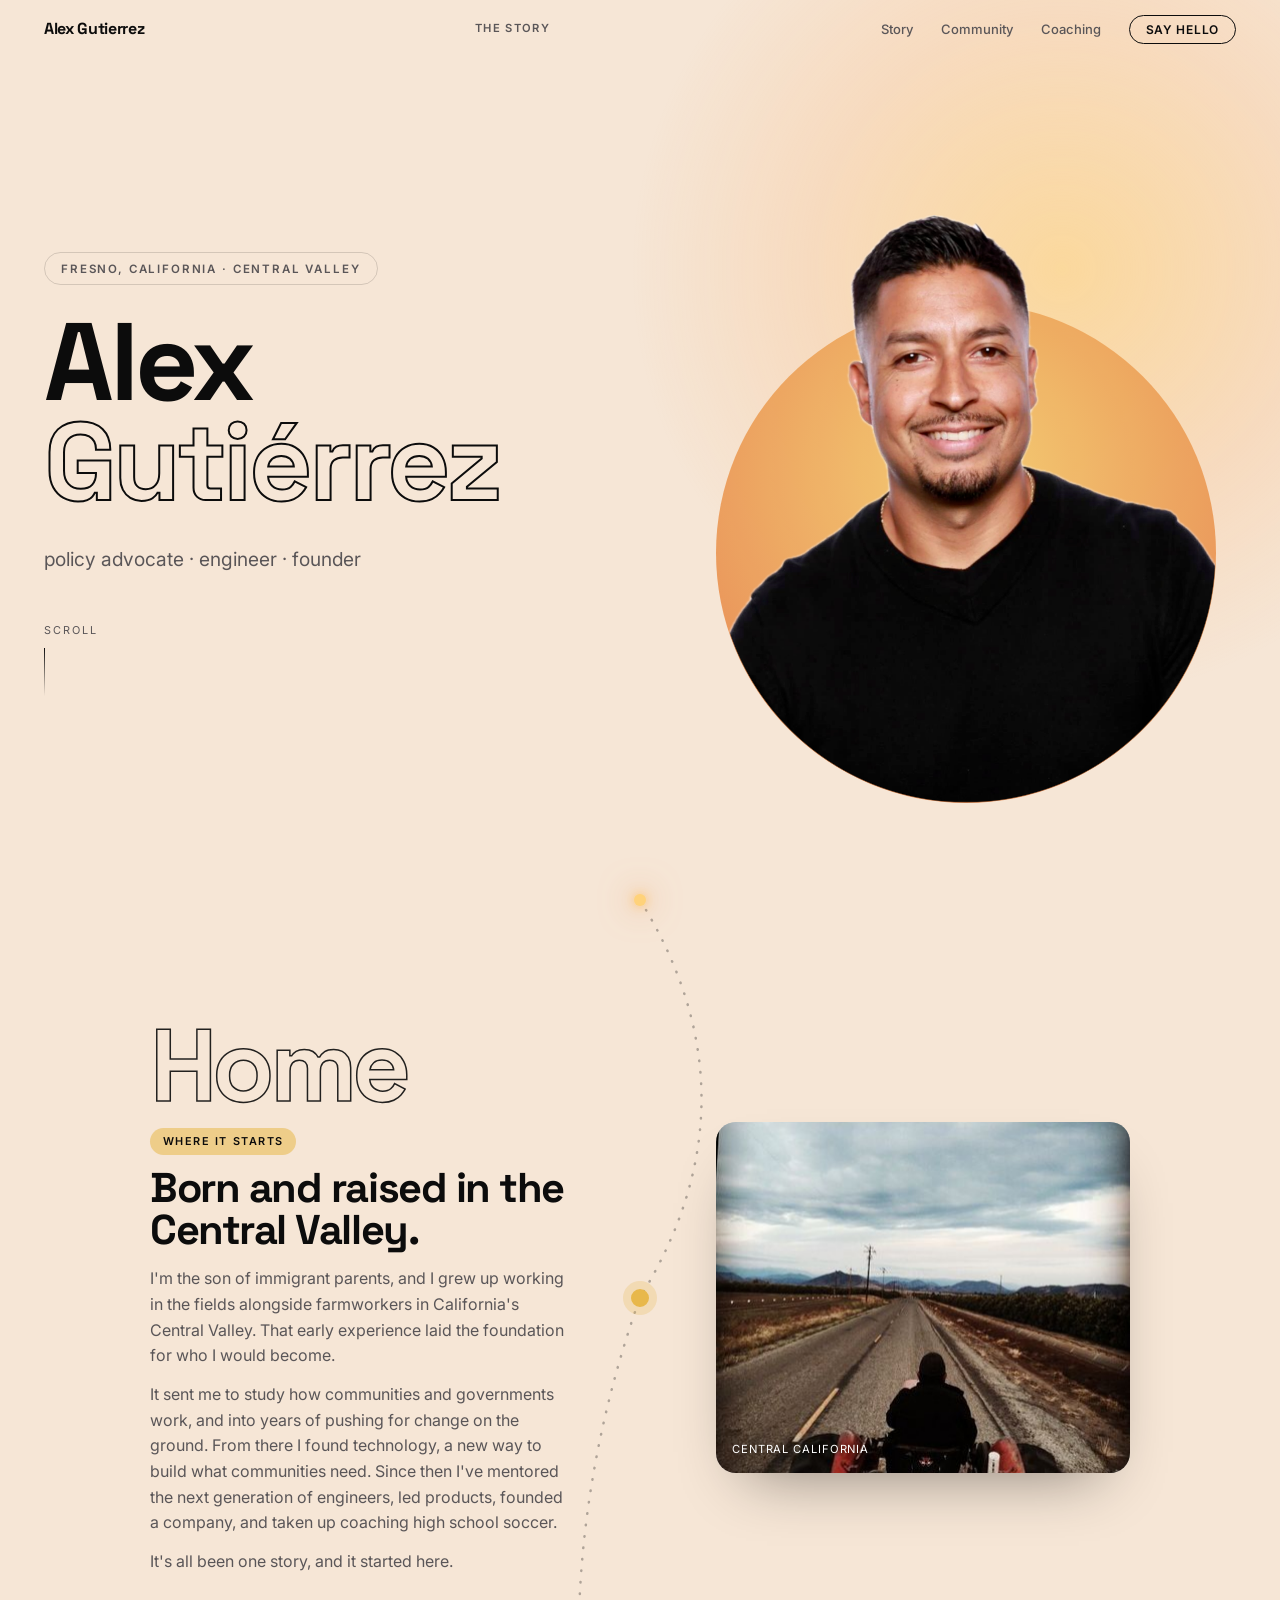
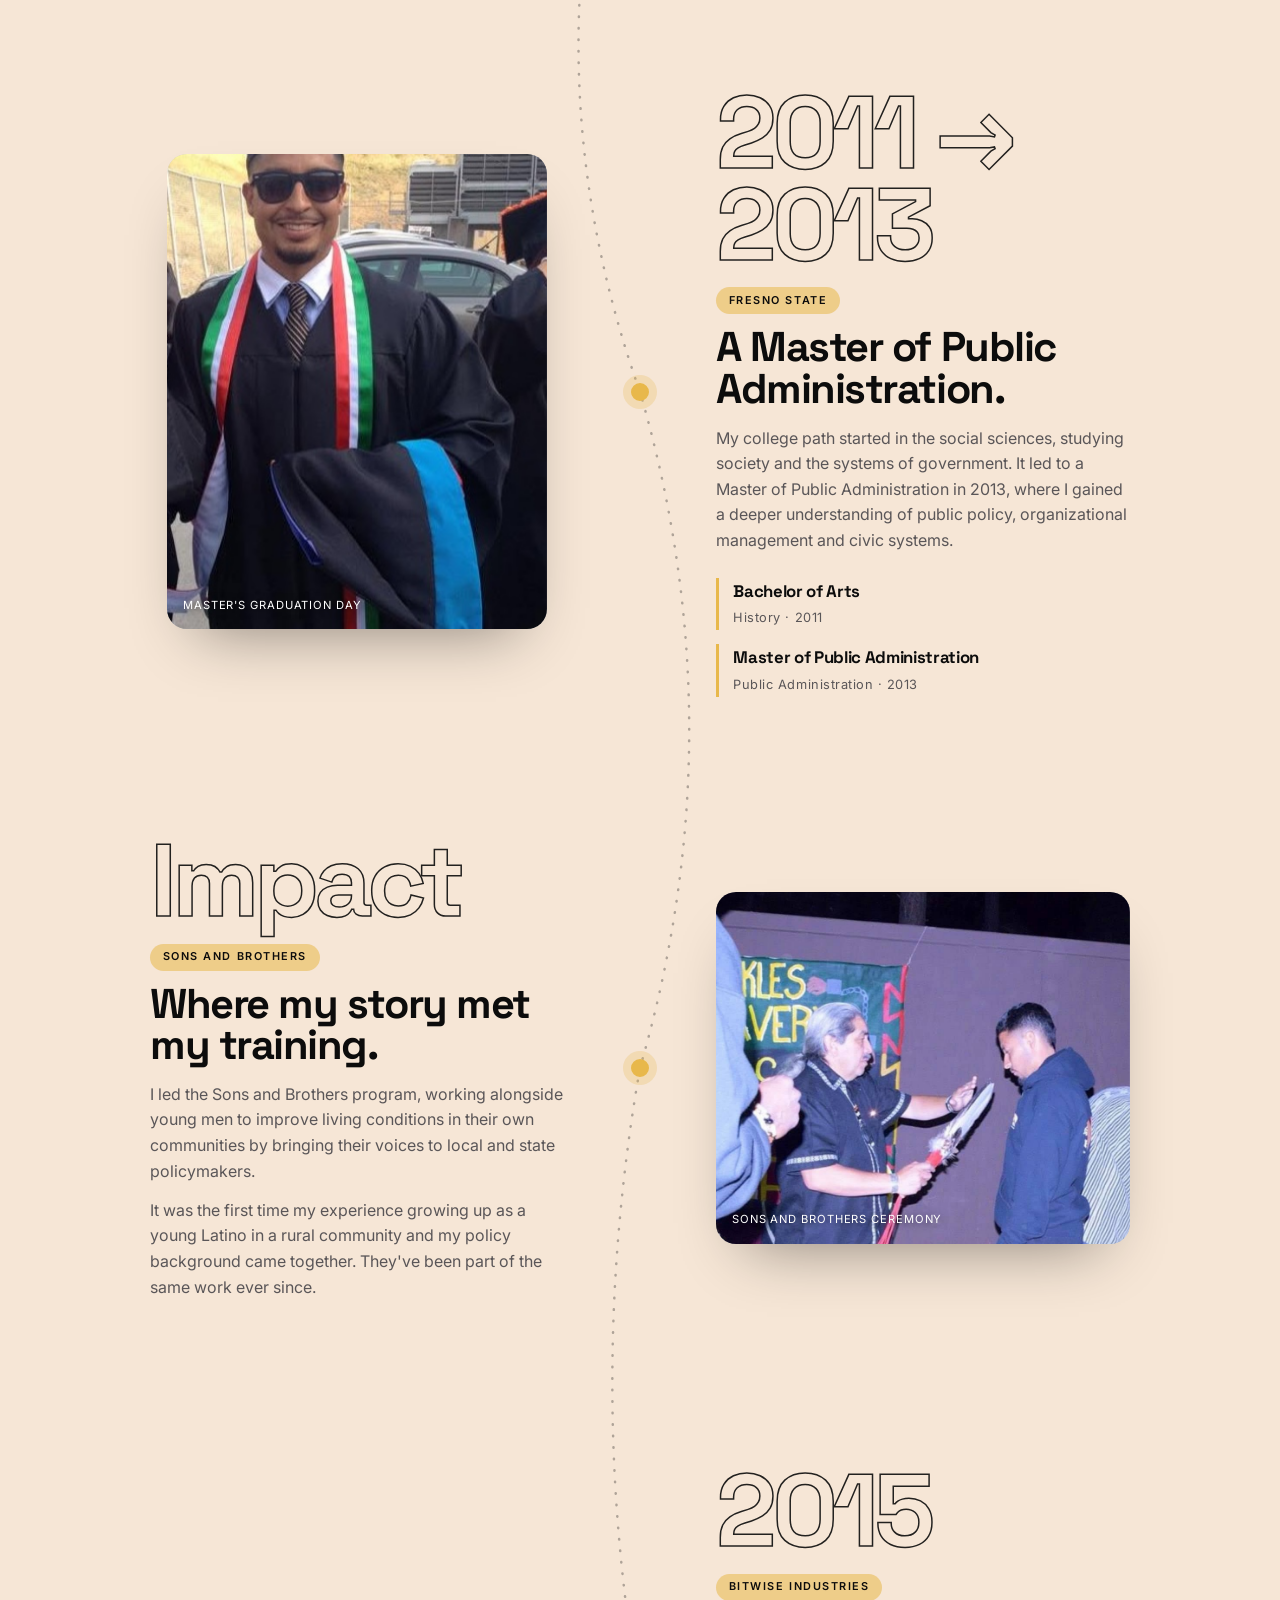
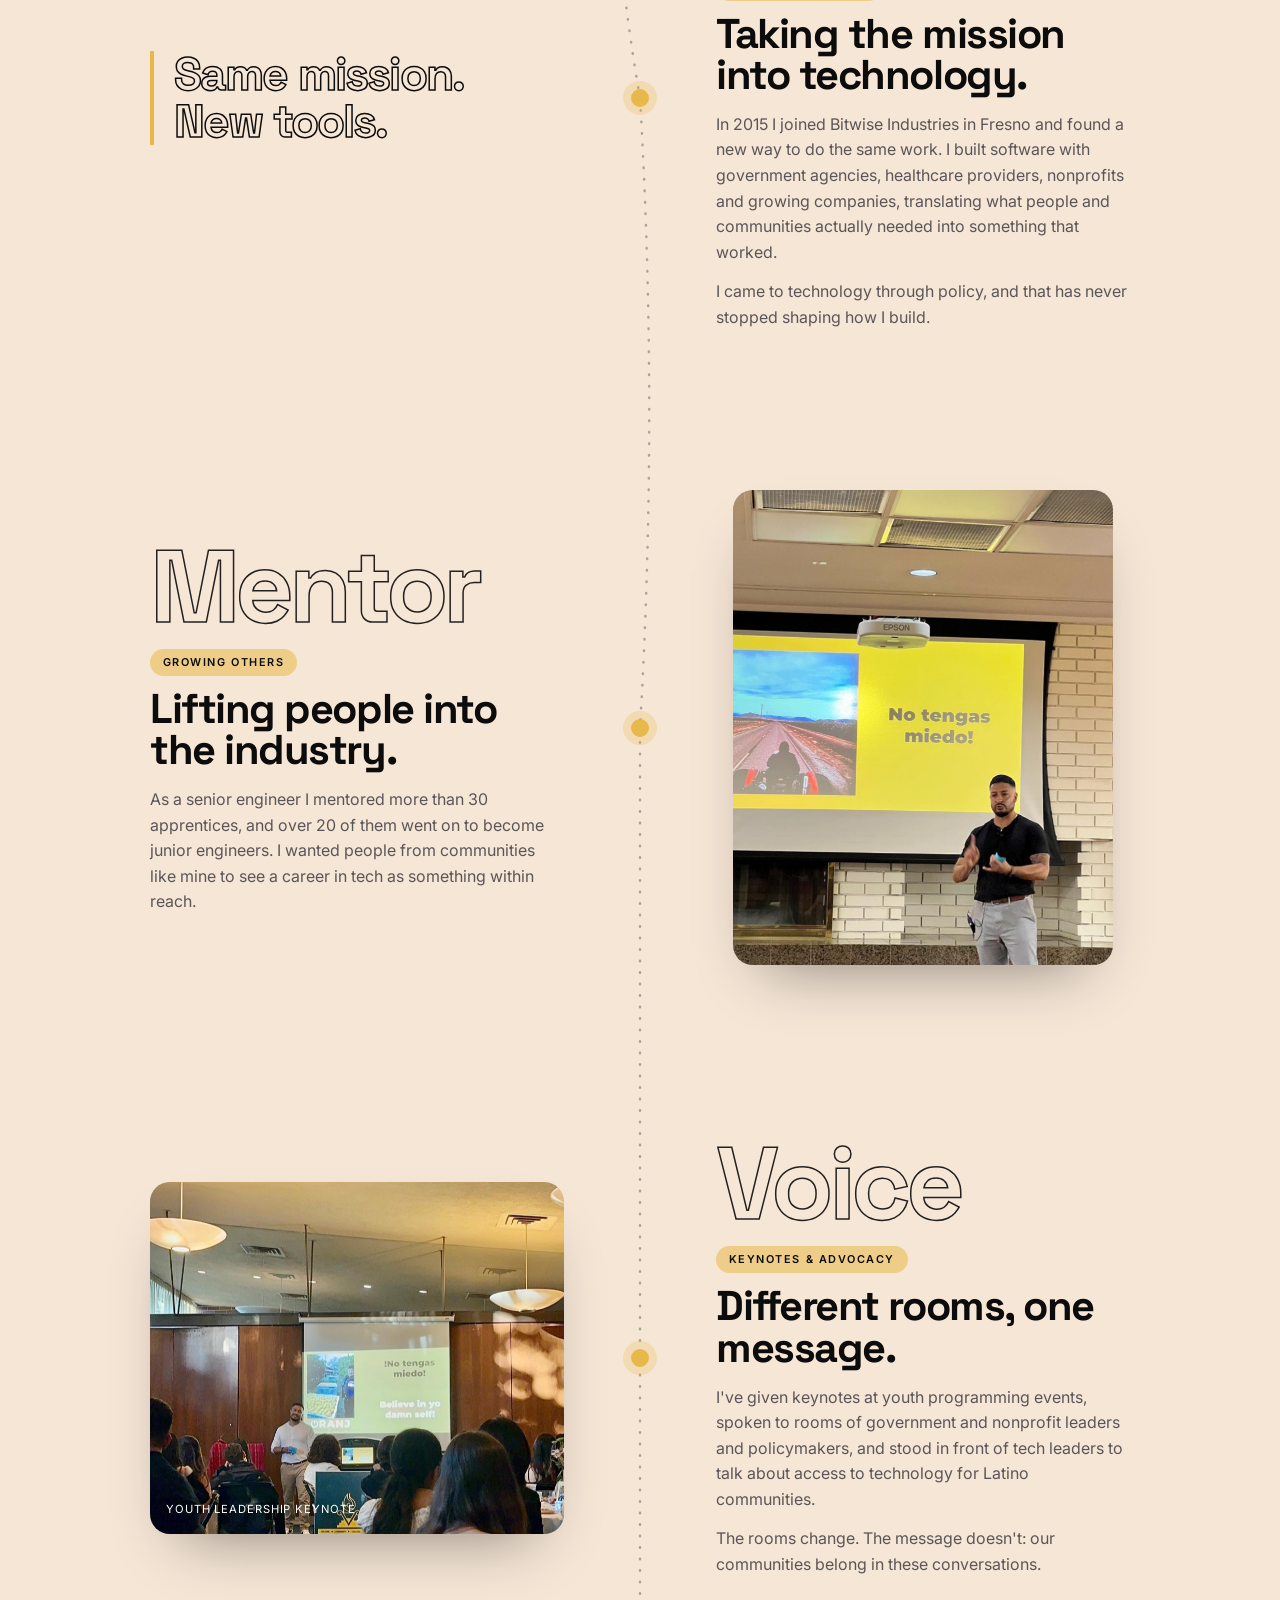
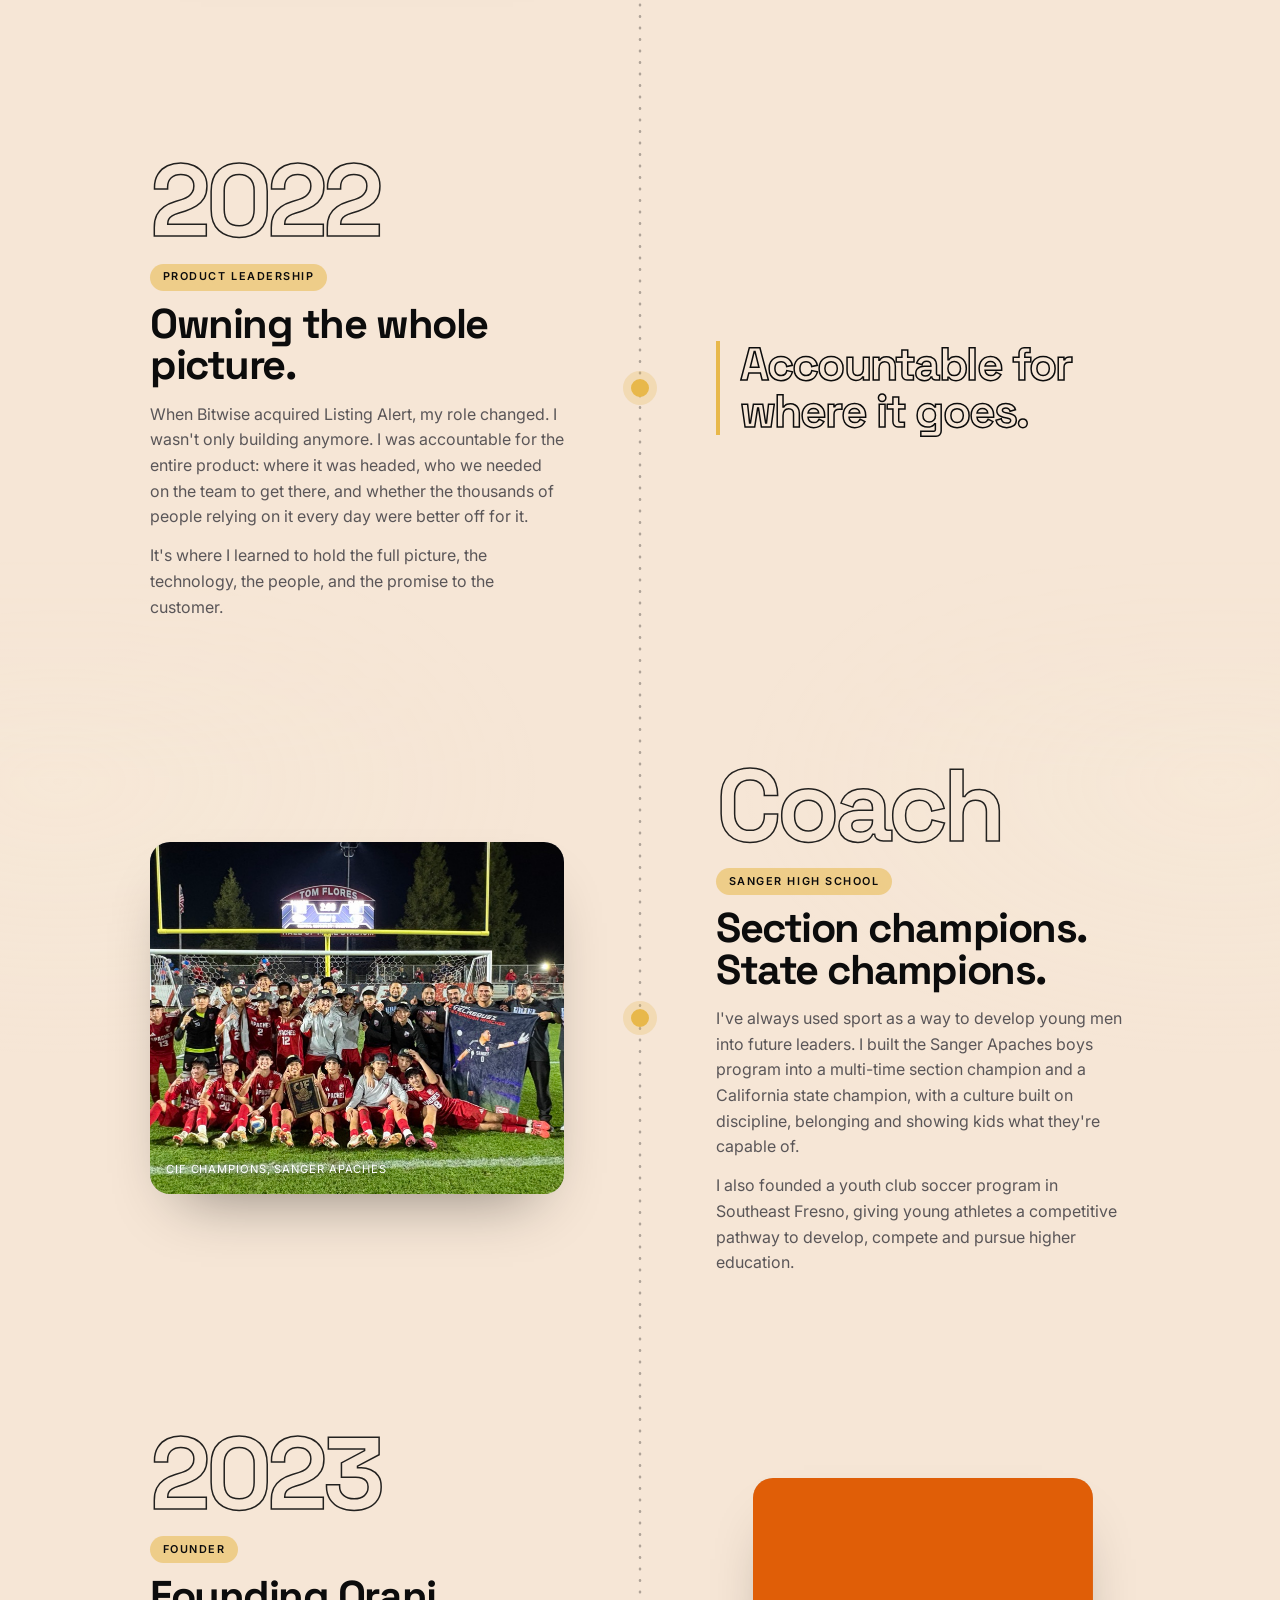
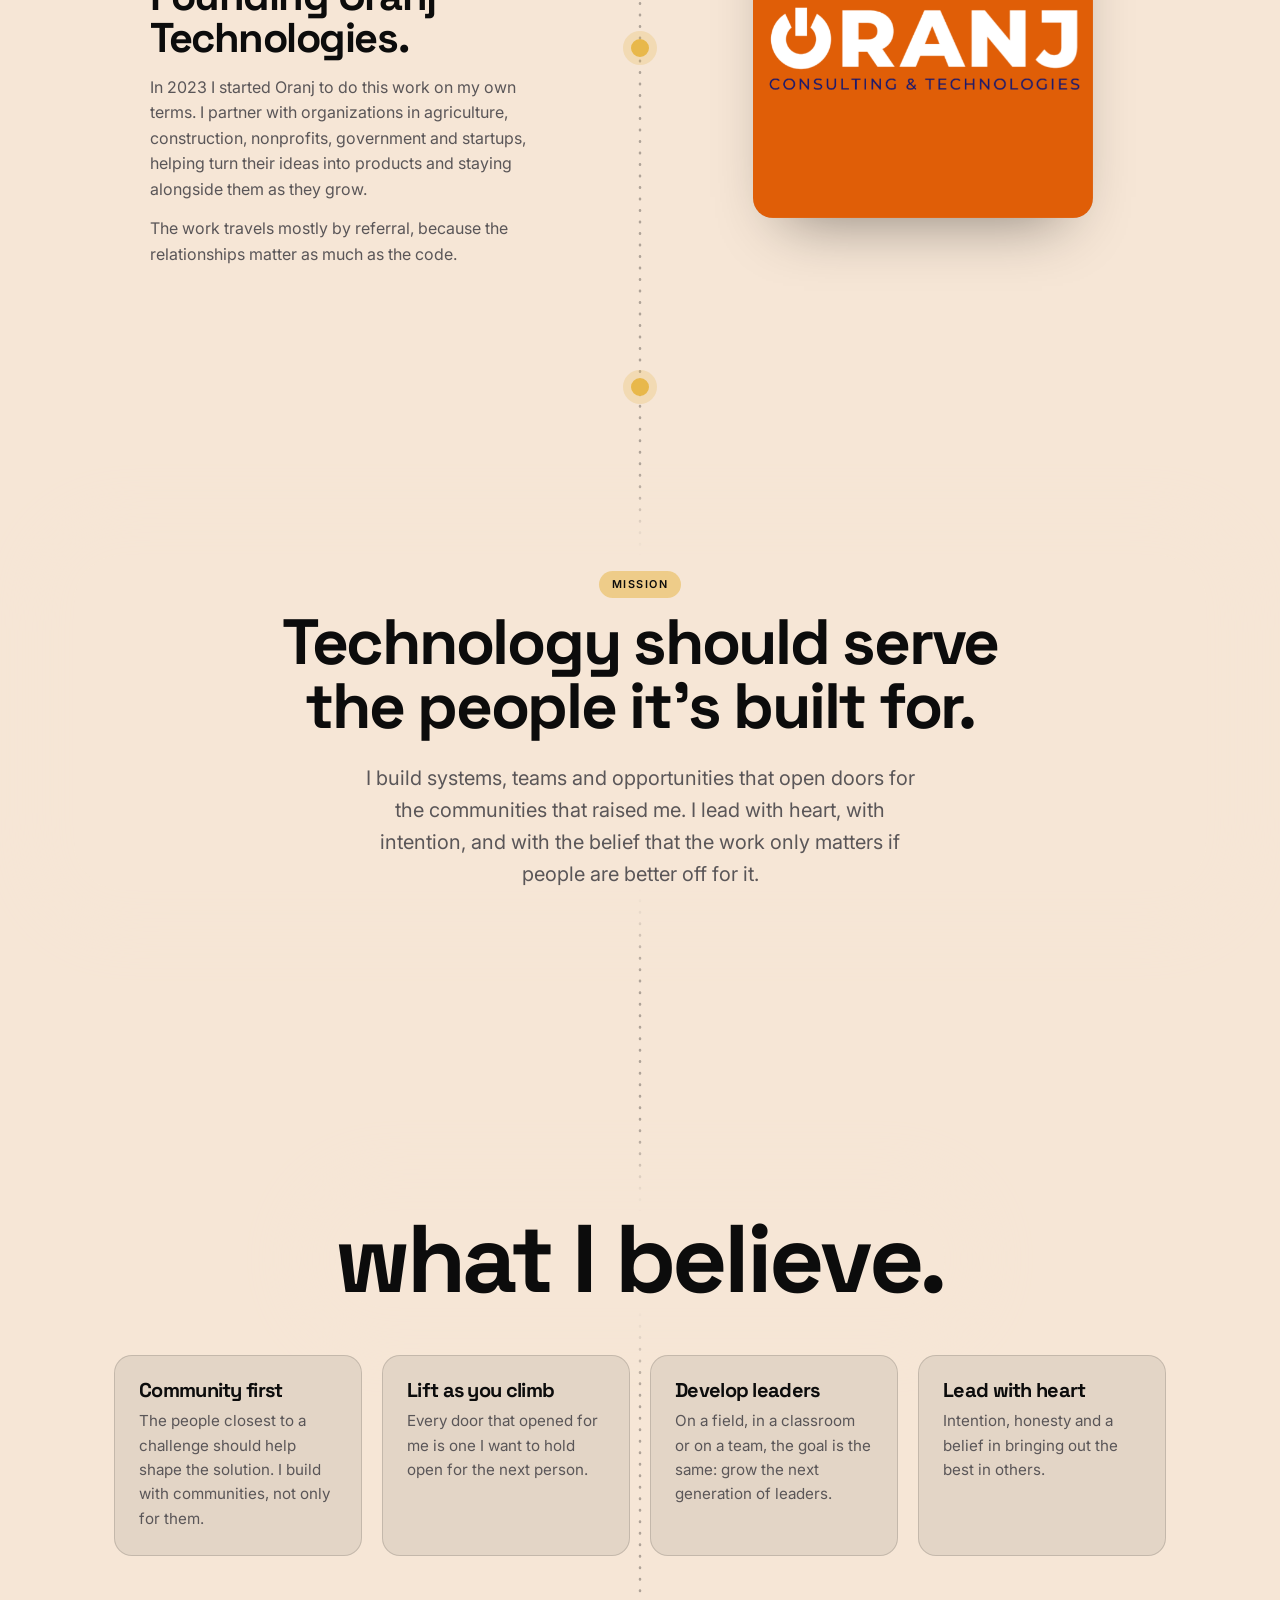
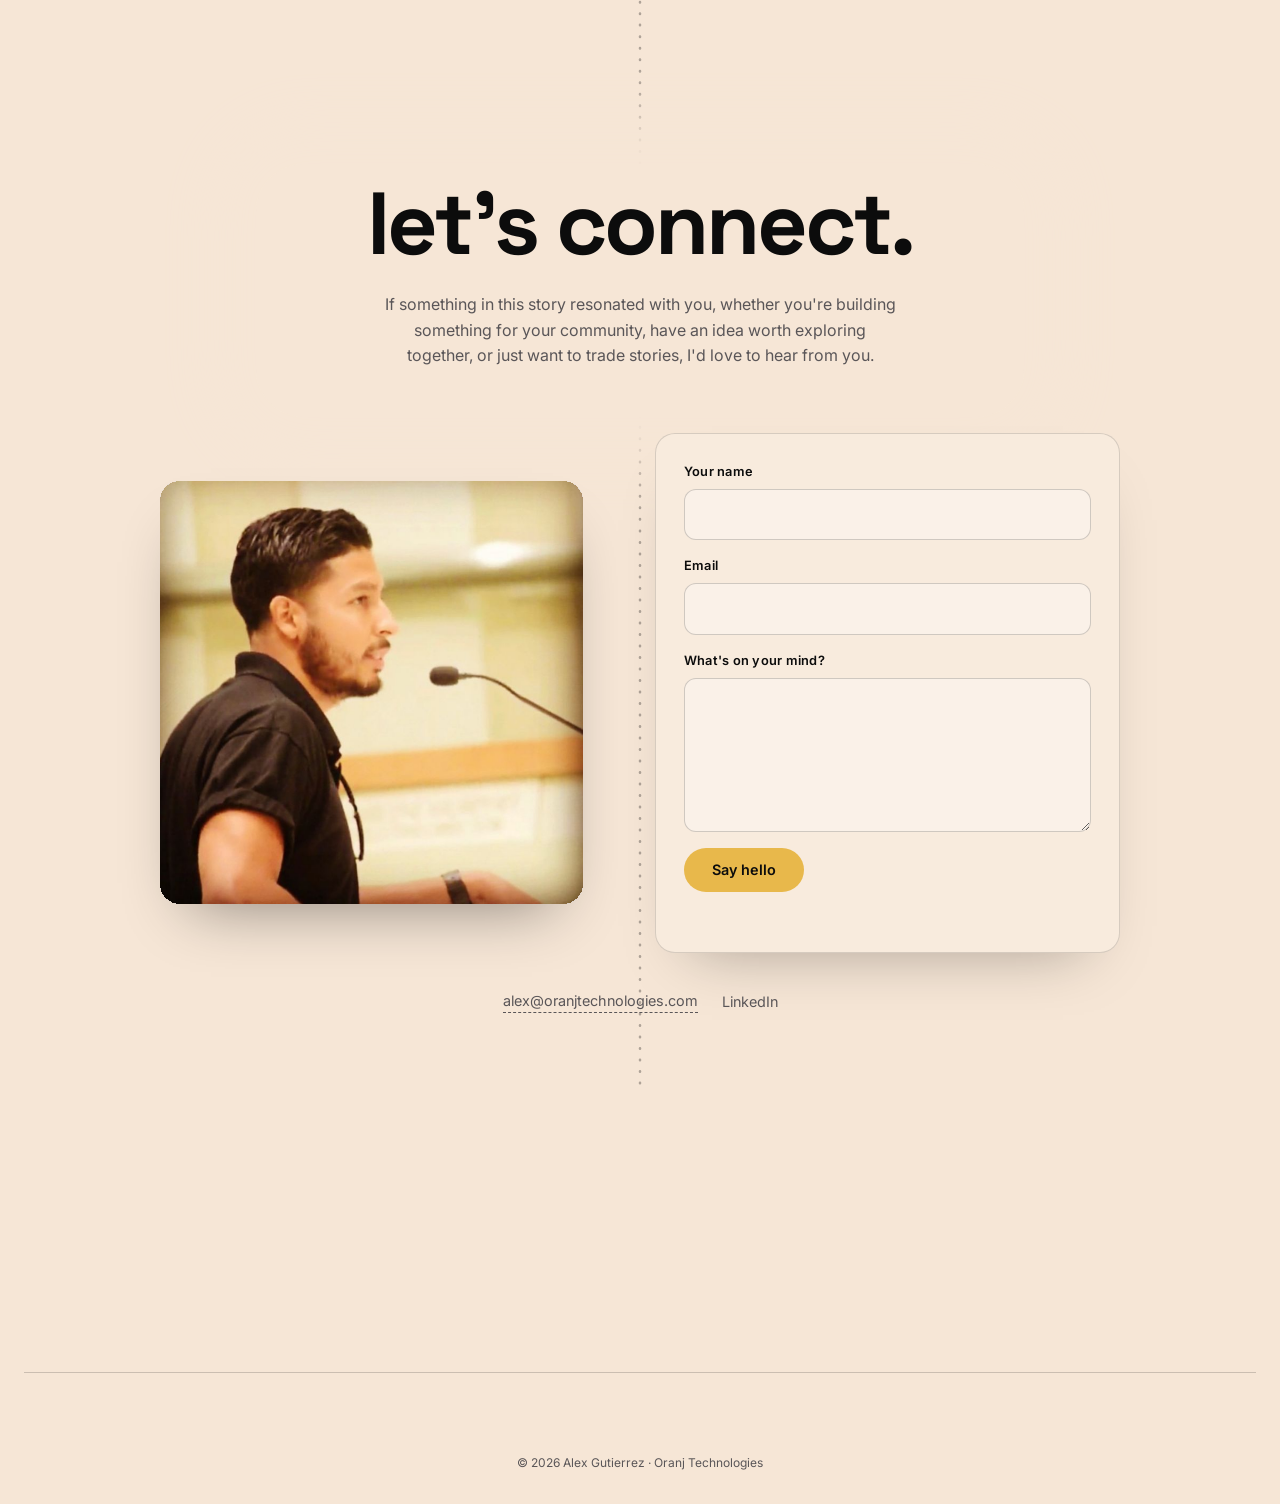
==== commit 324516c0: "Say hello: Web3Forms contact form with photo, copy-email fallback, booking link slot Co-Authored-By:" ====
--- a/index.html
+++ b/index.html
@@ -196,7 +196,30 @@
     .reveal { opacity: 0; transform: translateY(28px); transition: opacity .8s ease, transform .9s cubic-bezier(.2,.8,.2,1); }
     .reveal.in { opacity: 1; transform: none; }
     .bring-item:nth-child(2) { transition-delay: .08s; } .bring-item:nth-child(3) { transition-delay: .16s; } .bring-item:nth-child(4) { transition-delay: .24s; }
-    .contact .chips { max-width: 760px; margin: 0 auto 2rem; }
+    /* connect: photo + form */
+    .connect { max-width: 960px; margin: 1rem auto 0; display: grid; grid-template-columns: 1fr 1.1fr; gap: 4.5rem; align-items: center; text-align: left; }
+    .connect-photo { aspect-ratio: 1; }
+    .connect-photo img { height: 100%; }
+    .connect-card { background: color-mix(in srgb, var(--bg) 82%, #fff); border: 1px solid var(--line); border-radius: 20px; padding: 1.75rem; box-shadow: 0 30px 60px -36px rgba(0,0,0,.35); }
+    .connect-form { display: grid; gap: 1rem; }
+    .connect-form label { display: grid; gap: .4rem; font-size: .8rem; font-weight: 600; letter-spacing: .02em; color: var(--ink); }
+    .connect-form input, .connect-form textarea { font: inherit; font-size: 1rem; font-weight: 400; color: var(--ink); background: color-mix(in srgb, var(--bg) 55%, #fff); border: 1px solid color-mix(in srgb, var(--ink) 18%, transparent); border-radius: 12px; padding: .75rem .9rem; width: 100%; transition: border-color .2s, box-shadow .2s; }
+    .connect-form textarea { resize: vertical; min-height: 7.5rem; }
+    .connect-form input:focus, .connect-form textarea:focus { outline: none; border-color: var(--amber); box-shadow: 0 0 0 3px color-mix(in srgb, var(--amber) 35%, transparent); }
+    .connect-form .btn { justify-self: start; border: 0; cursor: pointer; font-family: inherit; }
+    .connect-form .btn[disabled] { opacity: .6; cursor: progress; transform: none; }
+    .hp { position: absolute; left: -9999px; width: 1px; height: 1px; opacity: 0; }
+    .form-status { font-size: .85rem; color: var(--muted); min-height: 1.2em; margin: 0 !important; max-width: none !important; }
+    .form-status.err { color: #B3402F; }
+    .connect-thanks { padding: 2.5rem .5rem; text-align: center; }
+    .connect-thanks:focus { outline: none; }
+    .connect-thanks h3 { font-size: 1.8rem; margin-bottom: .75rem; }
+    .connect-thanks p { margin: 0 auto !important; }
+    .connect-alt { margin-top: 2.25rem; display: grid; gap: .9rem; justify-items: center; font-size: .9rem; }
+    .book-link { font-weight: 600; border-bottom: 2px solid var(--amber); padding-bottom: 2px; }
+    .alt-row { display: flex; gap: 1.5rem; align-items: center; color: var(--muted); flex-wrap: wrap; justify-content: center; }
+    .alt-row a:hover, .copy-email:hover { color: var(--ink); }
+    .copy-email { font: inherit; color: inherit; background: none; border: 0; cursor: pointer; padding: 0; border-bottom: 1px dashed currentColor; }
     .cta-row { display: flex; gap: .75rem; justify-content: center; flex-wrap: wrap; }
     .btn.ghost { margin-left: 0; }
 
@@ -217,6 +240,9 @@
       .mission h2 { margin-left: 0; }
       .pull { font-size: 2.1rem; }
       .hero { padding: 5.5rem 0 3rem; }
+      .connect { grid-template-columns: 1fr; gap: 1.75rem; }
+      .connect-photo { aspect-ratio: 4 / 3; }
+      .connect-card { padding: 1.25rem; }
       .hero-inner { grid-template-columns: 1fr; gap: .5rem; text-align: center; }
       .hero-copy { padding: 2rem 0 0; }
       .hero-sub { margin: 1.25rem auto 0; }
@@ -443,10 +469,30 @@
     <div class="contact-inner">
       <h2>let's connect.</h2>
       <p>If something in this story resonated with you, whether you're building something for your community, have an idea worth exploring together, or just want to trade stories, I'd love to hear from you.</p>
-      <div class="cta-row">
-        <a class="btn" href="mailto:alex@oranjtechnologies.com?subject=Hello%20Alex">Say hello</a>
-        <a class="btn ghost" href="https://www.linkedin.com/in/alex-gutierrez-mpa-6ba8bb34/" target="_blank" rel="noopener">LinkedIn</a>
-      </div>
+    </div>
+    <div class="connect">
+      <div class="photo connect-photo zoomable"><img src="images/IMG_AEF038AA2735-1-p-800.jpeg" data-full="images/IMG_AEF038AA2735-1.jpeg" alt="Alex speaking at a public meeting" loading="lazy" tabindex="0"></div>
+      <div class="connect-card">
+        <form class="connect-form" id="connectForm">
+          <label>Your name<input type="text" name="name" autocomplete="name" required maxlength="120"></label>
+          <label>Email<input type="email" name="email" autocomplete="email" required maxlength="200"></label>
+          <label>What's on your mind?<textarea name="message" rows="5" required maxlength="5000"></textarea></label>
+          <input type="checkbox" name="botcheck" class="hp" tabindex="-1" autocomplete="off" aria-hidden="true">
+          <button class="btn" type="submit">Say hello</button>
+          <p class="form-status" id="formStatus" role="status" aria-live="polite"></p>
+        </form>
+        <div class="connect-thanks" id="connectThanks" hidden tabindex="-1">
+          <h3>Thank you<span id="thanksName"></span>.</h3>
+          <p>Your message is on its way. I'll get back to you soon.</p>
+        </div>
+      </div>
+    </div>
+    <div class="connect-alt">
+      <a class="book-link" id="bookLink" href="#" target="_blank" rel="noopener" hidden>Or book a time with me →</a>
+      <span class="alt-row">
+        <button type="button" class="copy-email" id="copyEmail" data-email="alex@oranjtechnologies.com">alex@oranjtechnologies.com</button>
+        <a href="https://www.linkedin.com/in/alex-gutierrez-mpa-6ba8bb34/" target="_blank" rel="noopener">LinkedIn</a>
+      </span>
     </div>
     <div class="horizon" id="horizon" aria-hidden="true"><div class="sunrise" id="sunrise"></div></div>
   </section>
@@ -630,6 +676,50 @@
         img.addEventListener('keydown', function (e) { if (e.key === 'Enter' || e.key === ' ') { e.preventDefault(); openZoom(img); } });
       });
 
+      // ── Say hello: Web3Forms submission, booking link, copy-email ──
+      var WEB3FORMS_KEY = '7f47a5f4-765b-4036-bf6e-f44a6b89c033';
+      var BOOKING_URL = ''; // Google Calendar appointment page; the link stays hidden until this is set
+      var bookLink = document.getElementById('bookLink');
+      if (BOOKING_URL) { bookLink.href = BOOKING_URL; bookLink.hidden = false; }
+
+      var form = document.getElementById('connectForm'), statusEl = document.getElementById('formStatus');
+      form.addEventListener('submit', function (e) {
+        e.preventDefault();
+        if (!form.reportValidity()) return;
+        var btn = form.querySelector('button[type=submit]'), fd = new FormData(form);
+        if (fd.get('botcheck')) return;
+        var name = String(fd.get('name') || '').trim();
+        btn.disabled = true; btn.textContent = 'Sending…';
+        statusEl.className = 'form-status'; statusEl.textContent = '';
+        fetch('https://api.web3forms.com/submit', {
+          method: 'POST',
+          headers: { 'Content-Type': 'application/json', Accept: 'application/json' },
+          body: JSON.stringify({
+            access_key: WEB3FORMS_KEY,
+            subject: 'New hello from alexgutierrez.tech' + (name ? ' — ' + name : ''),
+            from_name: 'alexgutierrez.tech',
+            name: name, email: fd.get('email'), message: fd.get('message'), replyto: fd.get('email')
+          })
+        }).then(function (r) { return r.json(); }).then(function (res) {
+          if (!res.success) throw new Error(res.message || 'failed');
+          document.getElementById('thanksName').textContent = name ? ', ' + name.split(' ')[0] : '';
+          form.hidden = true;
+          var t = document.getElementById('connectThanks'); t.hidden = false; t.focus({ preventScroll: true });
+        }).catch(function () {
+          btn.disabled = false; btn.textContent = 'Say hello';
+          statusEl.className = 'form-status err';
+          statusEl.textContent = "That didn't send. You can email me directly at alex@oranjtechnologies.com.";
+        });
+      });
+
+      var copyBtn = document.getElementById('copyEmail');
+      copyBtn.addEventListener('click', function () {
+        var email = copyBtn.dataset.email;
+        function done() { copyBtn.textContent = 'Copied to clipboard'; setTimeout(function () { copyBtn.textContent = email; }, 1800); }
+        if (navigator.clipboard && navigator.clipboard.writeText) navigator.clipboard.writeText(email).then(done, function () { location.href = 'mailto:' + email; });
+        else location.href = 'mailto:' + email;
+      });
+
       var ticking = false;
       function update() {
         ticking = false;
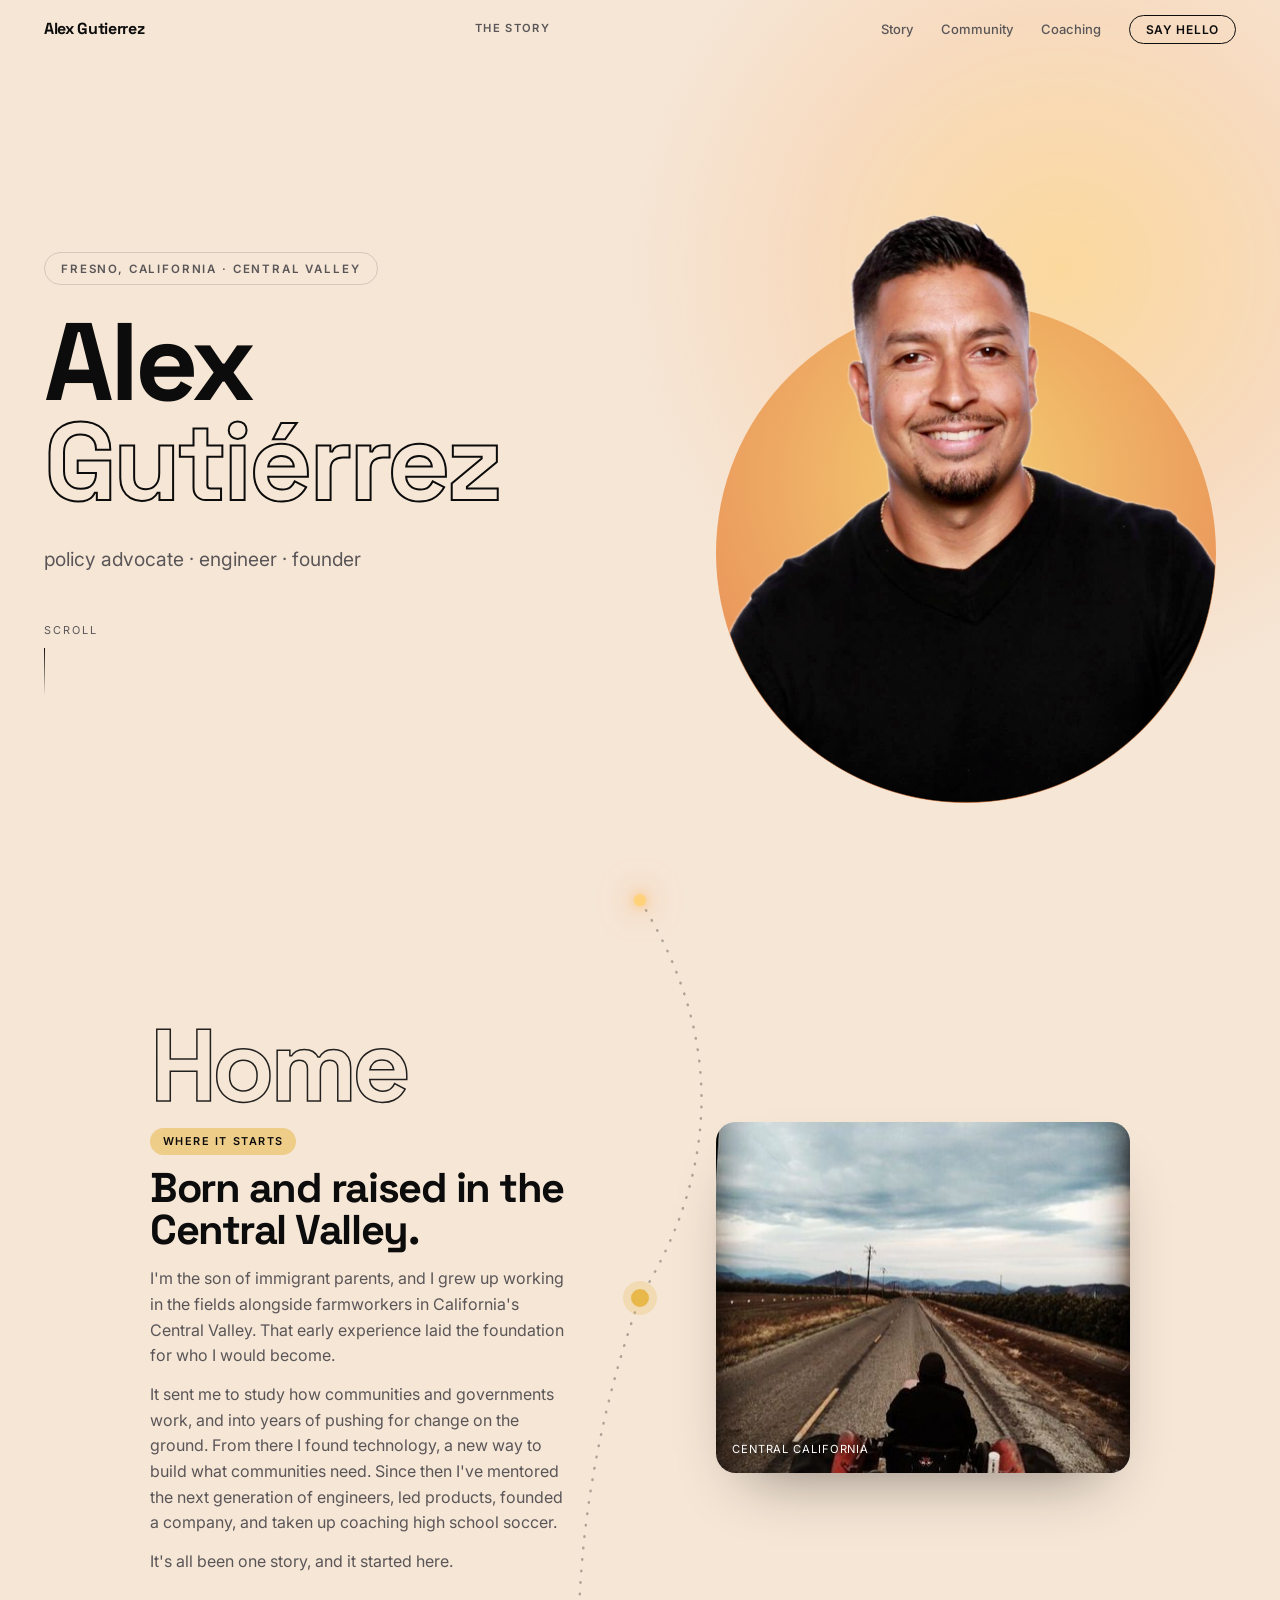
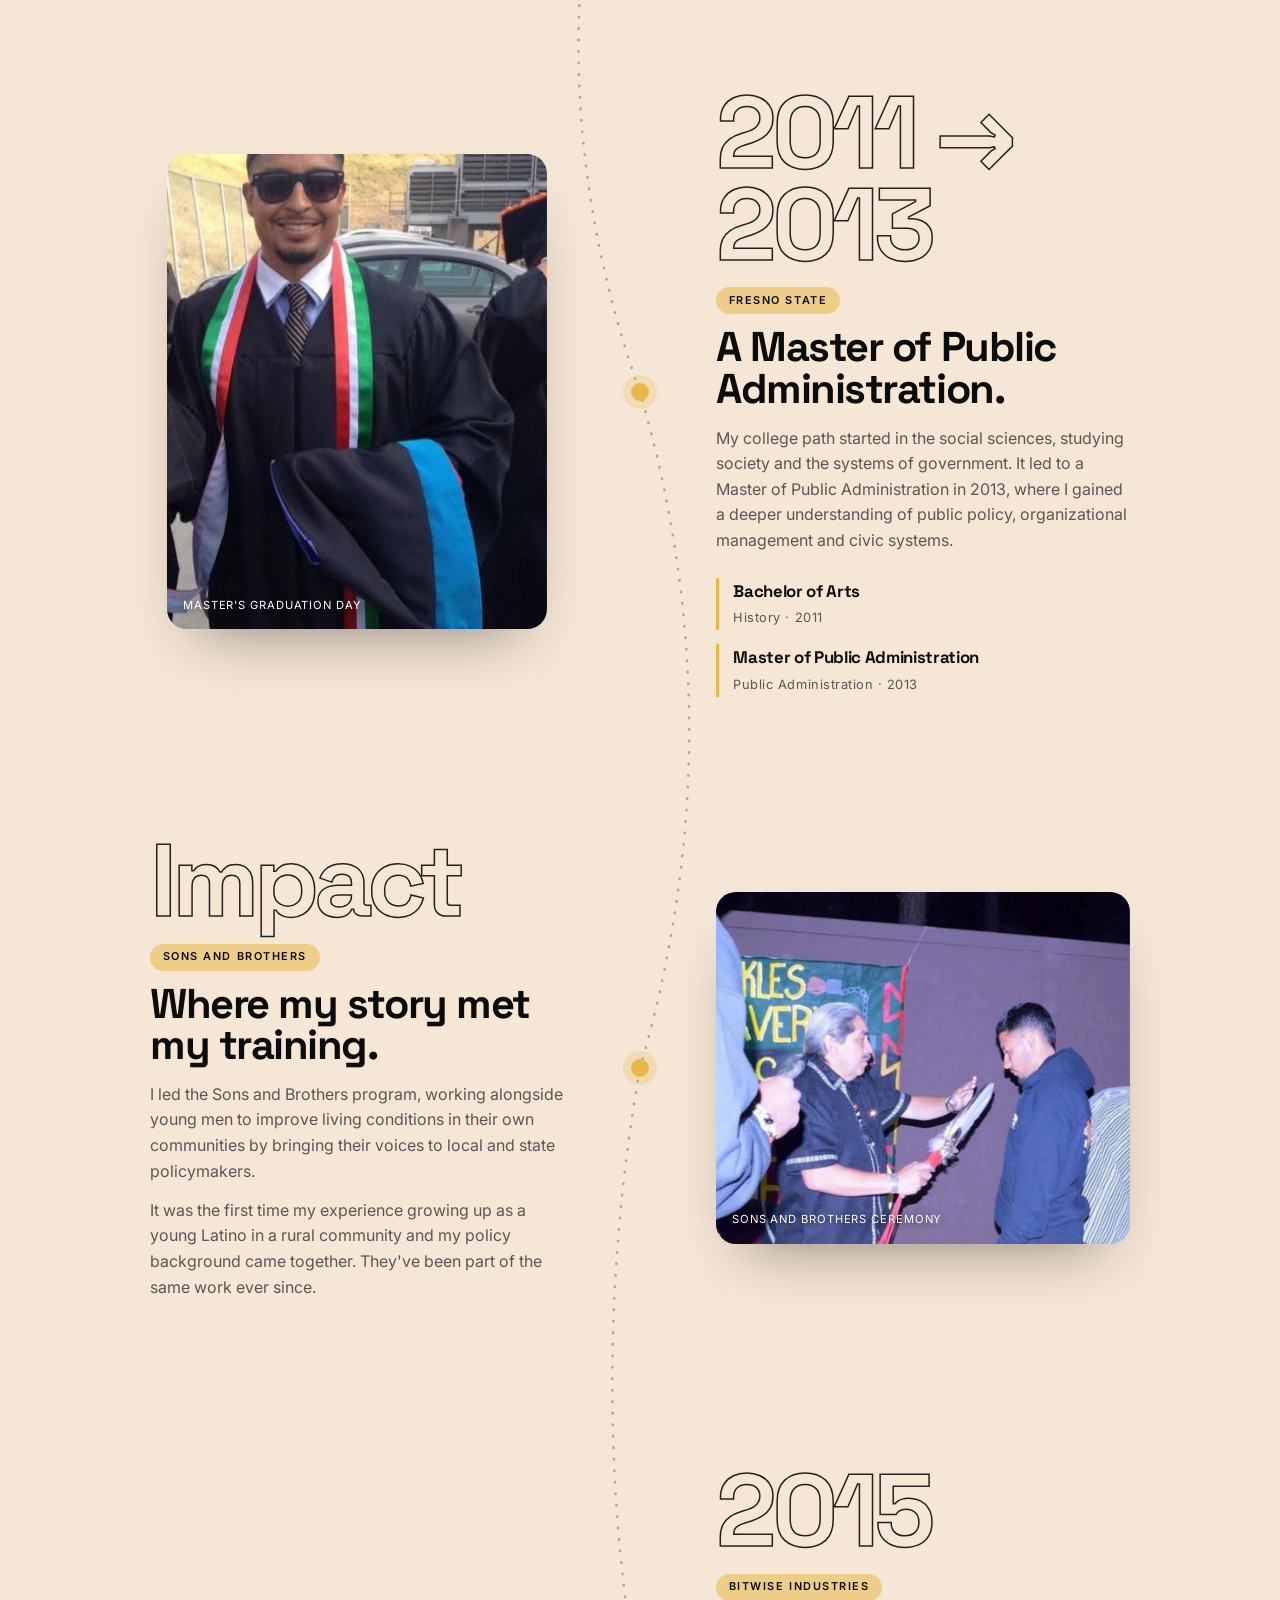
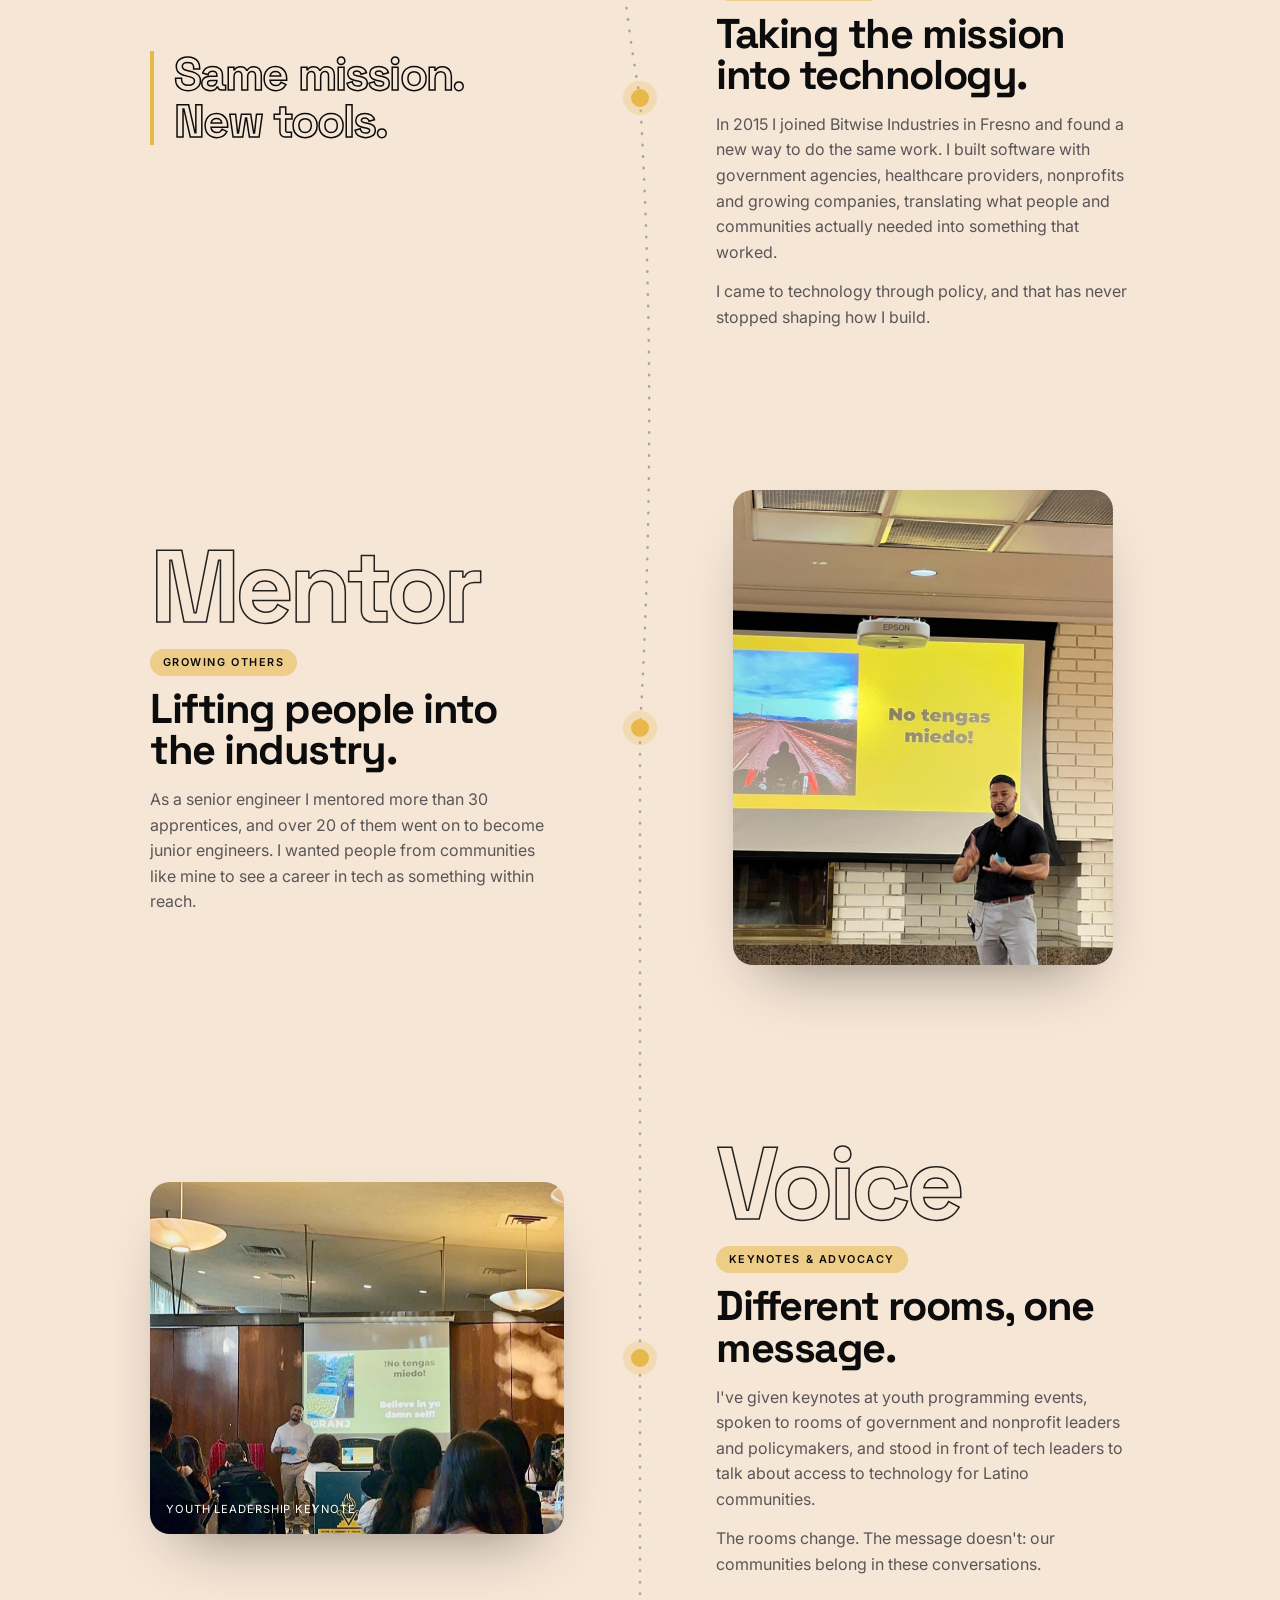
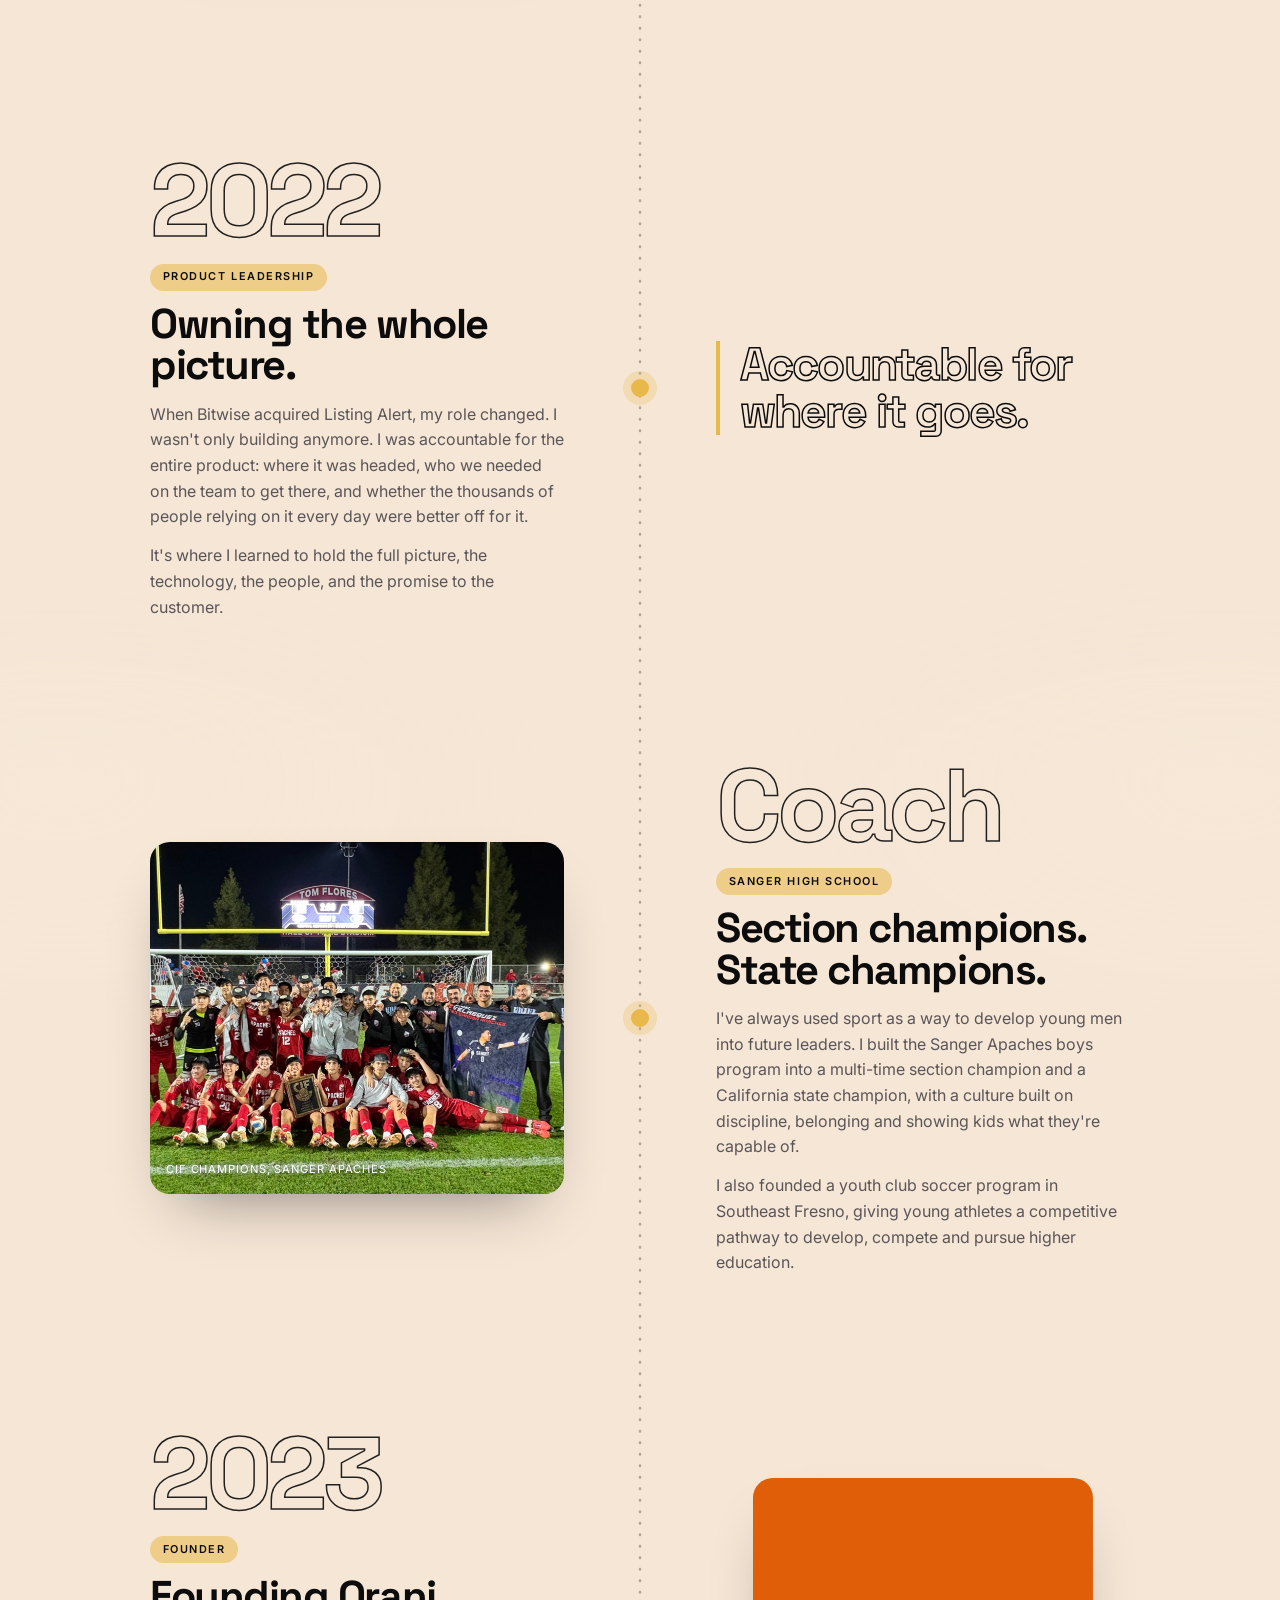
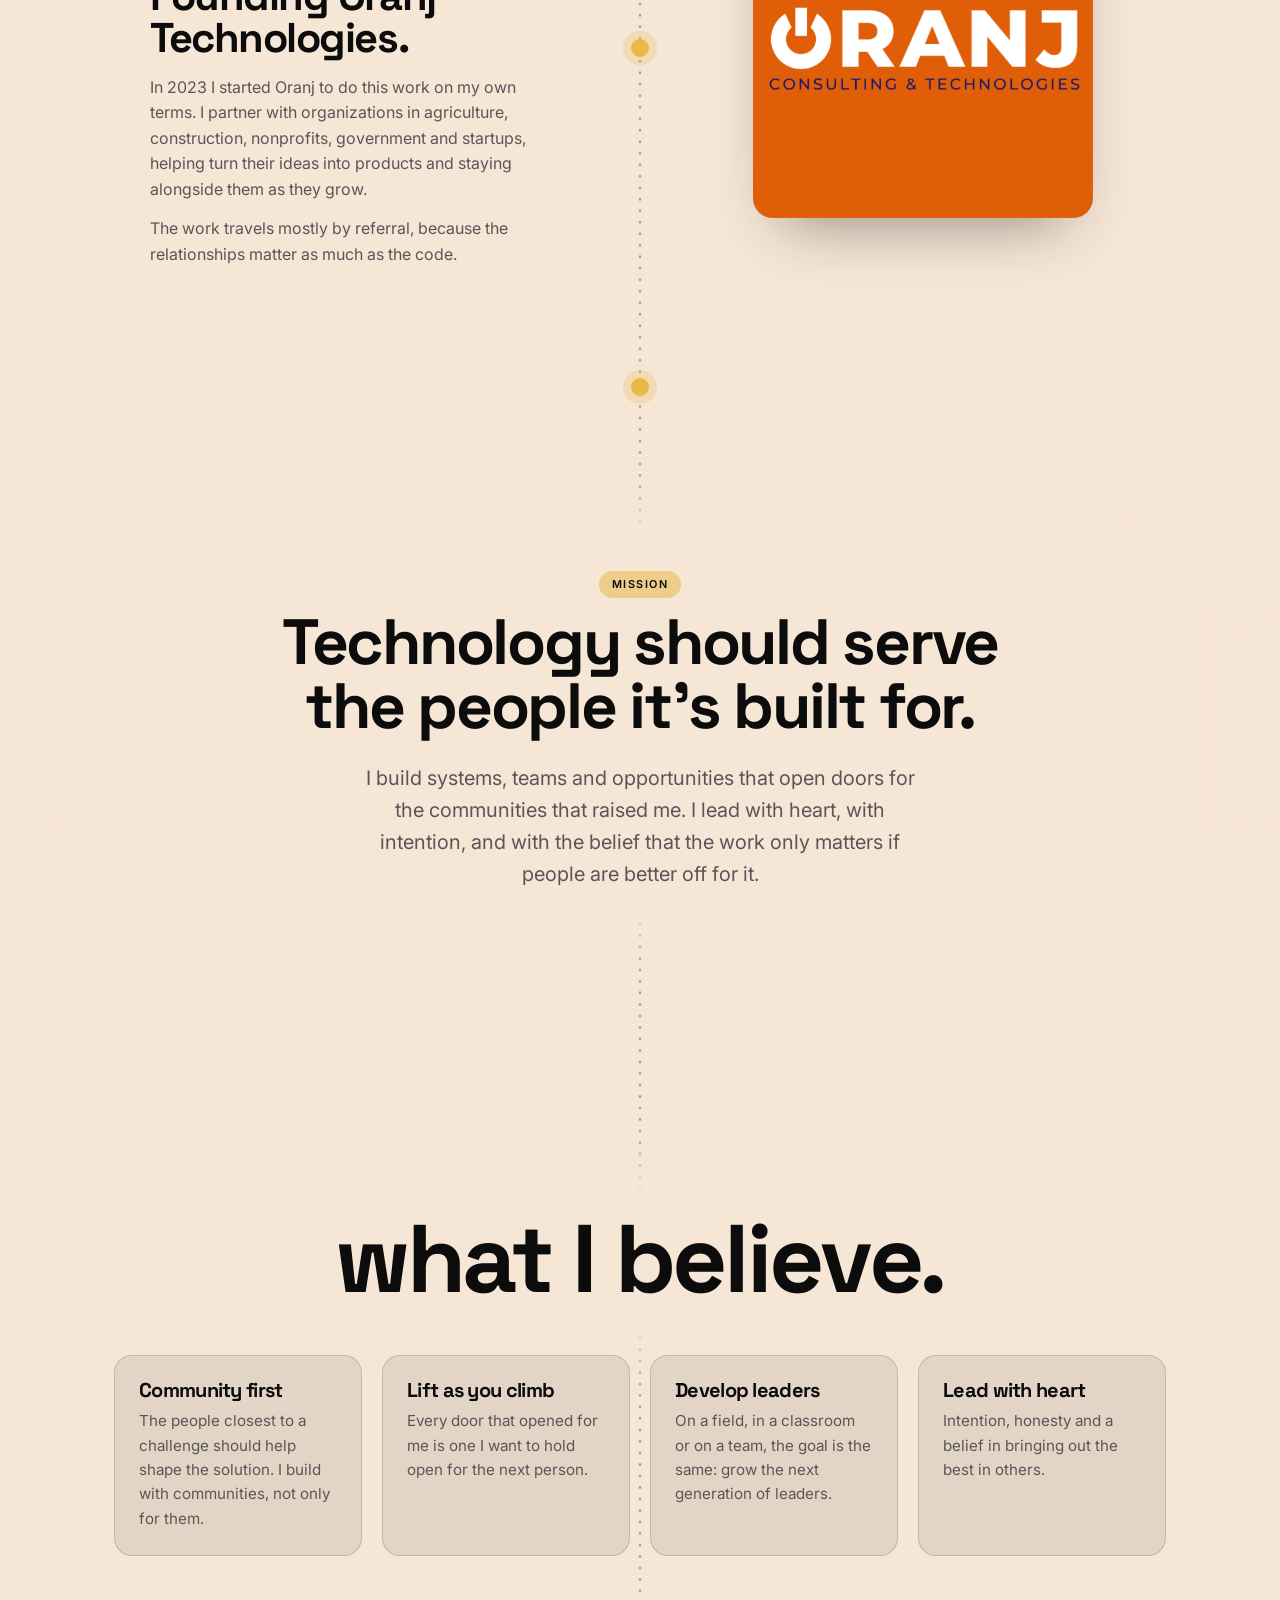
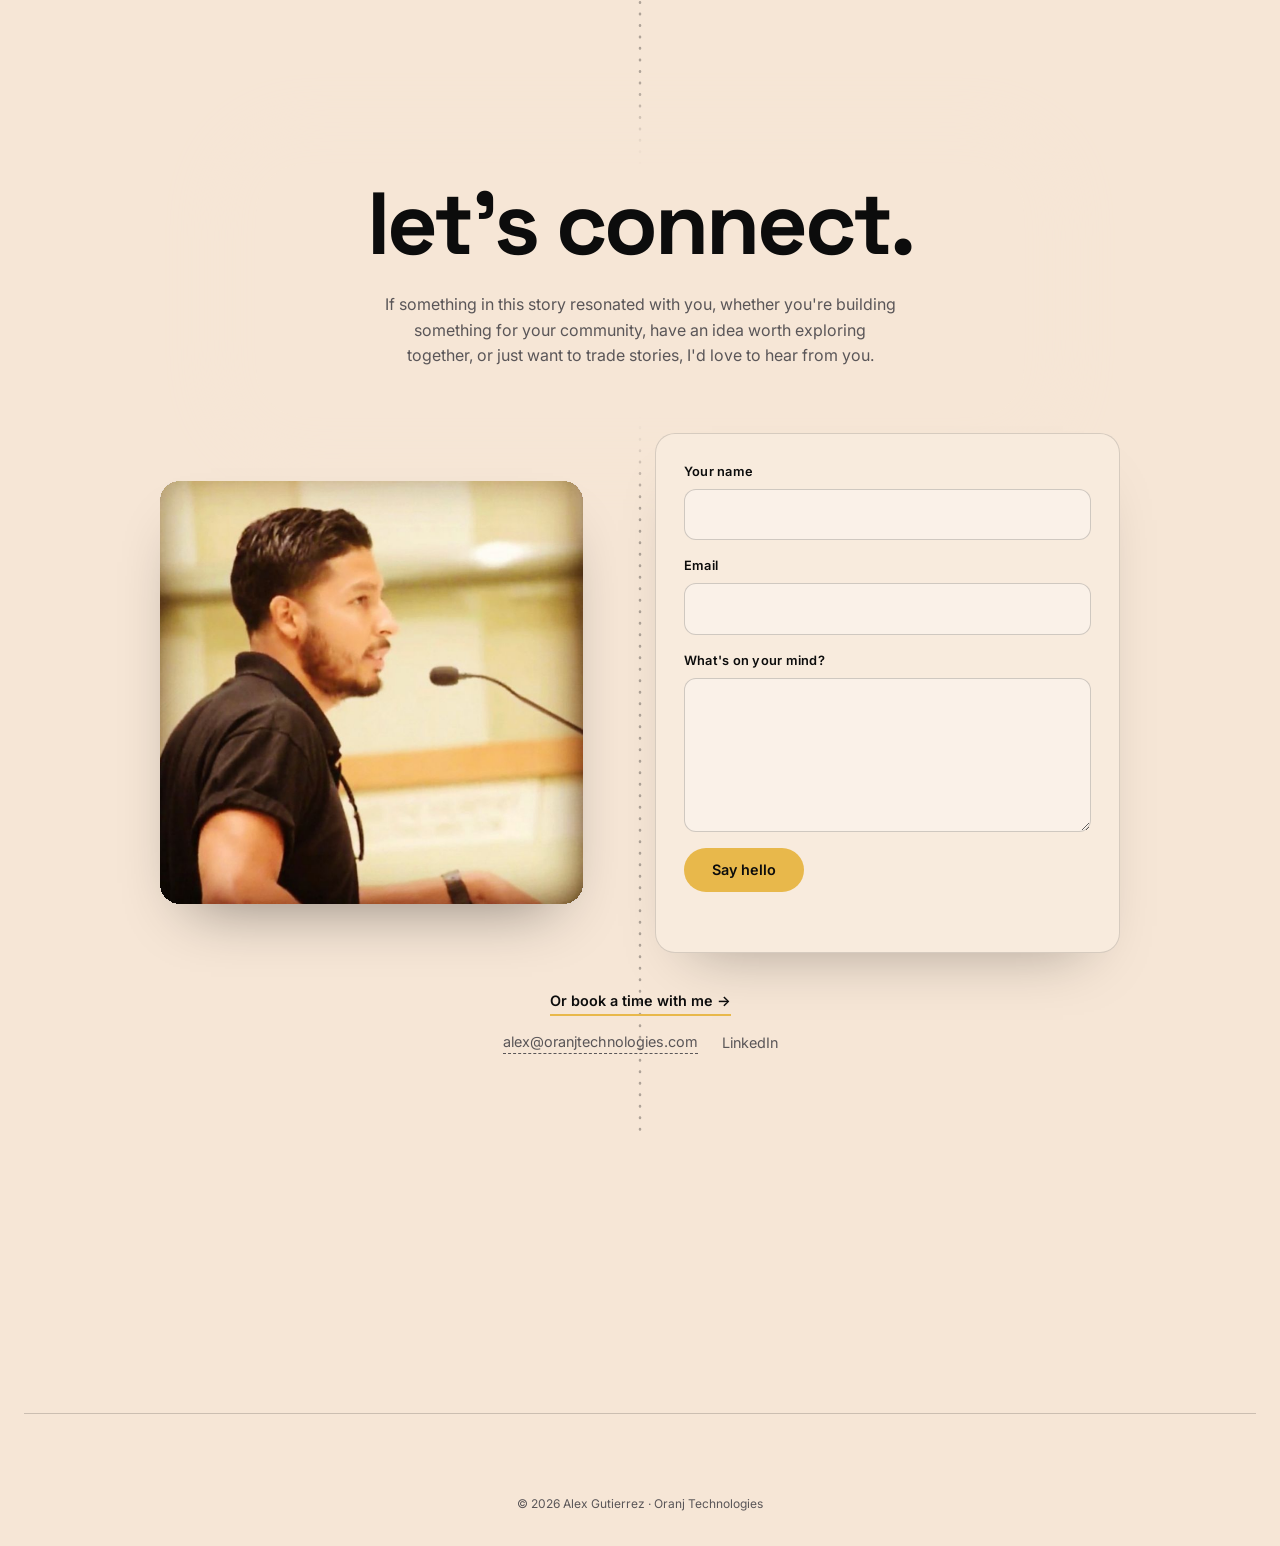
==== commit e108c998: "Add Google Calendar booking link to Say hello Co-Authored-By: Claude Opus 5.5 <noreply@anthropic.com" ====
--- a/index.html
+++ b/index.html
@@ -678,7 +678,7 @@
 
       // ── Say hello: Web3Forms submission, booking link, copy-email ──
       var WEB3FORMS_KEY = '7f47a5f4-765b-4036-bf6e-f44a6b89c033';
-      var BOOKING_URL = ''; // Google Calendar appointment page; the link stays hidden until this is set
+      var BOOKING_URL = 'https://calendar.app.google/kEUCPSNvkAhSXP1B9'; // Google Calendar appointment page; the link stays hidden until this is set
       var bookLink = document.getElementById('bookLink');
       if (BOOKING_URL) { bookLink.href = BOOKING_URL; bookLink.hidden = false; }
 
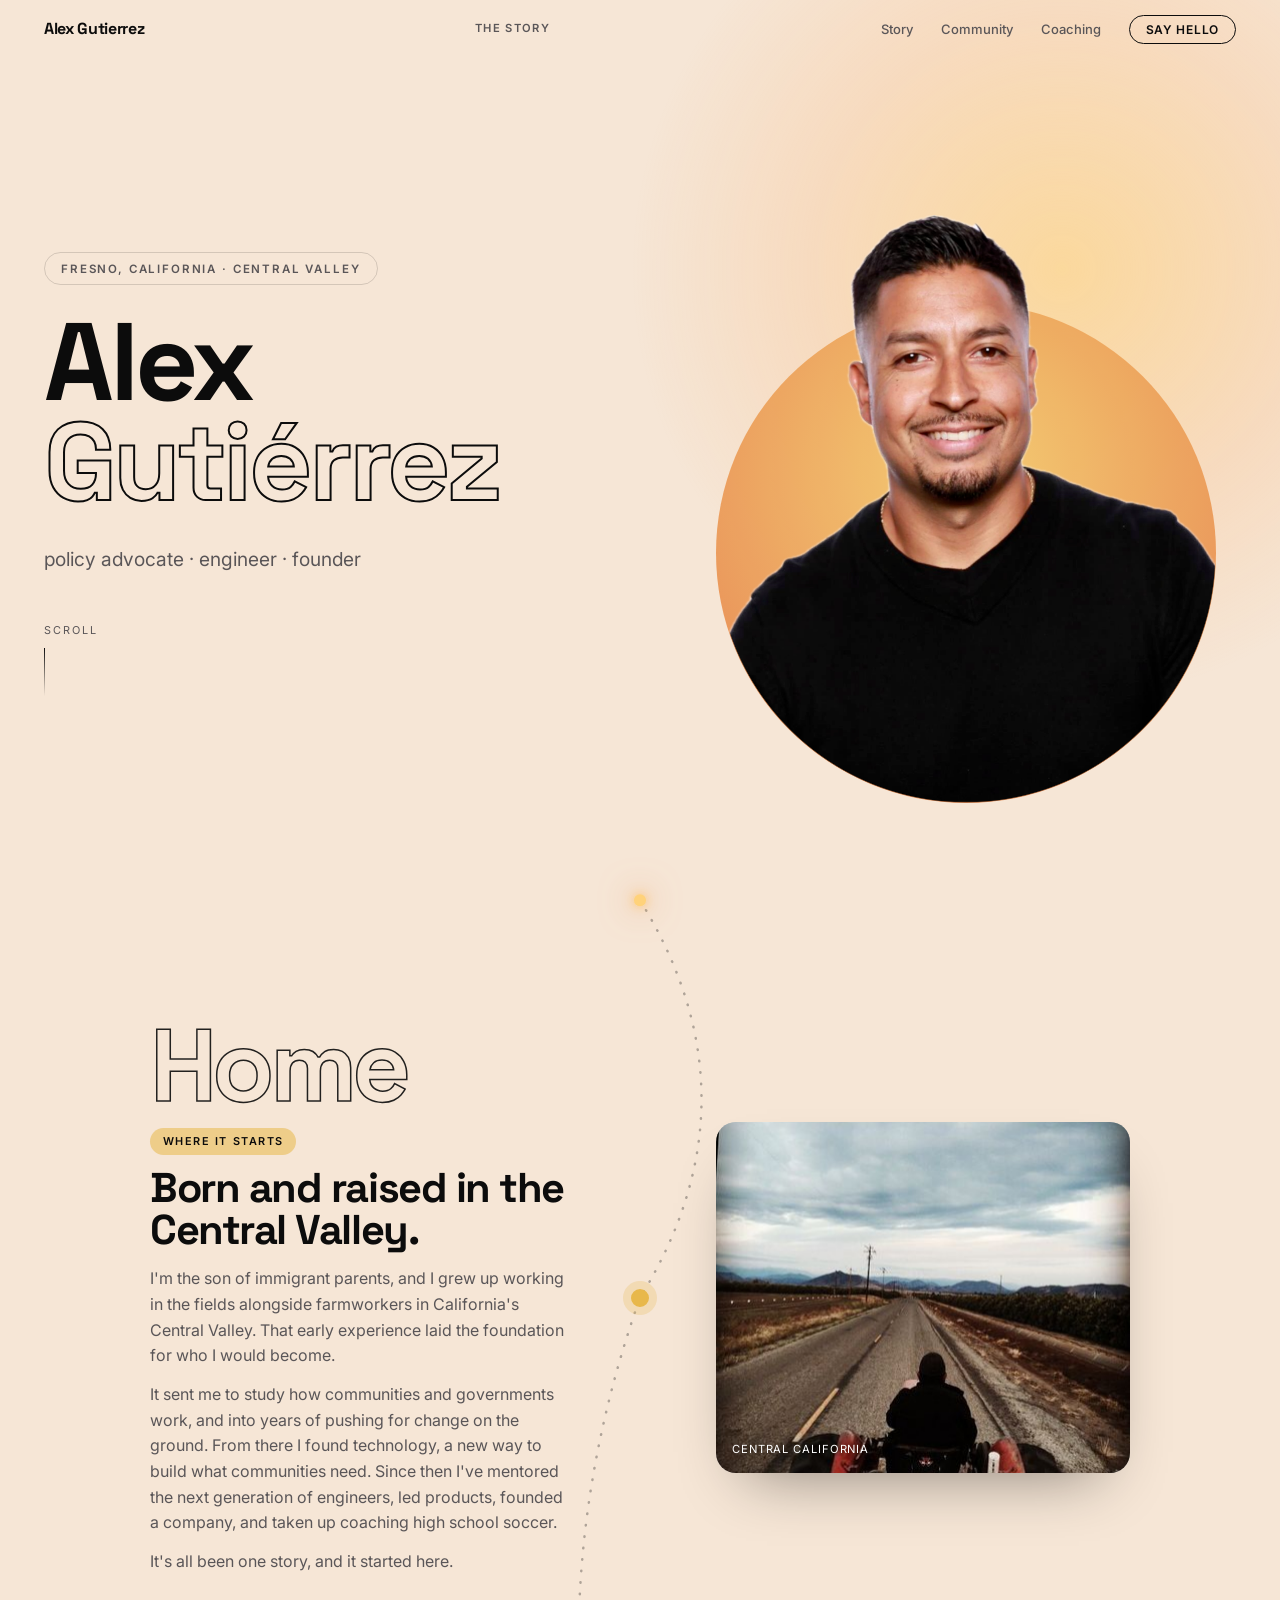
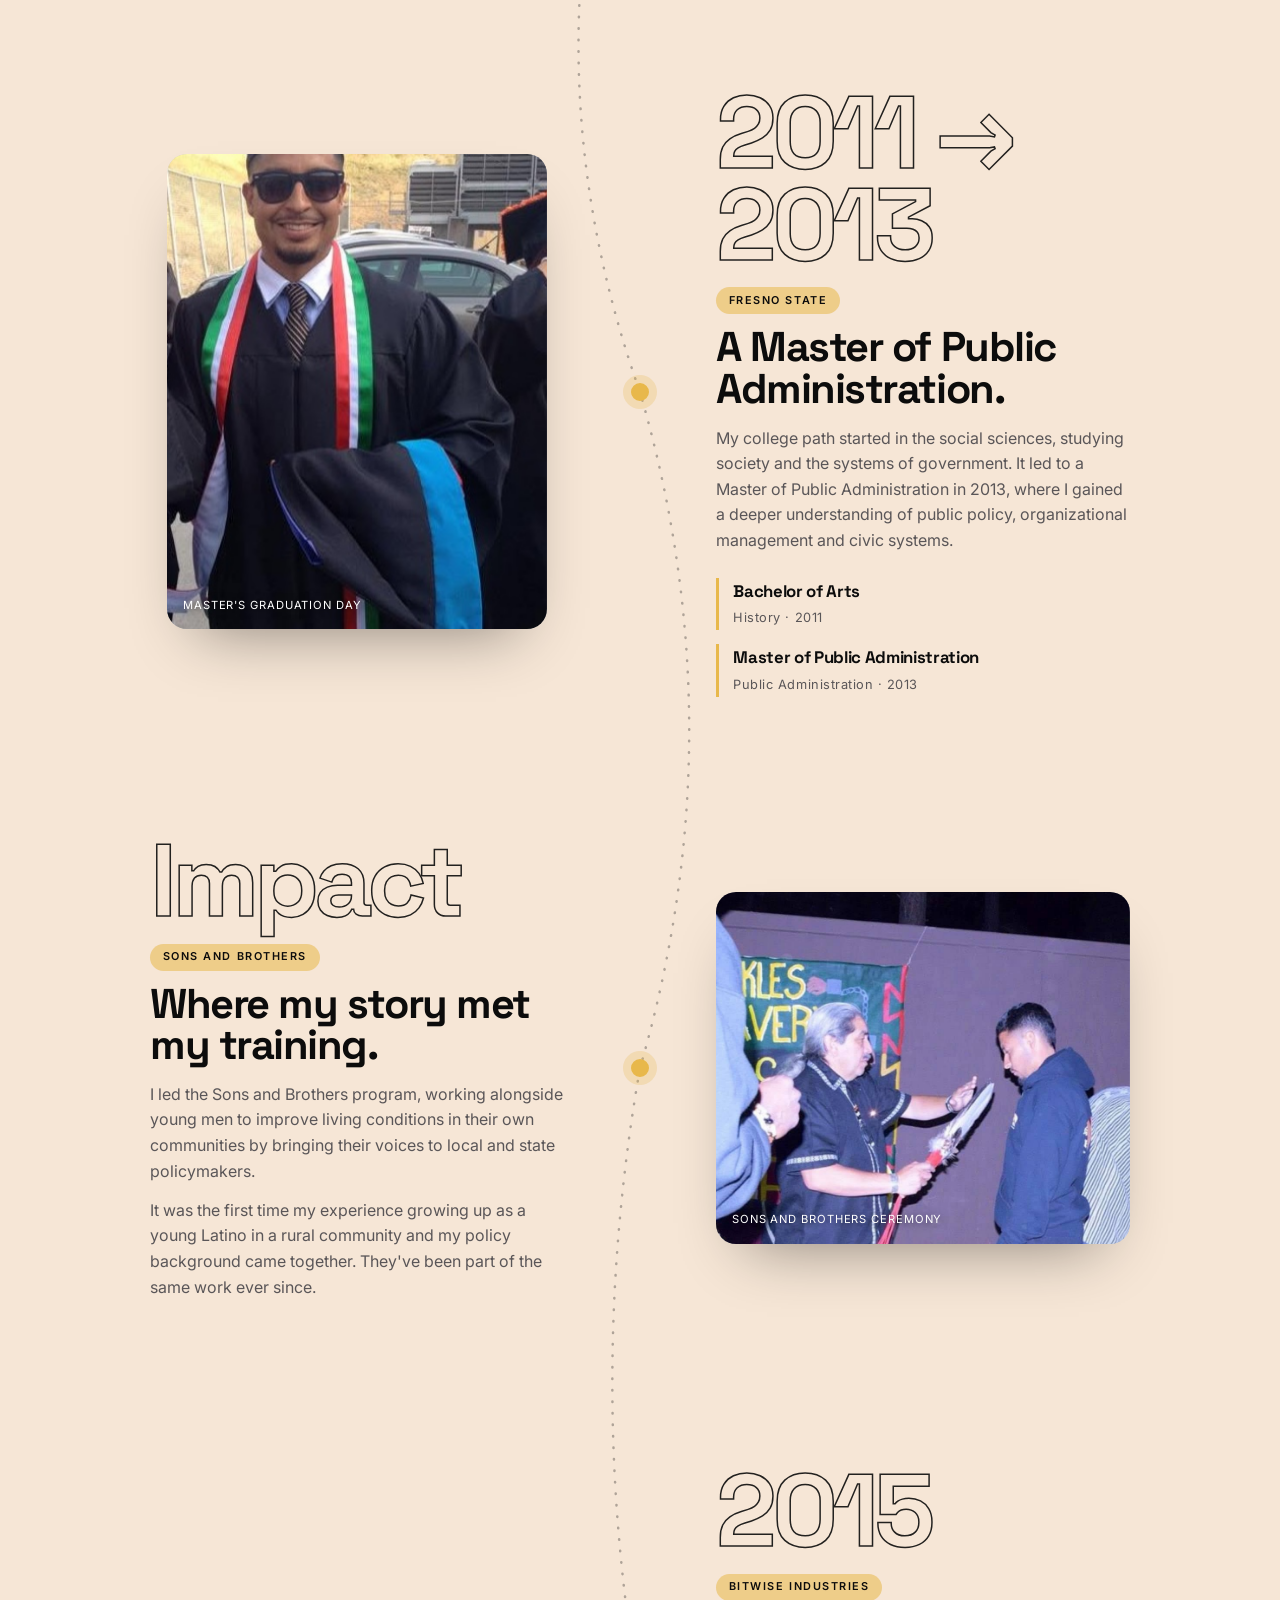
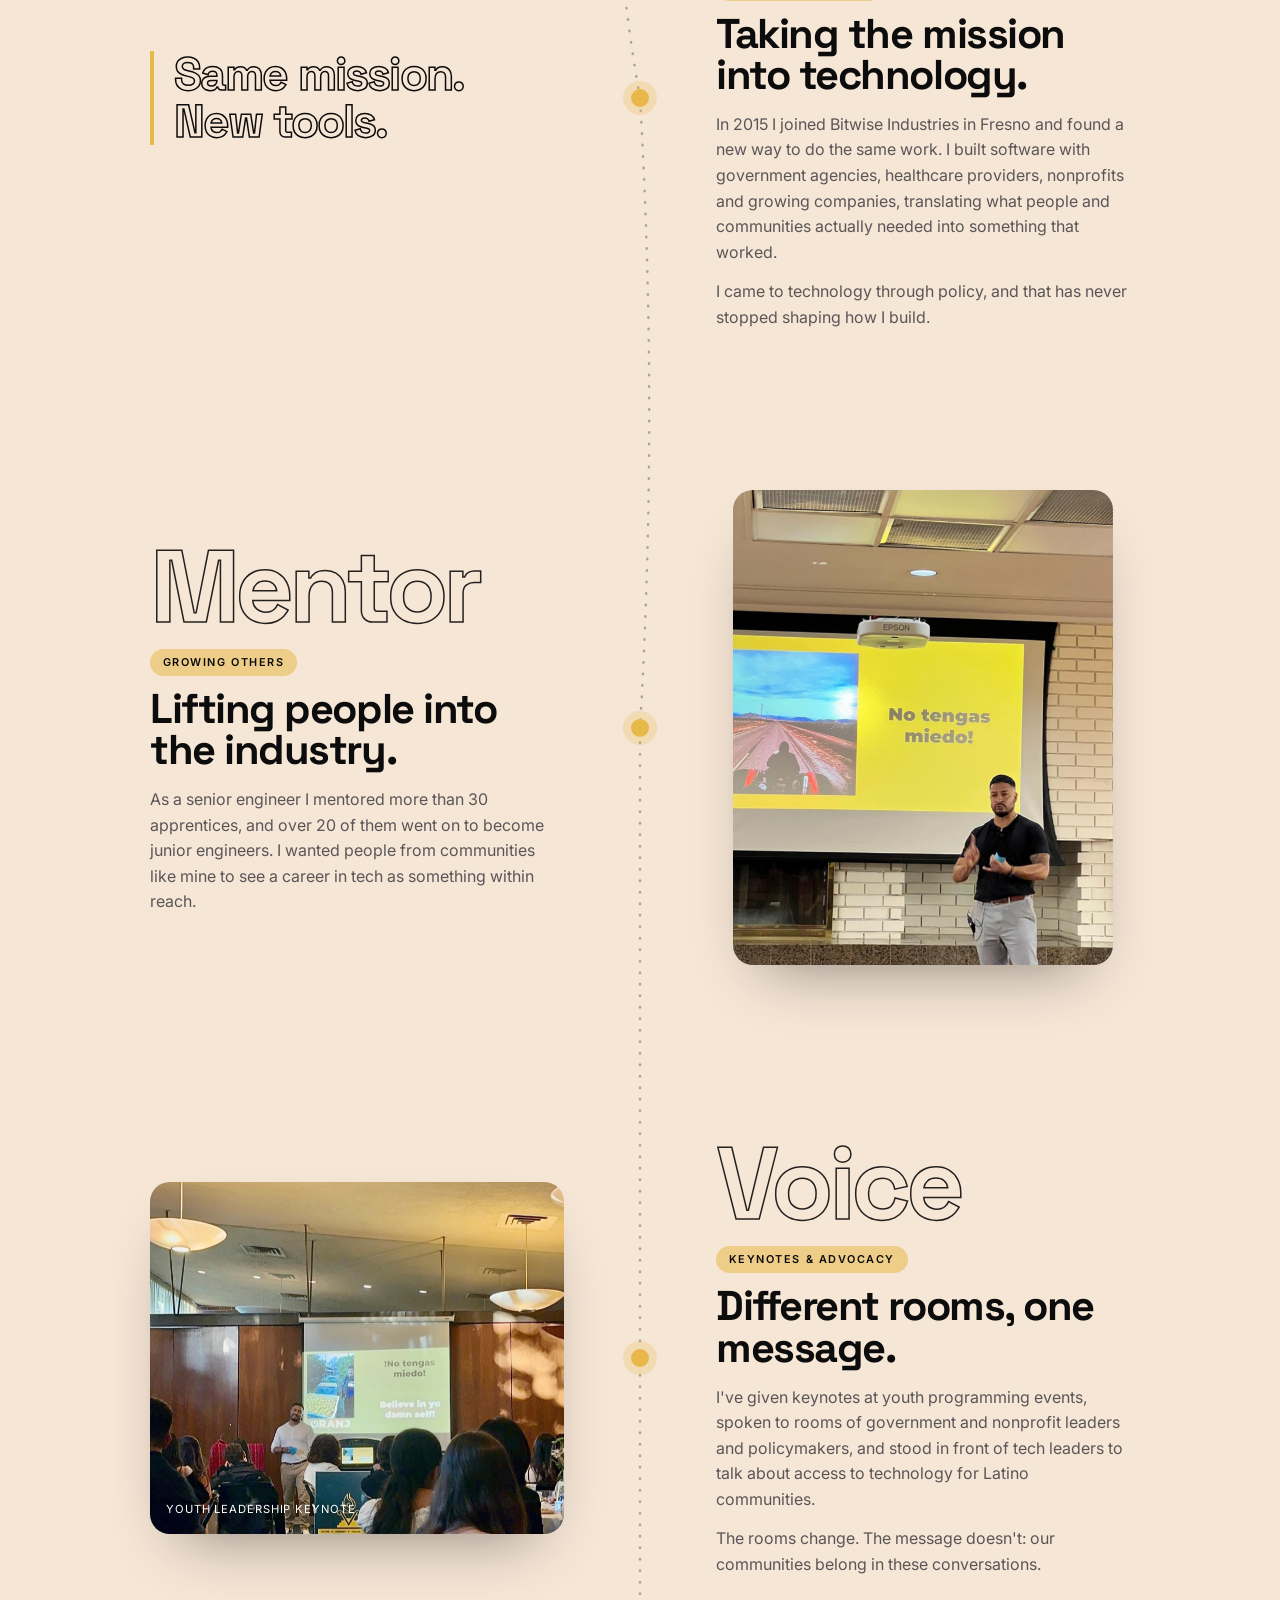
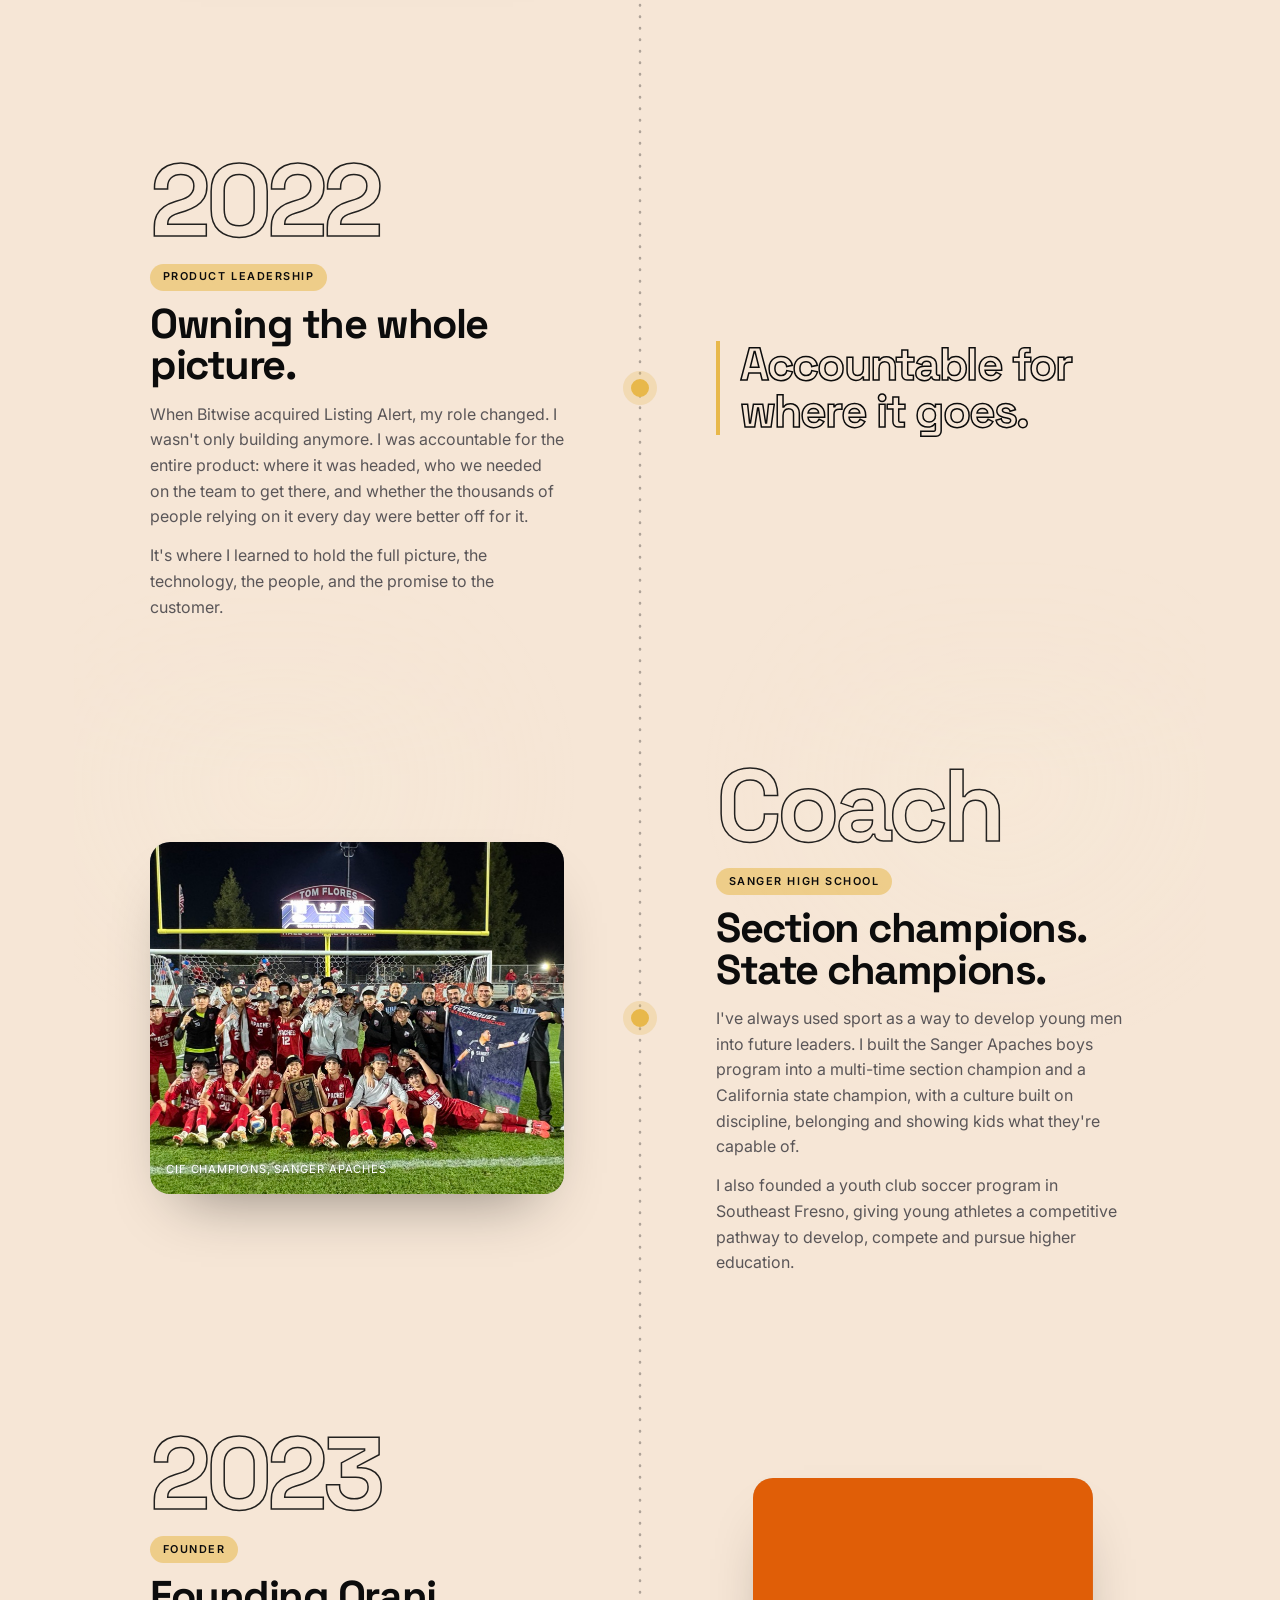
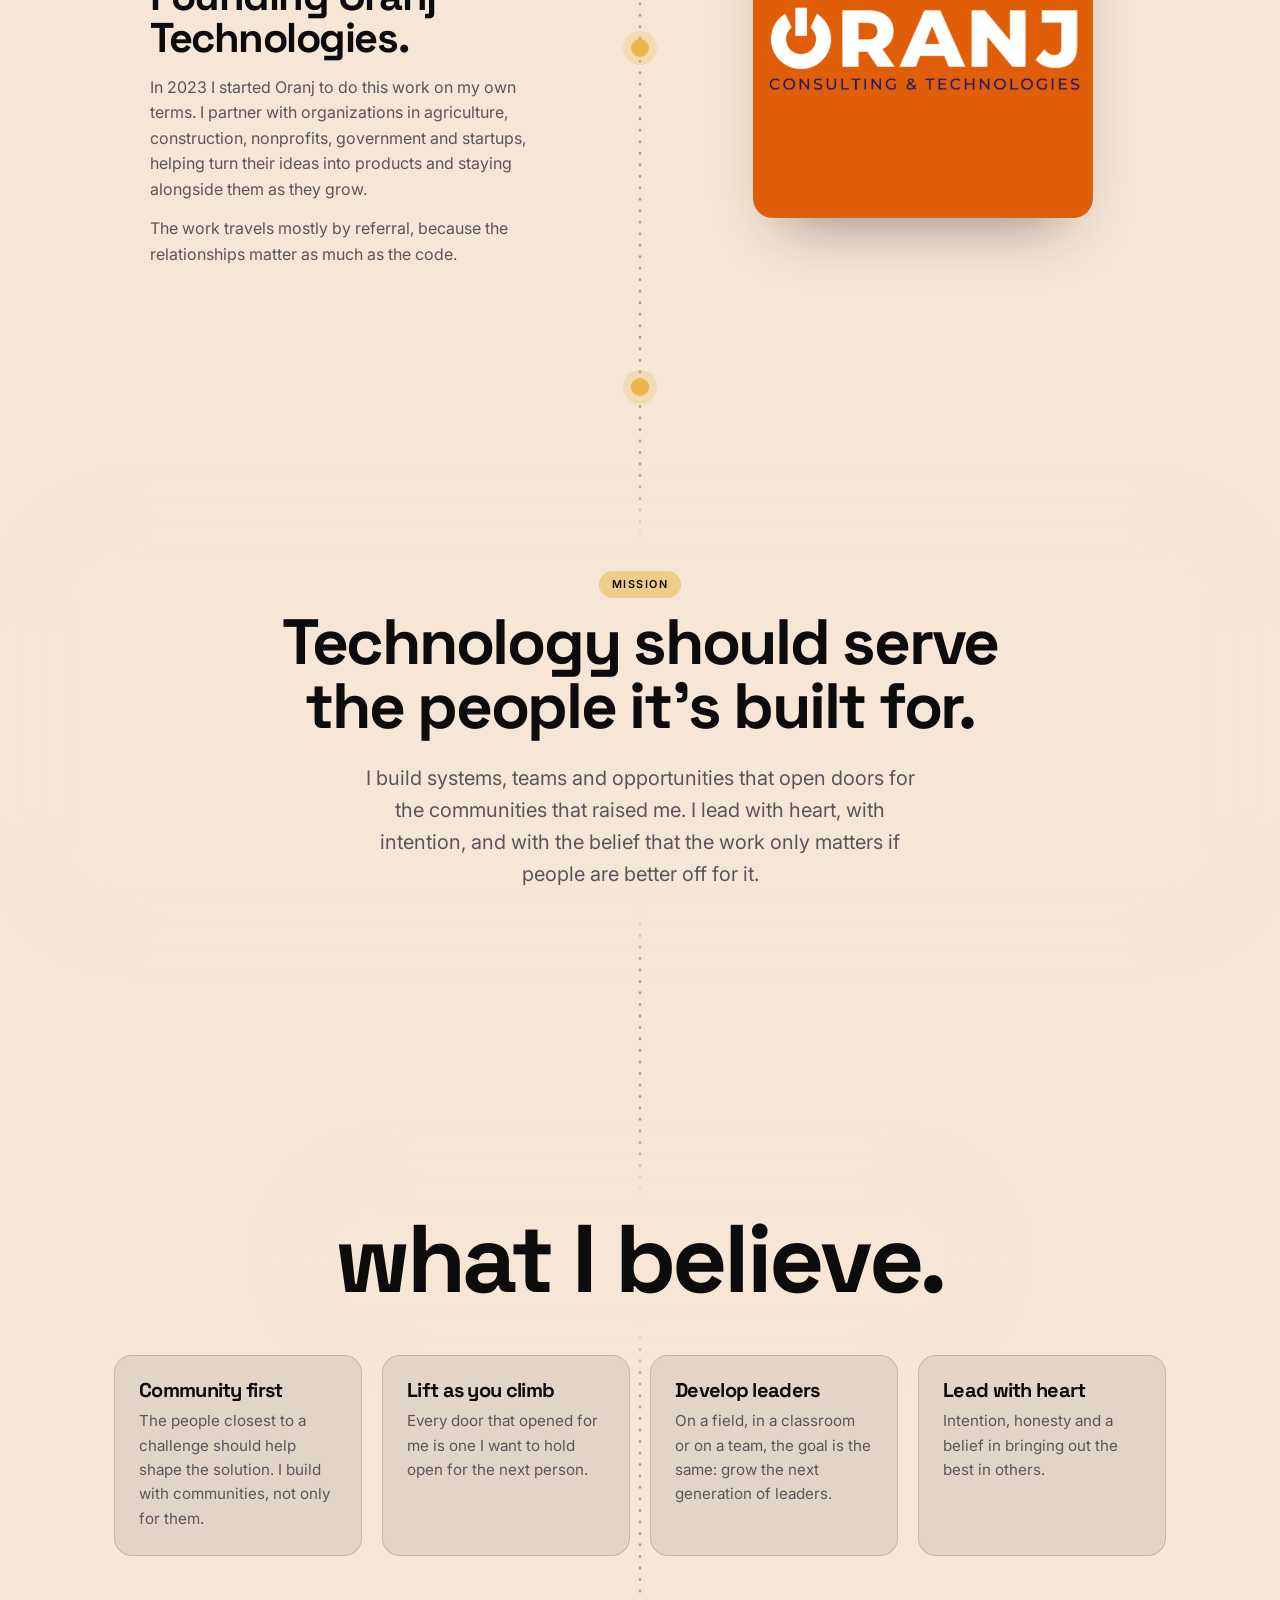
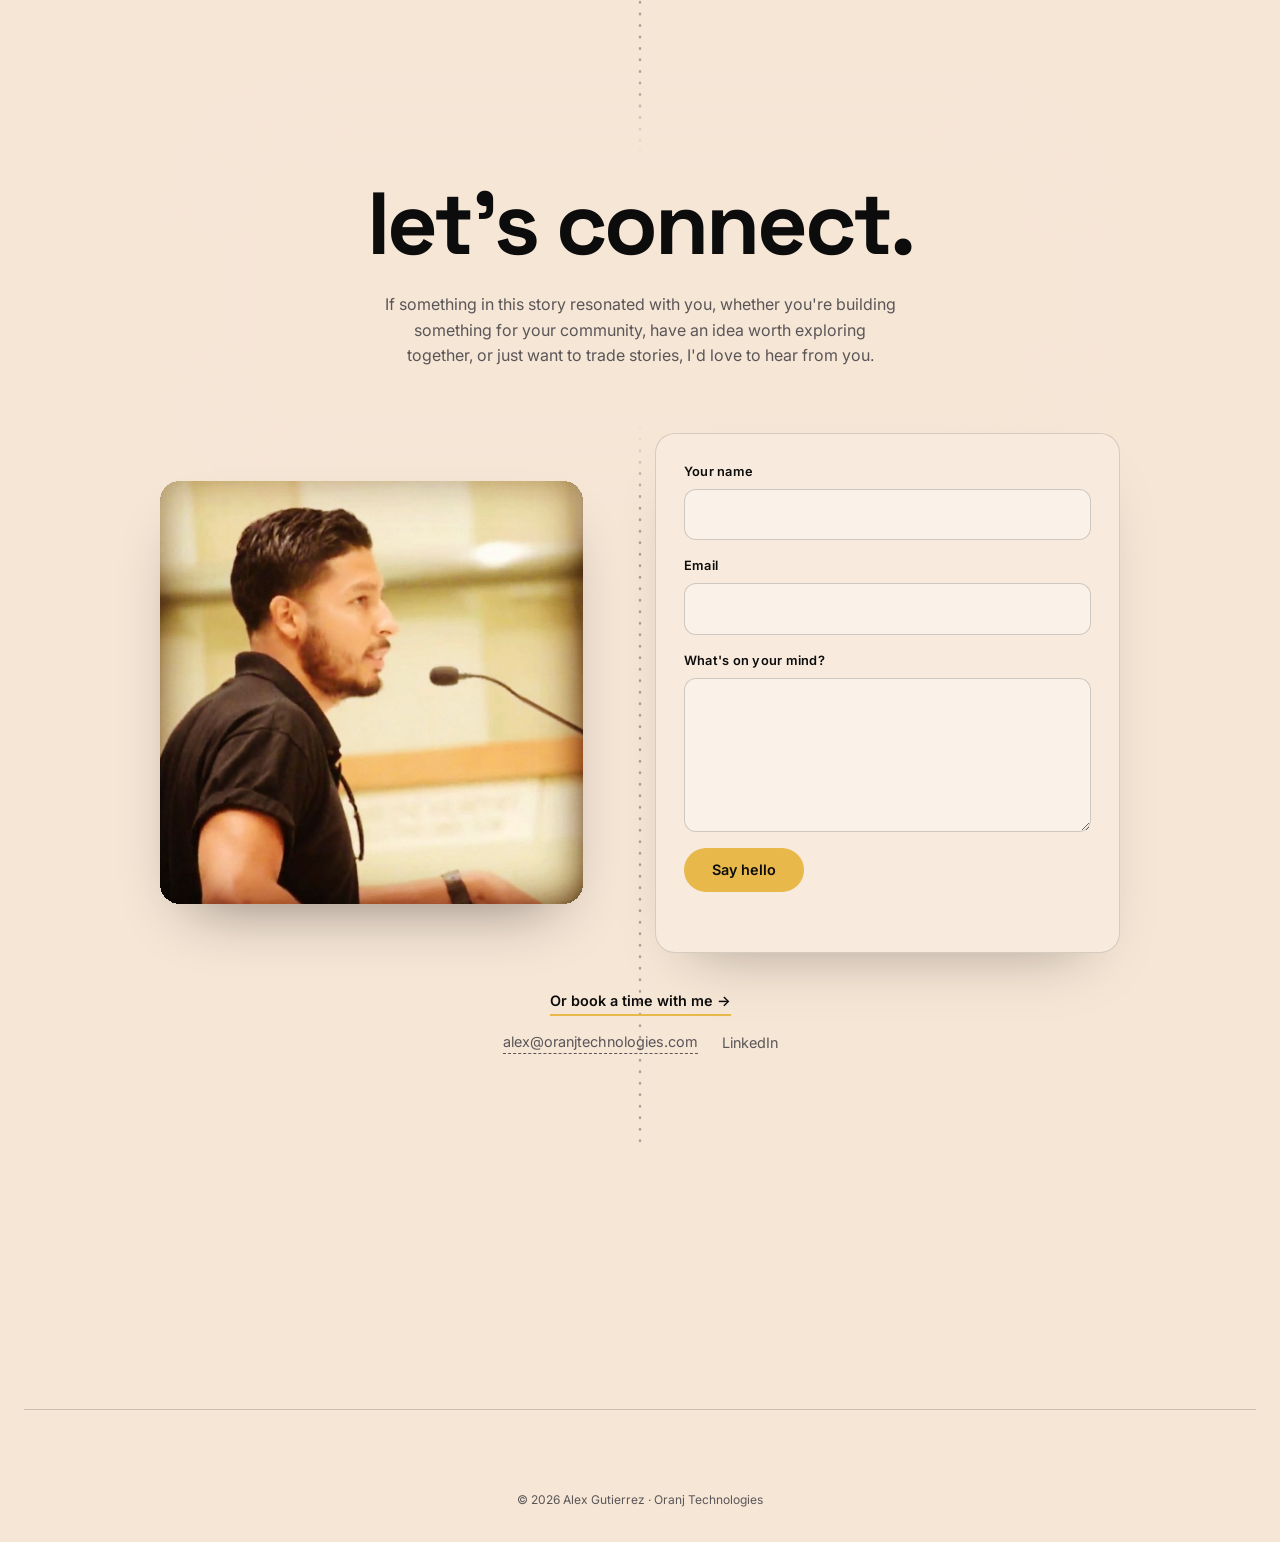
==== commit 9575439e: "Closing sun: flat gradient disk with sunrise bands, halo and slow rays; prevent sideways overflow on" ====
--- a/index.html
+++ b/index.html
@@ -31,13 +31,14 @@
       --spine: 50%;
     }
     *, *::before, *::after { margin: 0; padding: 0; box-sizing: border-box; }
+    html { overflow-x: hidden; }
     html { scroll-behavior: smooth; }
     body {
       font-family: 'Inter', sans-serif;
       background: var(--bg);
       color: var(--ink);
       line-height: 1.6;
-      overflow-x: hidden;
+      overflow-x: clip;
       transition: color .5s ease;
     }
     body.dark { --ink: #F5F4EF; --muted: #B5B0A8; --card: rgba(255,255,255,.07); --line: rgba(245,244,239,.18); }
@@ -110,15 +111,21 @@
 
 
     /* closing sunrise: the road ends here */
-    .contact { padding-bottom: 0; }
+    .contact { padding-bottom: 0; overflow: hidden; }
     .contact-inner { max-width: 48rem; margin: 0 auto; padding: 1rem 1.5rem; }
-    .horizon { --sw: min(560px, 88vw); position: relative; height: calc(var(--sw) / 2); margin-top: 5rem; overflow: hidden; }
-    .horizon::before { content: ''; position: absolute; inset: 0; background: radial-gradient(ellipse 50% 100% at 50% 100%, rgba(246,178,94,.4), transparent 100%); opacity: var(--glow, 0); }
+    .horizon { --sw: min(520px, 80vw); position: relative; height: calc(var(--sw) / 2); margin-top: 6rem; clip-path: inset(-200% -100% 0 -100%); }
     .horizon::after { content: ''; position: absolute; left: 0; right: 0; bottom: 0; height: 1px; background: color-mix(in srgb, var(--ink) 18%, transparent); }
-    .sunrise { position: absolute; left: 50%; top: 0; width: var(--sw); aspect-ratio: 1; border-radius: 50%; margin-left: calc(var(--sw) / -2); background: radial-gradient(circle at 50% 28%, #FFE6A3, #F6B25E 45%, #E8844B 80%); transform: translateY(var(--rise, 100%)); will-change: transform; }
+    .sunrise { position: absolute; left: 50%; top: 0; width: var(--sw); aspect-ratio: 1; margin-left: calc(var(--sw) / -2); transform: translateY(var(--rise, 100%)); will-change: transform; }
+    .sunrise::before { content: ''; position: absolute; inset: -45%; border-radius: 50%; background: radial-gradient(circle, rgba(255,201,112,.6) 28%, rgba(255,168,88,.22) 46%, transparent 68%); opacity: var(--glow, 0); }
+    .sun-rays { position: absolute; inset: -60%; border-radius: 50%; background: repeating-conic-gradient(rgba(246,170,80,.2) 0deg 3.5deg, transparent 3.5deg 15deg); -webkit-mask-image: radial-gradient(circle, #000 30%, transparent 62%); mask-image: radial-gradient(circle, #000 30%, transparent 62%); opacity: var(--glow, 0); animation: spin 140s linear infinite; }
+    @keyframes spin { to { transform: rotate(360deg); } }
+    /* flat disk, gold at the top warming toward the horizon, with sunrise bands near the line */
+    .sun-disk { position: absolute; inset: 0; border-radius: 50%; background: linear-gradient(to bottom, #FFE08A 0%, #FDBE5C 22%, #F69A4C 40%, #EC7444 50%);
+      -webkit-mask-image: linear-gradient(to bottom, #000 0 31%, transparent 31% 33%, #000 33% 38.5%, transparent 38.5% 41%, #000 41% 44.5%, transparent 44.5% 47.5%, #000 47.5%);
+      mask-image: linear-gradient(to bottom, #000 0 31%, transparent 31% 33%, #000 33% 38.5%, transparent 38.5% 41%, #000 41% 44.5%, transparent 44.5% 47.5%, #000 47.5%); }
     .hero-sun::after { content: ''; position: absolute; inset: 0; border-radius: 50%; background: radial-gradient(circle at 50% 35%, #F39A55, #C9432F 85%); opacity: var(--dusk, 0); }
     /* stadium floodlights over the coaching chapter */
-    #leadership::before { content: ''; position: absolute; inset: -25% -30% 0; z-index: -1; pointer-events: none; background: radial-gradient(ellipse 38% 50% at 18% 30%, rgba(255,248,225,.13), transparent 70%), radial-gradient(ellipse 38% 50% at 82% 30%, rgba(255,248,225,.13), transparent 70%); -webkit-mask-image: linear-gradient(to bottom, transparent, #000 30%, #000 70%, transparent); mask-image: linear-gradient(to bottom, transparent, #000 30%, #000 70%, transparent); opacity: 0; transition: opacity 1.6s ease; }
+    #leadership::before { content: ''; position: absolute; inset: -25% 0 0; z-index: -1; pointer-events: none; background: radial-gradient(ellipse 38% 50% at 18% 30%, rgba(255,248,225,.13), transparent 70%), radial-gradient(ellipse 38% 50% at 82% 30%, rgba(255,248,225,.13), transparent 70%); -webkit-mask-image: linear-gradient(to bottom, transparent, #000 30%, #000 70%, transparent); mask-image: linear-gradient(to bottom, transparent, #000 30%, #000 70%, transparent); opacity: 0; transition: opacity 1.6s ease; }
     #leadership.in::before { opacity: 1; }
 
     .chapter { position: relative; display: grid; grid-template-columns: 1fr 1fr; gap: 0; align-items: center; min-height: 70vh; padding: 3.5rem 0; }
@@ -260,6 +267,7 @@
       html { scroll-behavior: auto; }
       *, *::before, *::after { animation: none !important; transition: none !important; }
       .hero h1 span, .hero-sub, .cut, .hero-sun, .reveal, .chapter .text, .chapter .media, .chip { opacity: 1 !important; transform: none !important; }
+      .sun-rays { animation: none !important; }
       .star { opacity: .7; }
     }
   </style>
@@ -494,11 +502,11 @@
         <a href="https://www.linkedin.com/in/alex-gutierrez-mpa-6ba8bb34/" target="_blank" rel="noopener">LinkedIn</a>
       </span>
     </div>
-    <div class="horizon" id="horizon" aria-hidden="true"><div class="sunrise" id="sunrise"></div></div>
+    <div class="horizon" id="horizon" aria-hidden="true"><div class="sunrise" id="sunrise"><i class="sun-rays"></i><i class="sun-disk"></i></div></div>
   </section>
   </div>
 
-  <footer data-bg="#F6E6D6">&copy; 2026 Alex Gutierrez · Oranj Technologies</footer>
+  <footer data-bg="#F6E6D6" data-era="Say hello">&copy; 2026 Alex Gutierrez · Oranj Technologies</footer>
 
   <script>
     (function () {
@@ -746,7 +754,7 @@
         var hzr = horizon.getBoundingClientRect();
         var risen = reduce ? 1 : smooth(0, 1, (vh - hzr.top) / (hzr.height * 0.9));
         sunrise.style.setProperty('--rise', ((1 - risen) * 100).toFixed(2) + '%');
-        horizon.style.setProperty('--glow', risen.toFixed(3));
+        sunrise.style.setProperty('--glow', risen.toFixed(3));
         heroSun.style.setProperty('--dusk', clamp(y / (hero.offsetHeight * 0.8), 0, 1).toFixed(3));
 
         if (!reduce) parallax.forEach(function (img) {
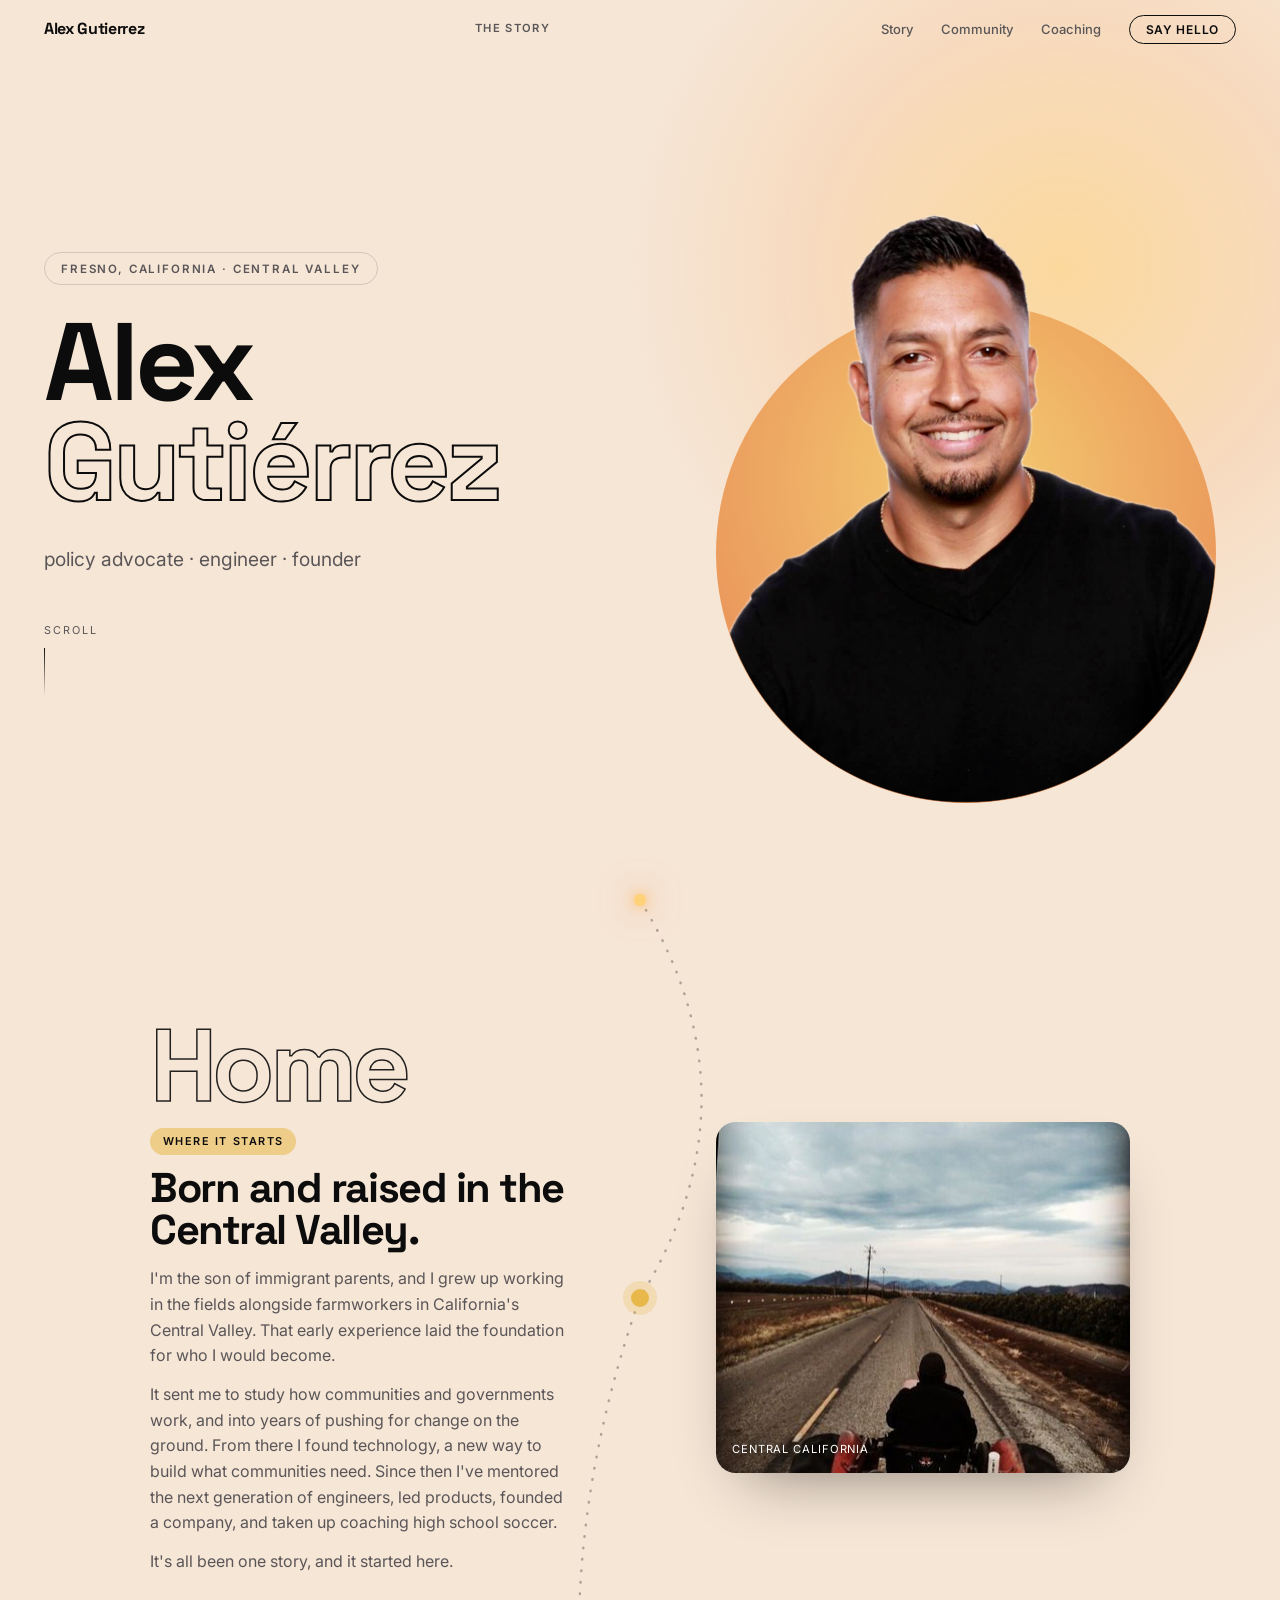
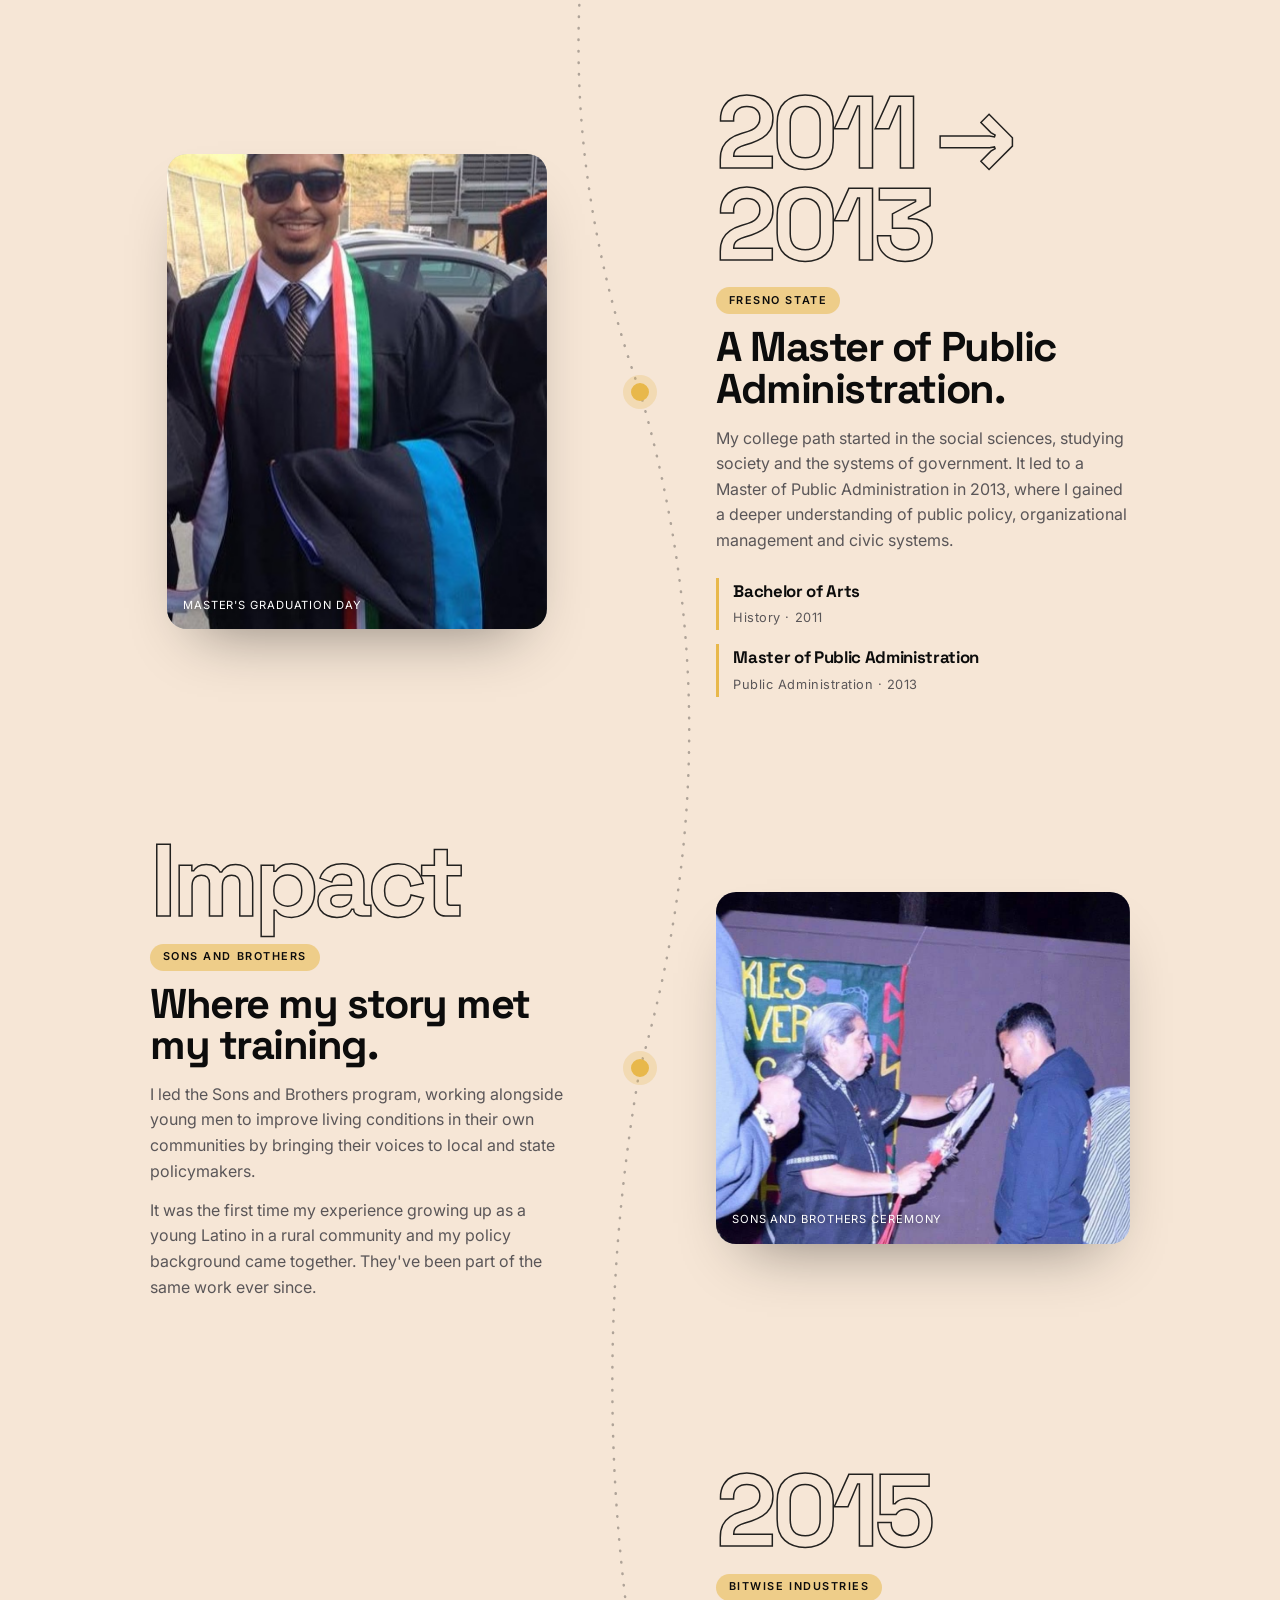
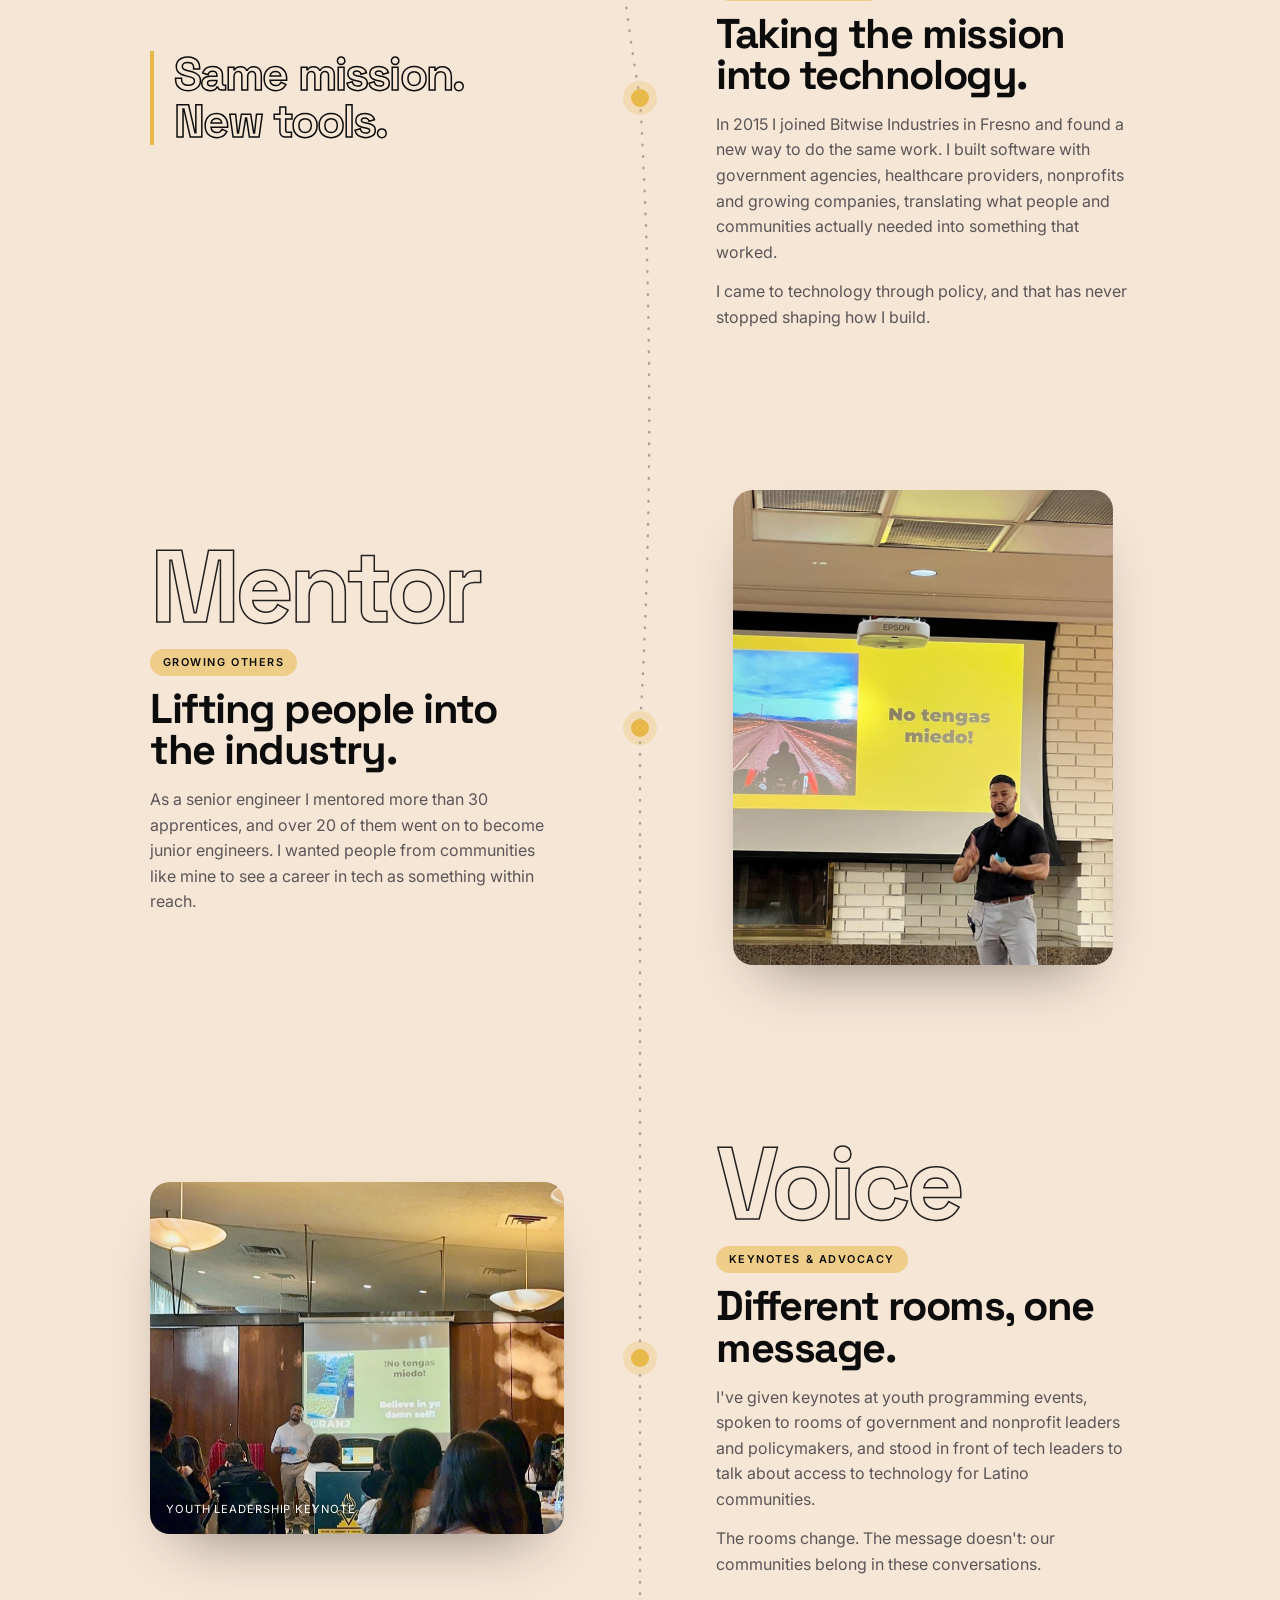
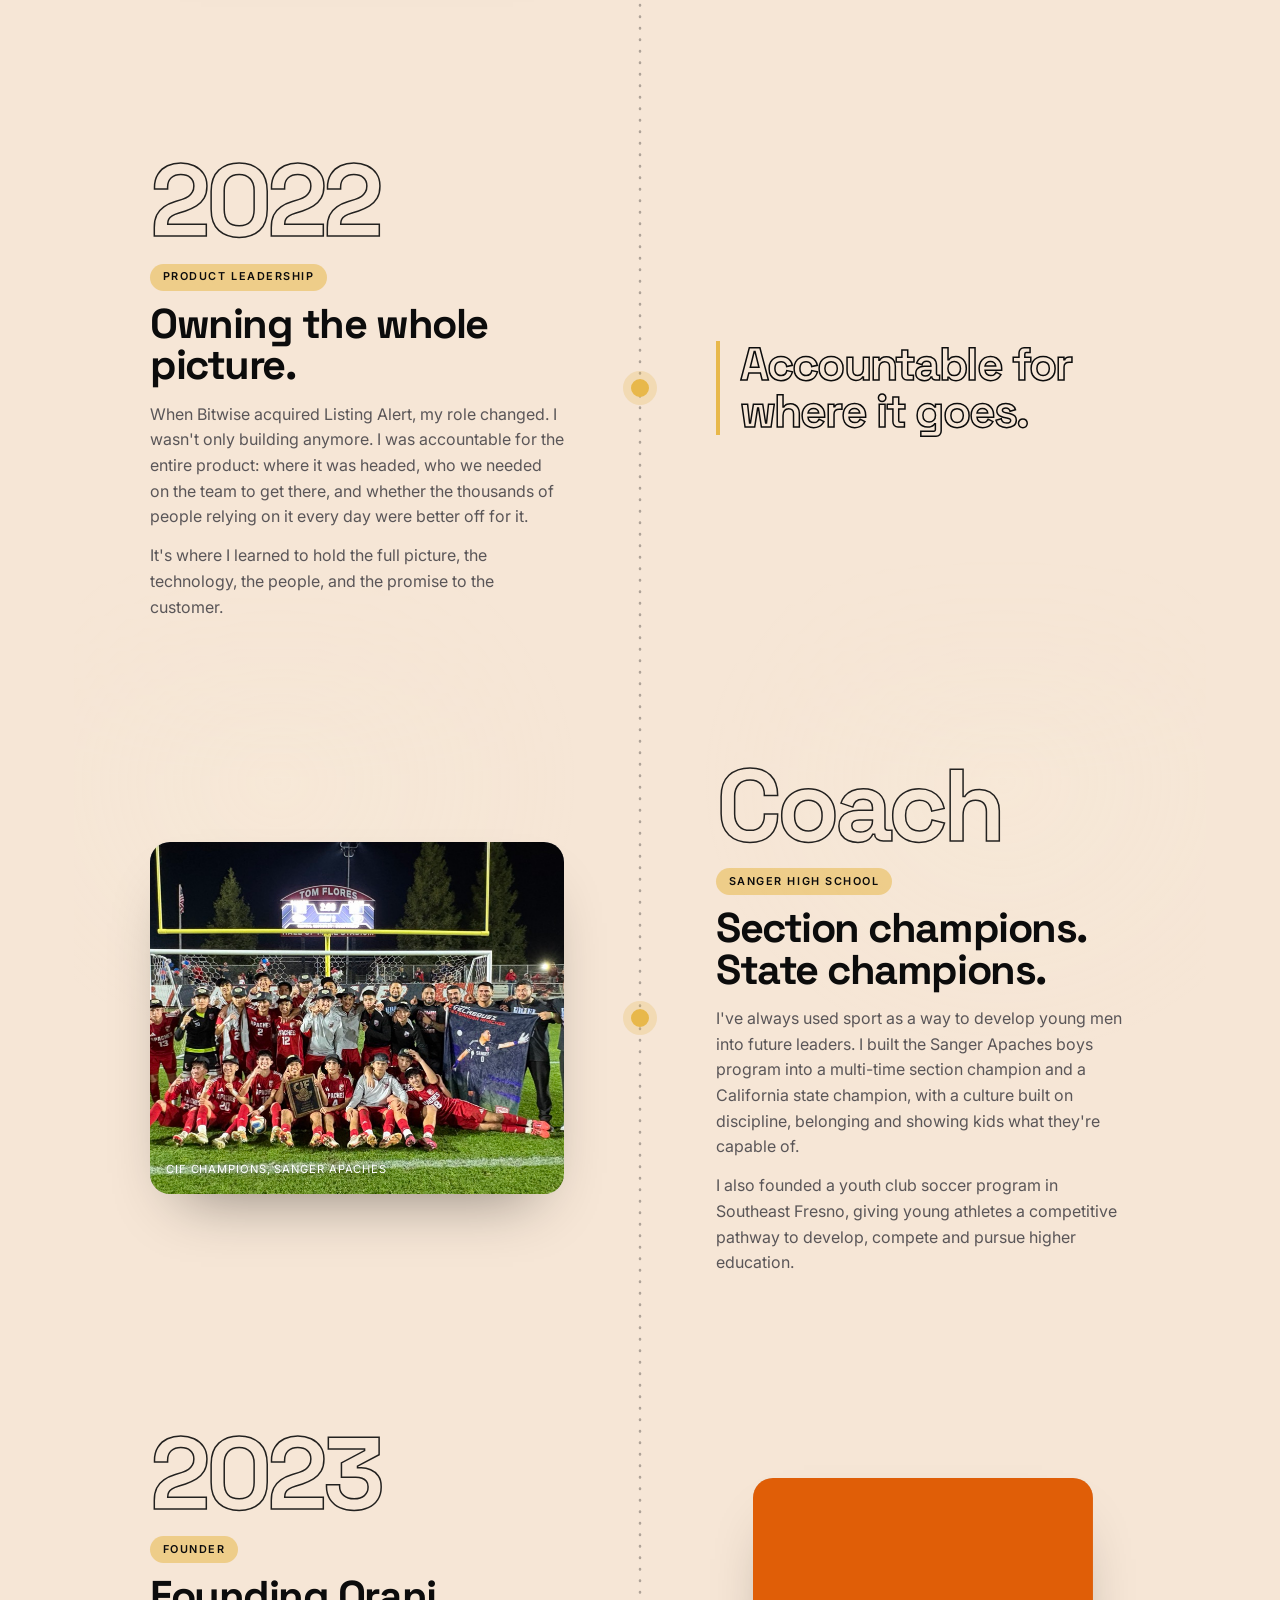
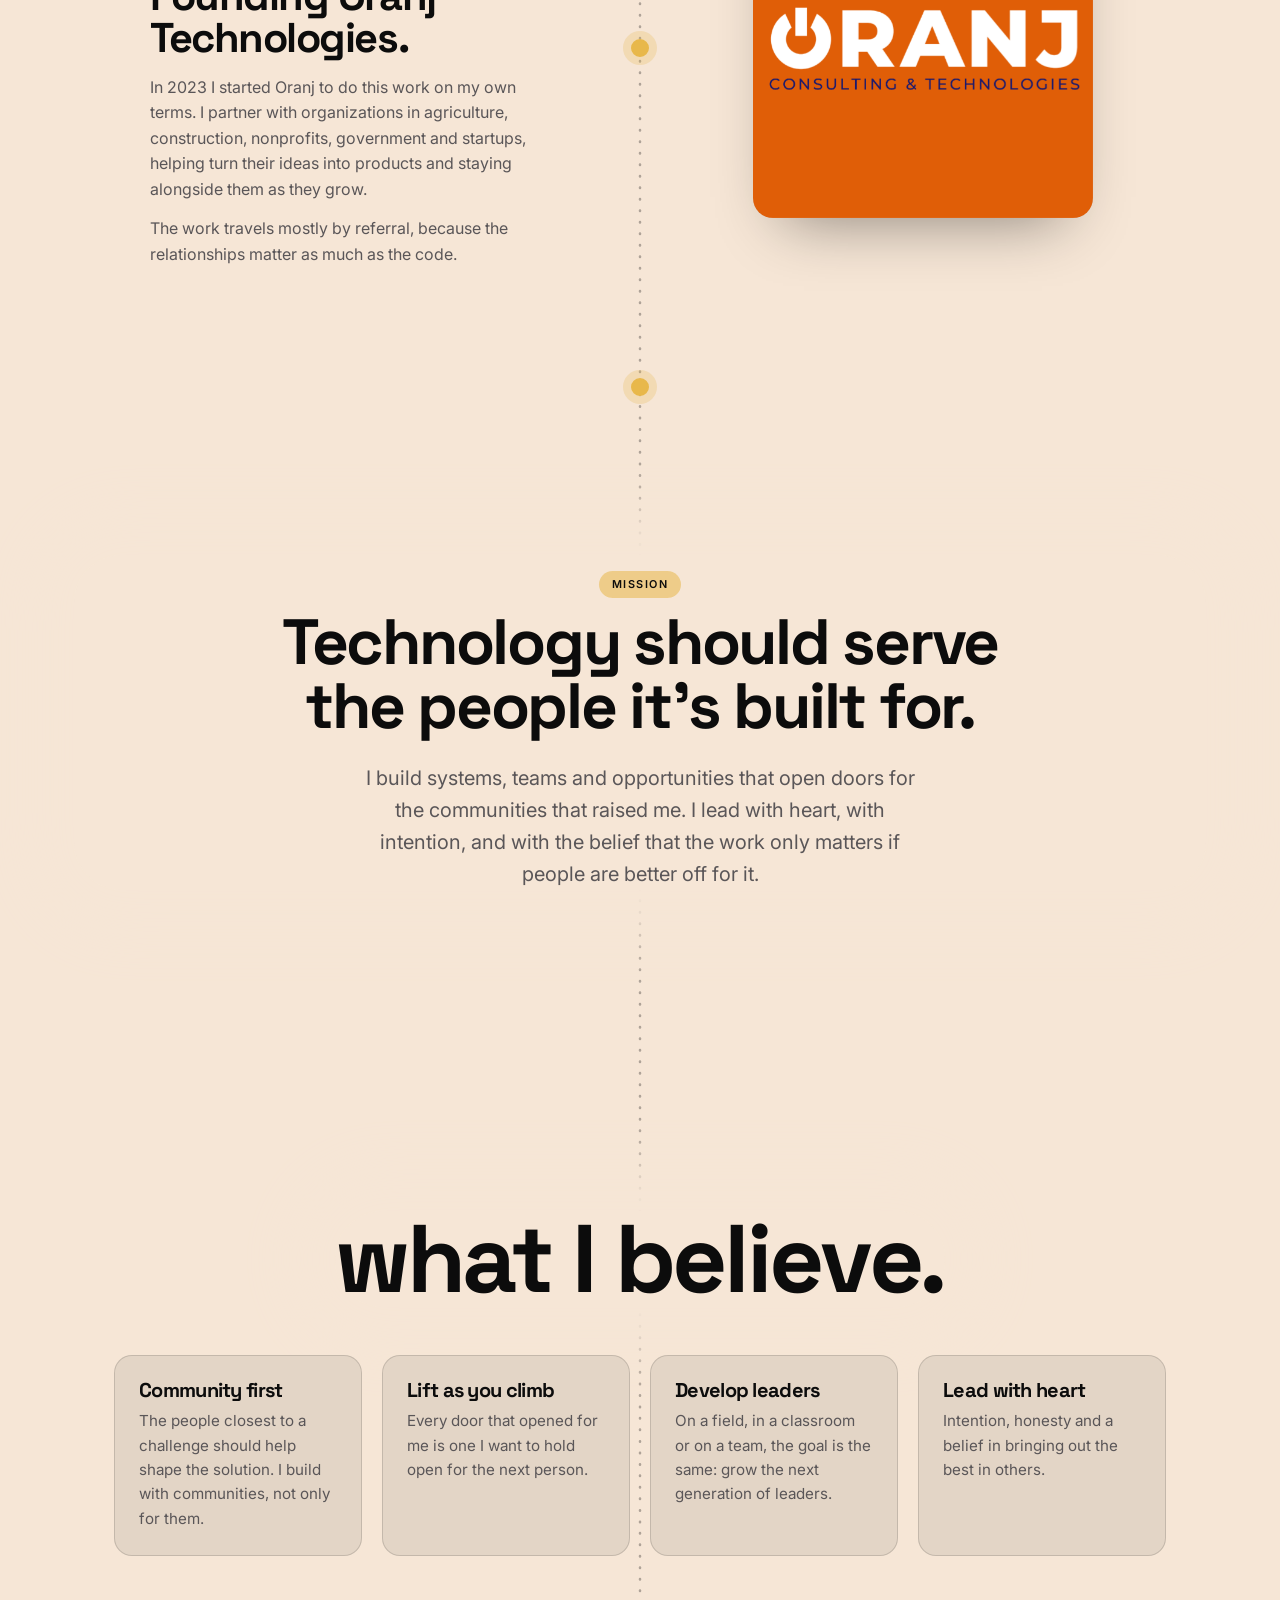
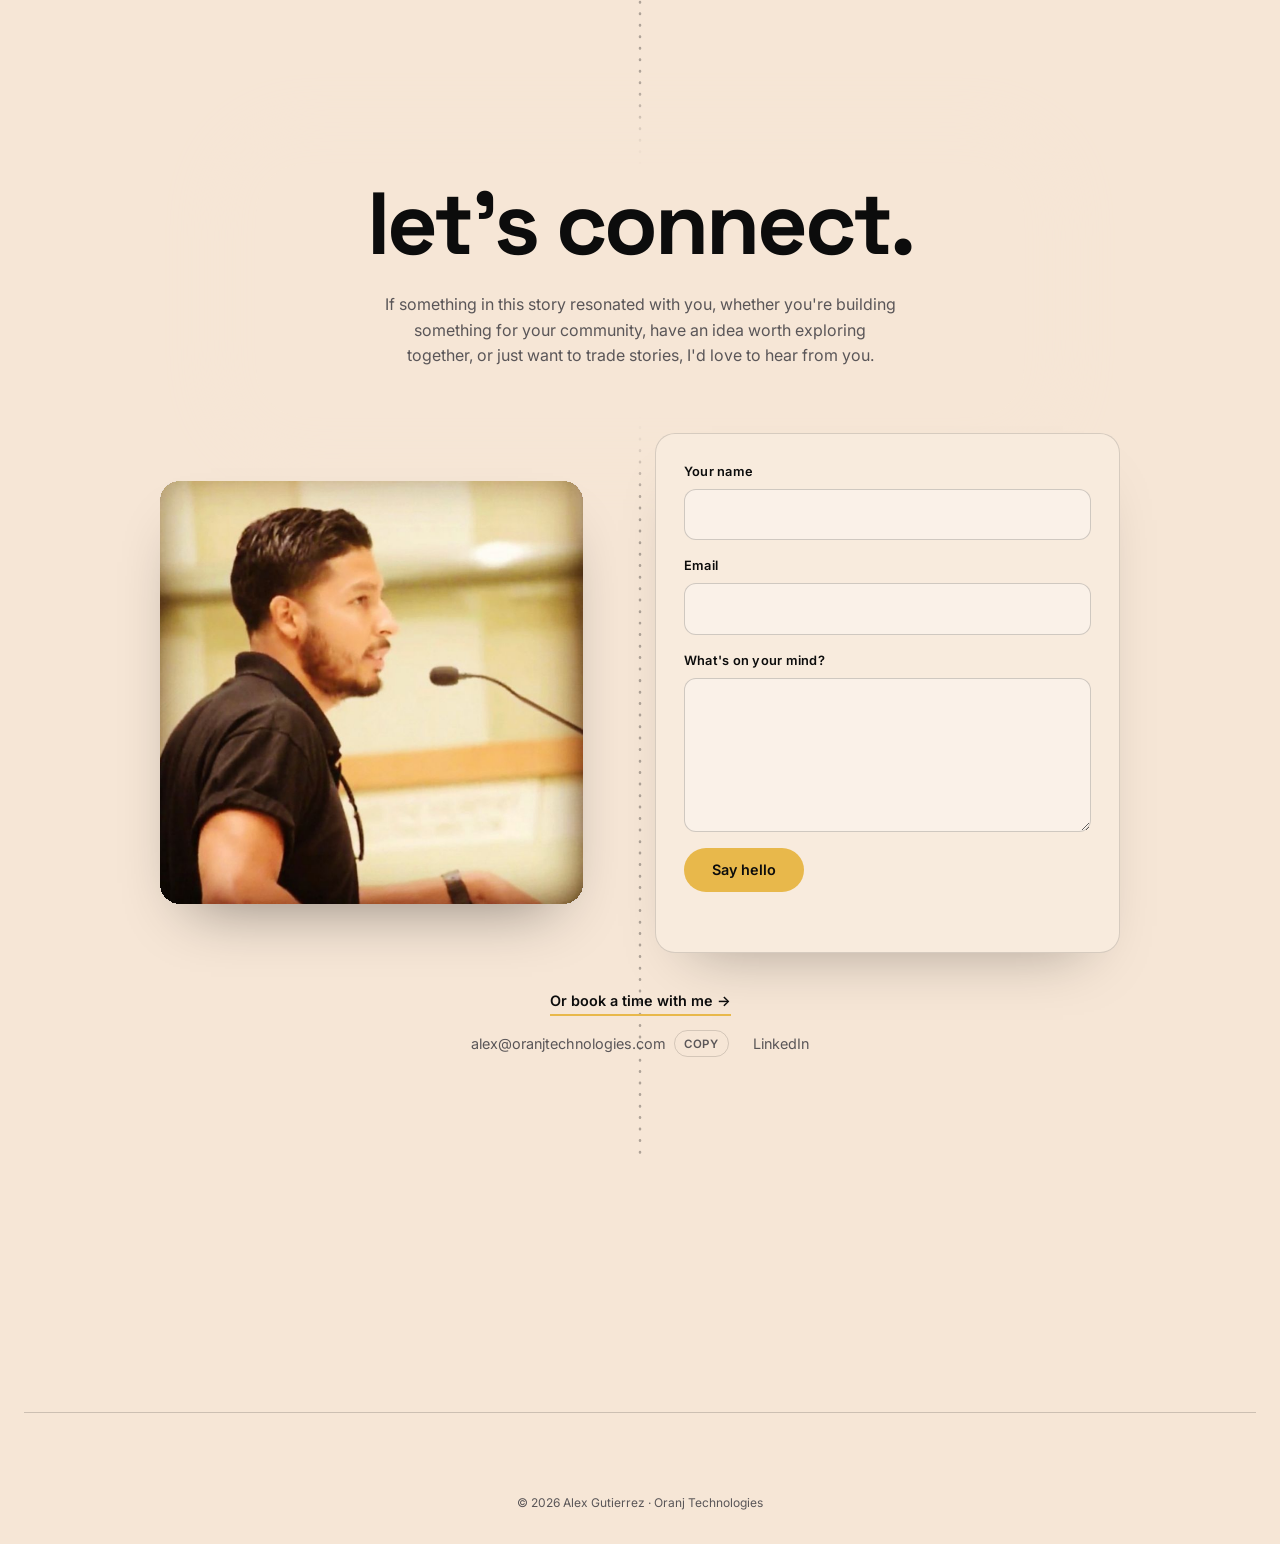
==== commit 6fb22a2a: "Contact links: decorative sun ignores clicks; email is a mailto link with a separate Copy button Co-" ====
--- a/index.html
+++ b/index.html
@@ -113,7 +113,7 @@
     /* closing sunrise: the road ends here */
     .contact { padding-bottom: 0; overflow: hidden; }
     .contact-inner { max-width: 48rem; margin: 0 auto; padding: 1rem 1.5rem; }
-    .horizon { --sw: min(520px, 80vw); position: relative; height: calc(var(--sw) / 2); margin-top: 6rem; clip-path: inset(-200% -100% 0 -100%); }
+    .horizon { --sw: min(520px, 80vw); position: relative; height: calc(var(--sw) / 2); margin-top: 6rem; clip-path: inset(-200% -100% 0 -100%); pointer-events: none; }
     .horizon::after { content: ''; position: absolute; left: 0; right: 0; bottom: 0; height: 1px; background: color-mix(in srgb, var(--ink) 18%, transparent); }
     .sunrise { position: absolute; left: 50%; top: 0; width: var(--sw); aspect-ratio: 1; margin-left: calc(var(--sw) / -2); transform: translateY(var(--rise, 100%)); will-change: transform; }
     .sunrise::before { content: ''; position: absolute; inset: -45%; border-radius: 50%; background: radial-gradient(circle, rgba(255,201,112,.6) 28%, rgba(255,168,88,.22) 46%, transparent 68%); opacity: var(--glow, 0); }
@@ -226,7 +226,8 @@
     .book-link { font-weight: 600; border-bottom: 2px solid var(--amber); padding-bottom: 2px; }
     .alt-row { display: flex; gap: 1.5rem; align-items: center; color: var(--muted); flex-wrap: wrap; justify-content: center; }
     .alt-row a:hover, .copy-email:hover { color: var(--ink); }
-    .copy-email { font: inherit; color: inherit; background: none; border: 0; cursor: pointer; padding: 0; border-bottom: 1px dashed currentColor; }
+    .email-row { display: inline-flex; align-items: center; gap: .5rem; }
+    .copy-email { font: inherit; font-size: .72rem; font-weight: 600; letter-spacing: .06em; text-transform: uppercase; color: var(--muted); background: none; border: 1px solid var(--line); border-radius: 100px; padding: .2rem .6rem; cursor: pointer; }
     .cta-row { display: flex; gap: .75rem; justify-content: center; flex-wrap: wrap; }
     .btn.ghost { margin-left: 0; }
 
@@ -498,7 +499,7 @@
     <div class="connect-alt">
       <a class="book-link" id="bookLink" href="#" target="_blank" rel="noopener" hidden>Or book a time with me →</a>
       <span class="alt-row">
-        <button type="button" class="copy-email" id="copyEmail" data-email="alex@oranjtechnologies.com">alex@oranjtechnologies.com</button>
+        <span class="email-row"><a href="mailto:alex@oranjtechnologies.com">alex@oranjtechnologies.com</a><button type="button" class="copy-email" id="copyEmail" data-email="alex@oranjtechnologies.com" aria-label="Copy email address">Copy</button></span>
         <a href="https://www.linkedin.com/in/alex-gutierrez-mpa-6ba8bb34/" target="_blank" rel="noopener">LinkedIn</a>
       </span>
     </div>
@@ -723,7 +724,7 @@
       var copyBtn = document.getElementById('copyEmail');
       copyBtn.addEventListener('click', function () {
         var email = copyBtn.dataset.email;
-        function done() { copyBtn.textContent = 'Copied to clipboard'; setTimeout(function () { copyBtn.textContent = email; }, 1800); }
+        function done() { copyBtn.textContent = 'Copied'; setTimeout(function () { copyBtn.textContent = 'Copy'; }, 1800); }
         if (navigator.clipboard && navigator.clipboard.writeText) navigator.clipboard.writeText(email).then(done, function () { location.href = 'mailto:' + email; });
         else location.href = 'mailto:' + email;
       });
